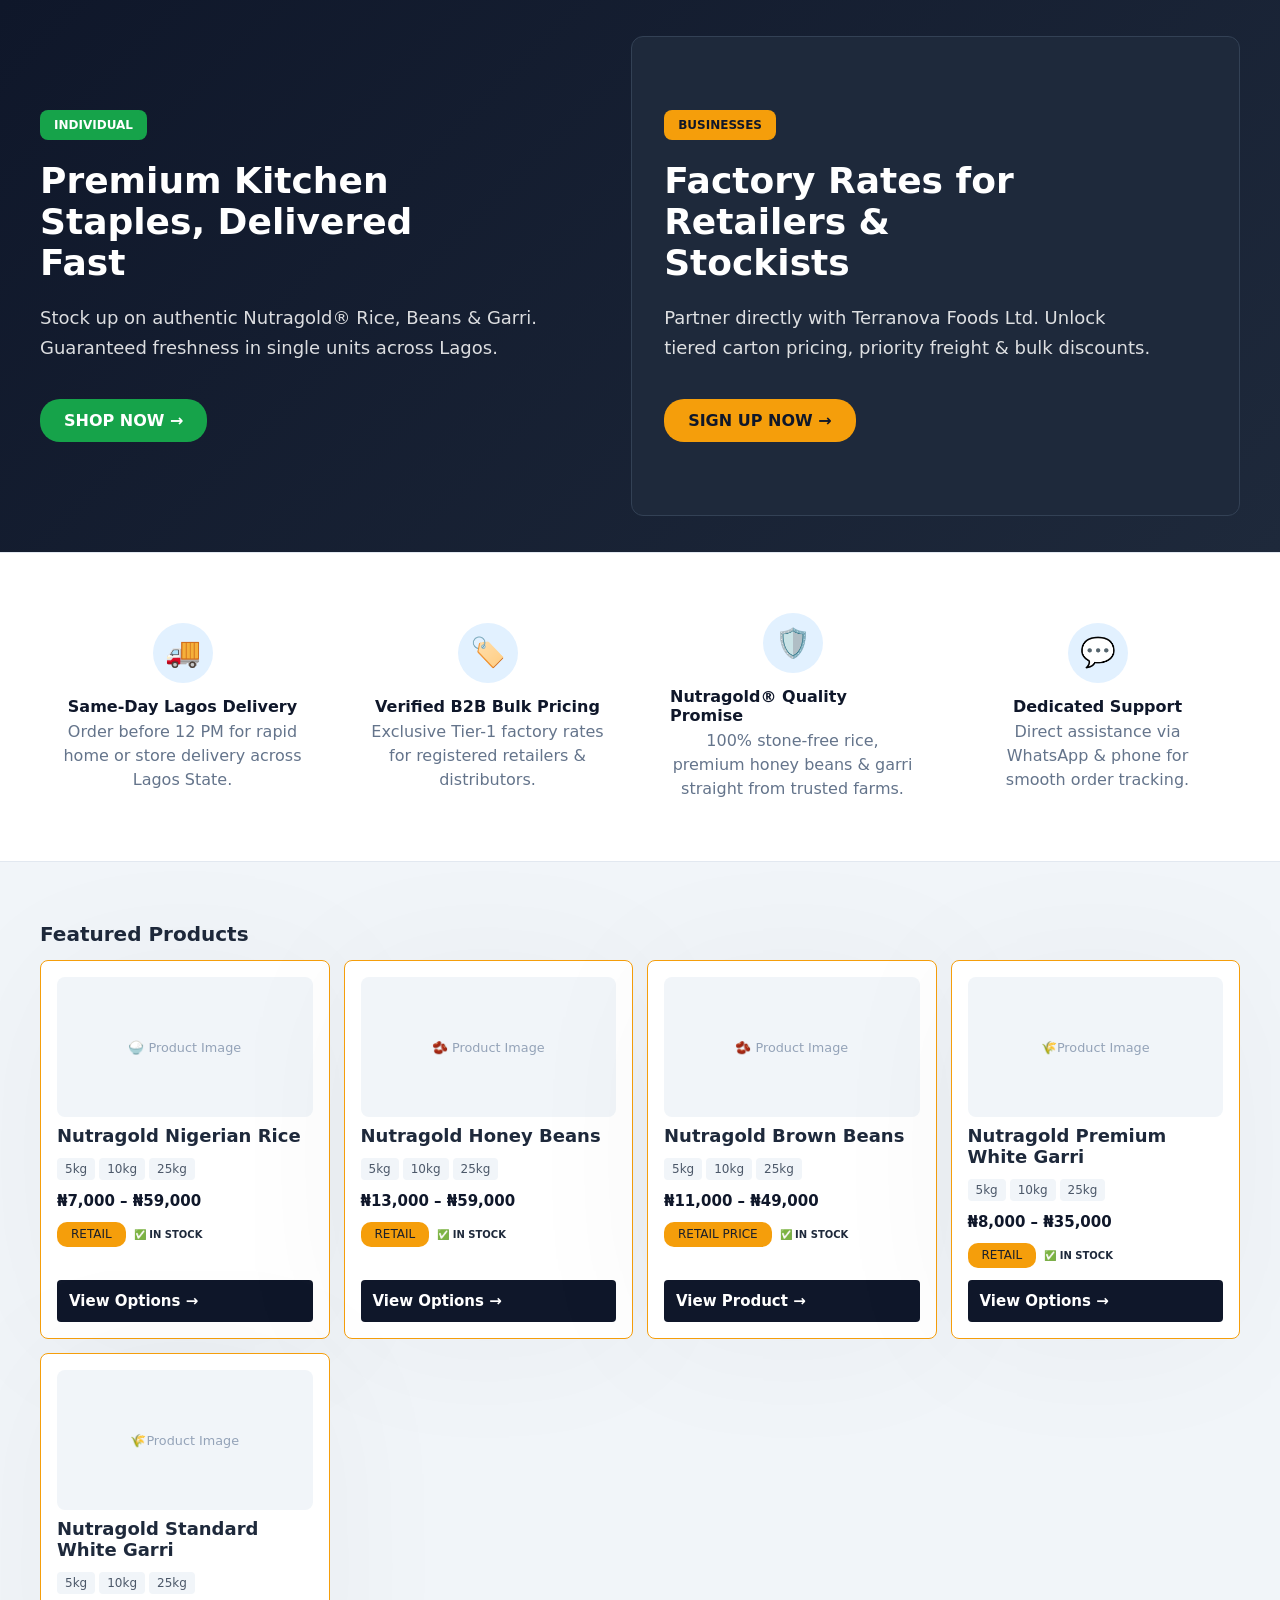
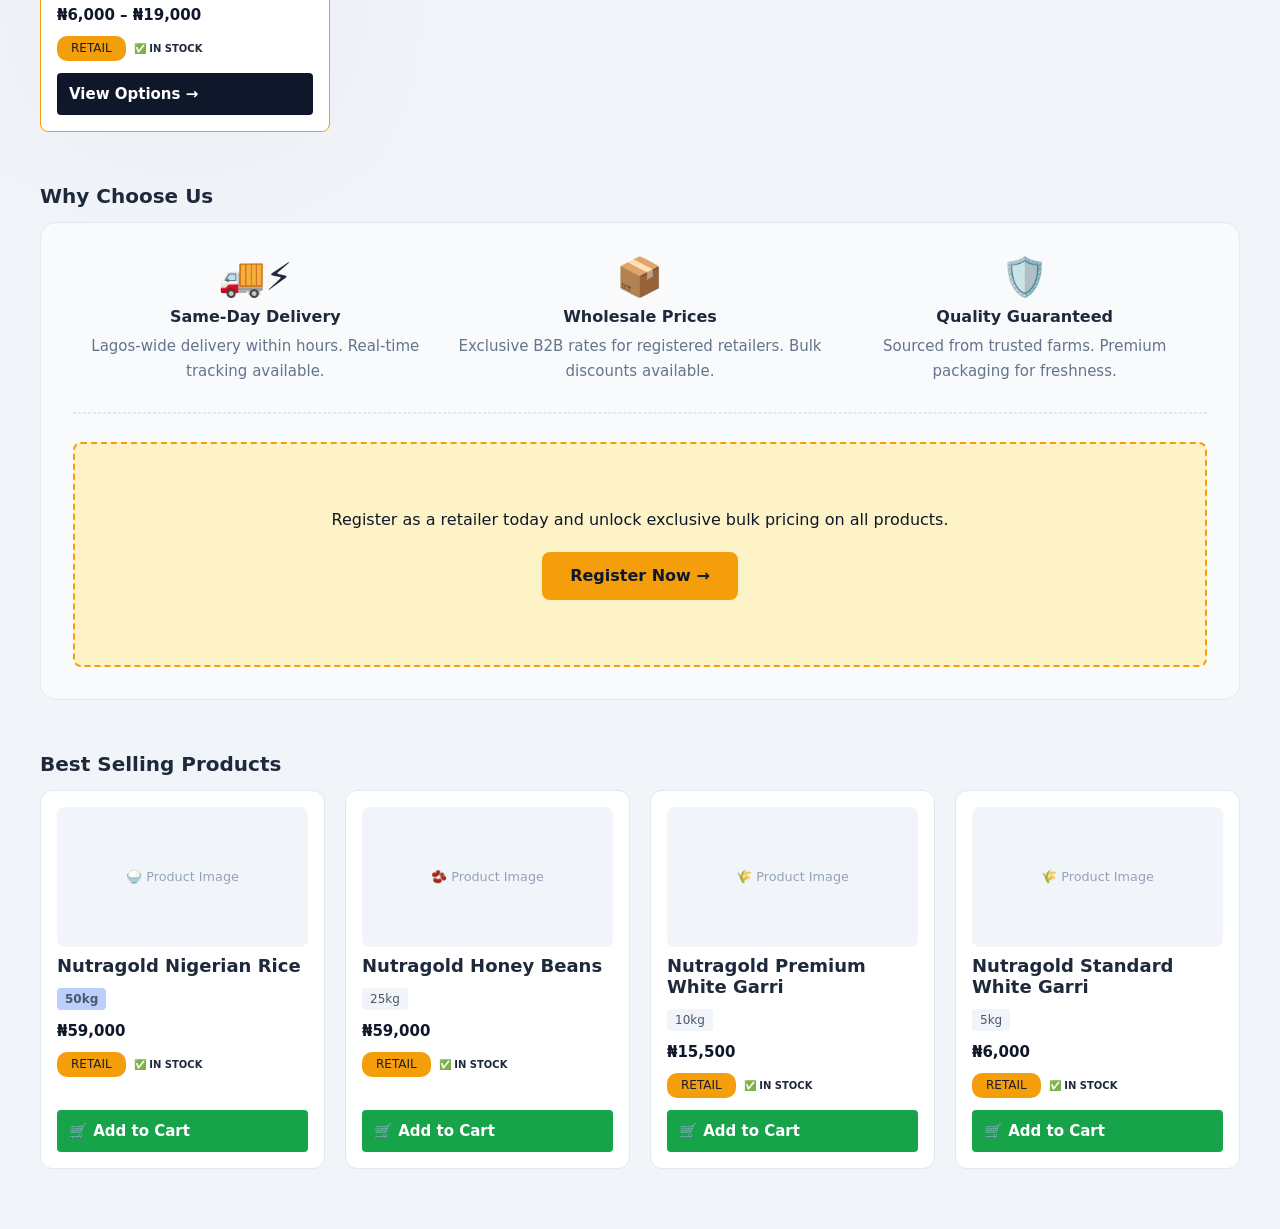
==== index.html @ 2bb27bd4 "Modifications New modification updates" ====
<!DOCTYPE html>
<html lang="en">
    <head>
        <meta charset="UTF-8">
        <meta name="viewport" content="width=device-width, initial-scale=1.0">
        <title>Foodcart Stores – Interactive Mockup</title>
        <link rel="stylesheet" href="assets/mockup.css?v=2">
        <script src="assets/mockup-4.js?v=2"></script>    
    </head>
    
    <div id="header-placeholder" class=" sticky-top"></div>

        <main class="main" >

            <!-- Hero
            <section class="hero">
                
                <-- Hero Split --
                <div class="hero-inner container">

                    <div class="hero-col retail">
                        <span class="tag" >RETAIL</span>
                        <h1>Premium Dry Foods For Your Home</h1>
                        <p>Single units, fast delivery across Lagos.</p>
                        <a href="shop.html" class="btn btn-green uppertext">Shop Now →</a>
                    </div>

                    <div class="hero-col wholesale">
                        <span class="tag" >B2B WHOLESALE</span>
                        <h1 >Bulk Prices,<br>Carton Deals</h1>
                        <p>Become a retailer for exclusive wholesale rates.</p>
                        <a id="simulateRegisterBtn" href="register.html" class="btn btn-orange uppertext" data-auth="register" title="Signup">Signup Now →</a>
                    </div>

                </div>

            </section> -->
            
            <section class="hero">
                
                <!-- 1. GUEST MODE (Visible by default) -->
                <div id="hero-guest-view" class="hero-inner container hero-view show">

                    <div class="hero-col retail">
                        <span class="tag tag-retail">INDIVIDUAL</span>
                        <h1>Premium Kitchen Staples, Delivered Fast</h1>
                        <p>Stock up on authentic Nutragold® Rice, Beans & Garri. Guaranteed freshness in single units across Lagos.</p>
                        <a href="shop.html" class="btn btn-green uppertext">Shop Now →</a>
                    </div>

                    <div class="hero-col wholesale">
                        <span class="tag tag-wholesale">BUSINESSES</span>
                        <h1>Factory Rates for Retailers & Stockists</h1>
                        <p>Partner directly with Terranova Foods Ltd. Unlock tiered carton pricing, priority freight & bulk discounts.</p>
                        <a href="register.html" class="btn btn-orange uppertext" data-auth="register" title="Apply for B2B Account">Sign up Now →</a>
                    </div>

                </div>

                <!-- 2. LOGGED-IN RETAIL MODE (Hidden by default) -->
                <div id="hero-retail-view" class="hero-inner container hero-view hide">

                    <div class="hero-col retail">

                        <span class="tag tag-retail">WELCOME BACK</span>
                        <h1>Stock Up Your Kitchen with Fresh Staples</h1>
                        <p>100% clean, stone-free Nutragold® products delivered straight to your doorstep. Free Lagos delivery on orders over ₦150,000.</p>                        
                        <a href="shop.html" class="btn btn-green uppertext">Browse Fresh Stock →</a>

                    </div>

                </div>

                <!-- 3. LOGGED-IN B2B WHOLESALE MODE (Hidden by default) -->
                <div id="hero-wholesale-view" class="hero-inner container hero-view hide">

                    <div class="hero-col wholesale">

                        <span class="tag tag-wholesale">EXCLUSIVE B2B TIER ACTIVE</span>
                        <h1>Factory Pricing & Bulk Dispatch Unlocked</h1>
                        <p>Live carton and pallet rates applied across all SKUs. Priority freight enabled for your registered business account.</p>
                        <a href="shop.html?mode=wholesale" class="btn btn-orange uppertext">Order Bulk Stock Now →</a>

                    </div>
                    
                </div>

            </section>

            <!-- The Greencart Guarantee Section (Currys-Style) -->                    
            <section class="guarantee-section">
                        
                <div class="guarantee-inner container">
                            
                    <!-- Feature 1: Fast Delivery -->                            
                    <div class="guarantee-card">
                                
                        <span class="guarantee-icon">🚚</span>
                                
                        <div class="guarantee-content">
                                    
                            <h4>Same-Day Lagos Delivery</h4>
                                    
                            <p>Order before 12 PM for rapid home or store delivery across Lagos State.</p>
                                
                        </div>
                            
                    </div>

                    <!-- Feature 2: Wholesale Pricing -->                            
                    <div class="guarantee-card">
                                
                        <div class="guarantee-icon">🏷️</div>
                                
                        <div class="guarantee-content">
                                    
                            <h4>Verified B2B Bulk Pricing</h4>
                                    
                            <p>Exclusive Tier-1 factory rates for registered retailers & distributors.</p>
                                
                        </div>
                            
                    </div>

                    <!-- Feature 3: Quality Guarantee -->
                    <div class="guarantee-card">
                                
                        <div class="guarantee-icon">🛡️</div>
                                
                        <div class="guarantee-content">
                                    
                            <h4>Nutragold® Quality Promise</h4>
                                    
                            <p>100% stone-free rice, premium honey beans & garri straight from trusted farms.</p>
                                
                        </div>
                            
                    </div>

                    <!-- Feature 4: Customer Support -->
                    <div class="guarantee-card">
                                
                        <div class="guarantee-icon">💬</div>
                                
                        <div class="guarantee-content">
                                    
                            <h4>Dedicated Support</h4>
                                    
                            <p>Direct assistance via WhatsApp & phone for smooth order tracking.</p>
                                
                        </div>
                            
                    </div>
                        
                </div>
                    
            </section>
                
            <!-- main content -->
            <section class="main-content">

                <div class="main-content-inner container">

                    <!-- NEW: CATEGORIES
                    <section class="section category"> -->

                        <!-- Categories 
                        <h2 class="section-title">Shop by Category</h2>
                        <div class="cat-grid">
                            <a href="" class="cat-card" onclick="document.getElementById('page-pdp').checked=true"><span class="icon">🍚</span> Rice</a>
                            <a href="" class="cat-card" onclick="document.getElementById('page-pdp').checked=true"><span class="icon">🫘</span> Beans</a>
                            <a href="" class="cat-card" onclick="document.getElementById('page-pdp').checked=true"><span class="icon">🌾</span> Garri</a>
                        </div>      

                    </section>-->

                    <!-- NEW: FEATURED PRODUCTS -->
                    <section class="section featured">

                        <h2 class="section-title">Featured Products</h2>

                        <div class="featured-grid">

                            <!-- Card 1: Rice -->
                            <div class="product-card featured">
                                <div class="img-placeholder">🍚 Product Image</div>
                                <div class="card-details">
                                    <div class="details">
                                        <h3 class="title">Nutragold Nigerian Rice</h3>
                                        <div class="attrs"><span>5kg</span><span>10kg</span><span>25kg</span><span class="label-jumbo d-none">Jumbo</span></div>
                                        <p class="price retail">₦7,000 – ₦59,000</p>
                                        <p class="price wholesale">₦6,800 – ₦57,500</p>
                                        <div class="prod-stat">
                                            <span class="badge badge-orange">Retail</span>
                                            <span class="stock-badge low-stock">✅ In Stock</span>
                                        </div>
                                    </div>
                                    <div class="call-to-act">
                                        <button type="submit" class="btn btn-green d-none">Add to Cart</button>
                                        <a href="rice.html" class="btn btn-primary">View Options →</a>                               
                                    </div>
                                </div>
                            </div>

                            <!-- Card 2: Honey Beans -->
                            <div class="product-card featured">
                                <div class="img-placeholder">🫘 Product Image</div>
                                <div class="card-details">
                                    <div class="details">
                                        <h3 class="title">Nutragold Honey Beans</h3>
                                        <div class="attrs"><span>5kg</span><span>10kg</span><span>25kg</span><span class="label-jumbo d-none">Jumbo</span></div>
                                        <p class="price retail">₦13,000 – ₦59,000</p>
                                        <p class="price wholesale">₦12,500 – ₦57,000</p>
                                        <div class="prod-stat">
                                            <span class="badge badge-orange">Retail</span>
                                            <span class="stock-badge in-stock">✅ In Stock</span>
                                        </div>
                                    </div>
                                    <div class="call-to-act">
                                        <button type="submit" class="btn btn-green d-none">Add to Cart</button>
                                        <a href="beans.html" class="btn btn-primary">View Options →</a>                               
                                    </div>                                
                                </div>
                            </div>

                            <!-- Card 3: Brown Beans -->
                            <div class="product-card featured">
                                <div class="img-placeholder">🫘 Product Image</div>
                                <div class="card-details">
                                    <div class="details">
                                        <h3 class="title">Nutragold Brown Beans</h3>
                                        <div class="attrs"><span>5kg</span><span>10kg</span><span>25kg</span><span class="label-jumbo d-none">Jumbo</span></div>
                                        <p class="price retail">₦11,000 – ₦49,000</p>
                                        <p class="price wholesale">₦10,500 – ₦47,500</p>
                                        <div class="prod-stat">
                                            <span class="badge badge-orange">Retail Price</span>
                                            <span class="stock-badge in-stock">✅ In Stock</span>
                                        </div>
                                    </div>
                                    <div class="call-to-act">
                                        <button type="submit" class="btn btn-green d-none">Add to Cart</button>
                                        <a href="beans.html" class="btn btn-primary">View Product →</a>                               
                                    </div>                                
                                </div>
                            </div>

                            <!-- Card 4: Premium Garri -->
                            <div class="product-card featured">
                                <div class="img-placeholder">🌾Product Image</div>
                                <div class="card-details">
                                    <div class="details">
                                        <h3 class="title">Nutragold Premium White Garri</h3>
                                        <div class="attrs"><span>5kg</span><span>10kg</span><span>25kg</span><span class="label-jumbo d-none">Jumbo</span></div>
                                        <p class="price retail">₦8,000 –  ₦35,000</p>
                                        <p class="price wholesale">₦7,500 – ₦33,500</p>
                                        <div class="prod-stat">
                                            <span class="badge badge-orange">Retail</span>
                                            <span class="stock-badge in-stock">✅ In Stock</span>
                                        </div>
                                    </div>
                                    <div class="call-to-act">
                                        <button type="submit" class="btn btn-green d-none">Add to Cart</button>
                                        <a href="garri.html" class="btn btn-primary">View Options →</a>                               
                                    </div>                                
                                </div>
                            </div>

                            <!-- Card 5: Standard Garri -->
                            <div class="product-card featured">
                                <div class="img-placeholder">🌾Product Image</div>
                                <div class="card-details">
                                    <div class="details">
                                        <h3 class="title">Nutragold Standard White Garri</h3>
                                        <div class="attrs"><span>5kg</span><span>10kg</span><span>25kg</span><span class="label-jumbo d-none">Jumbo</span></div>
                                        <p class="price retail">₦6,000 – ₦19,000</p>
                                        <p class="price wholesale">₦5,500 – ₦17,500</p>
                                        <div class="prod-stat">
                                            <span class="badge badge-orange">Retail</span>
                                            <span class="stock-badge in-stock">✅ In Stock</span>
                                        </div>
                                    </div>
                                    <div class="call-to-act">
                                        <button type="submit" class="btn btn-green d-none">Add to Cart</button>
                                        <a href="garri.html" class="btn btn-primary">View Options →</a>                               
                                    </div>                                
                                </div>
                            </div>

                            <!-- Card 6: Jumbo Honey Beans -->
                            <div class="product-card wholesale featured">
                                <div class="img-placeholder">🫘 Product Image</div>
                                <div class="card-details">
                                    <div class="details">
                                        <h3 class="title">Nutragold Honey Beans Jumbo</h3>
                                        <div class="attrs"><span class="d-none">5kg</span><span class="d-none">10kg</span><span class="d-none">25kg</span><span class="label-jumbo">Jumbo</span></div>
                                        <p class="price"><!--₦101,000 – -->₦111,000</p>
                                        <!--<p class="price wholesale">₦12,500 - ₦57,000</p>-->
                                        <div class="prod-stat">
                                            <span class="badge badge-orange">Retail</span>
                                            <span class="stock-badge in-stock">✅ In Stock</span>
                                        </div>
                                    </div>
                                    <div class="call-to-act">
                                        <button type="submit" class="btn btn-green d-none">Add to Cart</button>
                                        <a href="honey-beans-jumbo.html" class="btn btn-primary">View Options →</a>                               
                                    </div>                                
                                </div>
                            </div>

                            <!-- Card 7: Jumbo Brown Beans -->
                            <div class="product-card wholesale featured">
                                <div class="img-placeholder">🫘 Product Image</div>
                                <div class="card-details">
                                    <div class="details">
                                        <h3 class="title">Nutragold<sup>™</sup>  Brown Beans Jumbo</h3>
                                        <div class="attrs"><span class="d-none">5kg</span><span class="d-none">10kg</span><span class="d-none">25kg</span><span class="label-jumbo">Jumbo</span></div>
                                        <p class="price">₦101,000<!-- – ₦111,000--></p>
                                        <!--<p class="price wholesale">₦10,500 – ₦47,500</p>-->
                                        <div class="prod-stat">
                                            <span class="badge badge-orange">Retail</span>
                                            <span class="stock-badge in-stock">✅ In Stock</span>
                                        </div>
                                    </div>
                                    <div class="call-to-act">
                                        <button type="submit" class="btn btn-green d-none">Add to Cart</button>
                                        <a href="brown-beans-jumbo.html" class="btn btn-primary">View Options →</a>                               
                                    </div>                                
                                </div>
                            </div>

                            <!-- Card 8: Jumbo Garri -->
                            <div class="product-card wholesale featured">
                                <div class="img-placeholder">🌾Product Image</div>
                                <div class="card-details">
                                    <div class="details">
                                        <h3 class="title">Nutragold White Garri Jumbo</h3>
                                        <div class="attrs"><span class="d-none">5kg</span><span class="d-none">10kg</span><span class="d-none">25kg</span><span class="label-jumbo">Jumbo</span><span class="label-premium">Premium</span><span class="label-standard">Standard</span></div>
                                        <p class="price">₦40,000 – ₦70,000</p>
                                        <!--<p class="price wholesale">₦5,500 – ₦17,500</p>-->
                                        <div class="prod-stat">
                                            <span class="badge badge-orange">Retail</span>
                                            <span class="stock-badge in-stock">✅ In Stock</span>
                                        </div>
                                    </div>
                                    <div class="call-to-act">
                                        <button type="submit" class="btn btn-green d-none">Add to Cart</button>
                                        <a href="garri-jumbo.html" class="btn btn-primary">View Options →</a>                               
                                    </div>                                
                                </div>
                            </div>

                        </div>

                    </section>

                    <!-- NEW: WHY CHOOSE US + WHOLESALE CTA -->
                    <section class="section proposition">
                            
                        <!-- Row 1: Why Choose Us -->
                        <h2 class="section-title">Why Choose Us</h2>

                        <div class="proposition-grid">

                            <div class="proposition-values">

                                <div class="props-card">
                                    <div class="icon">🚚⚡</div>
                                    <h4 class="title">Same-Day Delivery</h4>
                                    <p class="desc">Lagos-wide delivery within hours. Real-time tracking available.</p>
                                </div>

                                <div class="props-card">
                                    <div class="icon">📦</div>
                                    <h4 class="ttile">Wholesale Prices</h4>
                                    <p class="desc">Exclusive B2B rates for registered retailers. Bulk discounts available.</p>
                                </div>

                                <div class="props-card">
                                    <div class="icon">🛡️</div>
                                    <h4 class="title">Quality Guaranteed</h4>
                                    <p class="desc">Sourced from trusted farms. Premium packaging for freshness.</p>
                                </div>

                            </div>

                            <!-- Divider -->
                            <hr class="proposition-divider">

                            <!-- Row 2: Wholesale CTA Banner -->
                            <div class="proposition-cta" style="display: flex;">

                                <!--<span style="display:inline-block; background:#f59e0b; color:#0f172a; padding:2px 14px; border-radius:30px; font-size:0.7rem; font-weight:700; text-transform:uppercase; letter-spacing:0.5px; margin-bottom:4px;">Wholesale Opportunity</span>-->
                                <p class="props-tagline">Register as a retailer today and unlock exclusive bulk pricing on all products.</p>

                                <a id="simulateRegisterBtn" href="register.html" class="btn btn-orange props-btn" data-auth="register">Register Now →</a>

                            </div>

                        </div>

                    </section>

                    <!-- NEW: BESTSELLING PRODUCTS-->
                    <section class="section bestselling">

                        <!-- Products -->
                        <h2 class="section-title">Best Selling Products</h2>

                        <div class="products-grid">

                            <!-- Card 1: Rice -->
                            <div class="product-card">
                                <div class="img-placeholder">🍚 Product Image</div>
                                <div class="card-details">
                                    <div class="details">                            
                                        <h3 class="title">Nutragold Nigerian Rice</h3>
                                        <div class="attrs"><span class="d-none">5kg</span><span class="d-none">10kg</span><span class="d-none">25kg</span><span class="label-50kg">50kg</span></div>
                                        <p class="price retail"><!--₦7,000 – -->₦59,000</p>
                                        <p class="price wholesale"><!--₦6,800 – -->₦57,500</p>
                                        <div class="prod-stat">
                                            <span class="badge badge-orange">Retail</span>
                                            <span class="stock-badge in-stock">✅ In Stock</span>
                                        </div>
                                    </div>
                                    <div class="call-to-act">
                                        <button type="submit" class="btn btn-green">Add to Cart</button>
                                        <a href="rice.html" class="btn btn-primary d-none">View Options →</a>
                                    </div>
                                </div>
                            </div>

                            <!-- Card 2: Honey Beans -->
                            <div class="product-card">
                                <div class="img-placeholder">🫘 Product Image</div>
                                <div class="card-details">
                                    <div class="details">                            
                                        <h3 class="title">Nutragold Honey Beans</h3>
                                        <div class="attrs"><span class="d-none">5kg</span><span class="d-none">10kg</span><span>25kg</span><span class="label-jumbo d-none">Jumbo</span></div>
                                        <p class="price retail"><!--₦13,000 – -->₦59,000</p>
                                        <p class="price wholesale"><!--₦12,500 – -->₦57,500</p>
                                        <div class="prod-stat">
                                            <span class="badge badge-orange">Retail</span>
                                            <span class="stock-badge in-stock">✅ In Stock</span>
                                        </div>
                                    </div>
                                    <div class="call-to-act">
                                        <button type="submit" class="btn btn-green">Add to Cart</button>
                                        <a href="beans.html" class="btn btn-primary d-none">View Options →</a>
                                    </div>
                                </div>
                            </div>
                        
                            <!-- Card 3: Brown Beans
                            <div class="product-card">
                                <div class="img-placeholder">🫘 Product Image</div>
                                <div class="card-details">
                                    <div class="details">
                                        <h3 class="title">Nutragold Brown Beans</h3>
                                        <div class="attrs"><span>5kg</span><span>10kg</span><span>25kg</span><span class="label-jumbo">Jumbo</span></div>
                                        <p class="price retail">₦11,000 – ₦49,000</p>
                                        <p class="price wholesale">₦10,500 – ₦47,500</p>
                                        <div class="prod-stat">
                                            <span class="badge badge-orange">Retail</span>
                                            <span class="stock-badge in-stock">✅ In Stock</span>
                                        </div>
                                    </div>
                                    <div class="call-to-act">
                                        <button type="submit" class="btn btn-green">Add to Cart</button>
                                        <a href="beans.html" class="btn btn-primary d-none">View Options →</a>
                                    </div>
                                </div>
                            </div> -->

                            <!-- Card 4: Premium Garri -->
                            <div class="product-card">
                                <div class="img-placeholder">🌾 Product Image</div>
                                <div class="card-details">
                                    <div class="details">                            
                                        <h3 class="title">Nutragold Premium White Garri</h3>
                                        <div class="attrs"><span class="d-none">5kg</span><span>10kg</span><span class="d-none">25kg</span><span class="label-jumbo d-none">Jumbo</span></div>
                                        <p class="price retail"><!--₦8,000 – -->₦15,500</p>
                                        <p class="price wholesale"><!--₦7,500 - -->₦14,750</p>
                                        <div class="prod-stat">
                                            <span class="badge badge-orange">Retail</span>
                                            <span class="stock-badge in-stock">✅ In Stock</span>
                                        </div>
                                    </div>
                                    <div class="call-to-act">
                                        <button type="submit" class="btn btn-green">Add to Cart</button>
                                        <a href="garri.html" class="btn btn-primary d-none">View Options →</a>                               
                                    </div>
                                </div>
                            </div>

                            <!-- Card 5: Standard Garri -->
                            <div class="product-card">
                                <div class="img-placeholder">🌾 Product Image</div>
                                <div class="card-details">
                                    <div class="details">                            
                                        <h3 class="title">Nutragold Standard White Garri</h3>
                                        <div class="attrs"><span class="">5kg</span><span class="d-none">10kg</span><span class="d-none">25kg</span><span class="label-jumbo d-none">Jumbo</span></div>
                                        <p class="price retail">₦6,000<!-- – ₦19,000---></p>
                                        <p class="price wholesale">₦5,500<!-- – ₦17,500--></p>
                                        <div class="prod-stat">
                                            <span class="badge badge-orange">Retail</span>
                                            <span class="stock-badge in-stock">✅ In Stock</span>
                                        </div>
                                    </div>
                                    <div class="call-to-act">
                                        <button type="submit" class="btn btn-green">Add to Cart</button>
                                        <a href="garri.html" class="btn btn-primary d-none">View Options →</a>                               
                                    </div>
                                </div>
                            </div>

                        </div>

                    </section>

                </div>

            </section>

        </main>
        
    <div id="footer-placeholder"></div>
    
    <!-- A single, reusable script -->
    <script src="loader.js"></script>

</html>
---- assets/mockup.css ----
/* ---------- GLOBAL RESET ---------- */
    * {
        margin: 0;
        padding: 0;
        box-sizing: border-box;
        font-family: 'Segoe UI', system-ui, -apple-system, sans-serif;
    }

    body {
        margin: 0;
        padding: 0;
        position: relative;
        background: #f1f5f9;
        color: #1e293b;
        padding: 0;
    }

    /* Prevent background scrolling when modals open */
    body.no-scroll {
        overflow: hidden;
    }

    .main {
        margin: 0 auto;
        padding: 0;
    }

    a {
        margin: 0;
        padding: 0;
        cursor: pointer;
    }

    /* Helper display toggles */
    .show {
        display: flex !important;
    }

    .hide {
        display: none !important;
    }

    .upgrade-note {
        font-size: 0.85rem;
        color: #94a3b8;
    }

    .upgrade-note a {
        color: #f59e0b;
        text-decoration: underline;
    }

    /* ============================================
    WHOLESALE VS RETAIL NAVBAR UI SWITCHING
    ============================================ */
    #user-profile,
    #logoutDisplay {
        display: inline-flex;
    }

    /* By default (Retail Mode): hide wholesale elements */
    .product-card.wholesale,
    .price.wholesale,
    select.wholesale,
    .variant-unit-price.wholesale,
    .qty-count.wholesale,
    .stock-wholesale,
    .moq,
    .delivery-note.wholesale  {
        display: none !important;
    }

    /* When Wholesale Mode is Active: hide retail elements & show wholesale elements */
    body.wholesale-mode-active .product-card.retail,
    body.wholesale-mode-active .price.retail,
    body.wholesale-mode-active .wholesale-prompt,
    body.wholesale-mode-active .proposition-cta,
    body.wholesale-mode-active .proposition-divider,
    body.wholesale-mode-active .select.retail,
    body.wholesale-mode-active .variant-unit-price.retail,
    body.wholesale-mode-active .qty-count.retail,
    body.wholesale-mode-active .stock-retail,
    body.wholesale-mode-active .delivery-note.retail,
    body.wholesale-mode-active #user-profile {
        display: none !important;
    }

    body.wholesale-mode-active .product-card.wholesale,
    body.wholesale-mode-active .price.wholesale,
    body.wholesale-mode-active select.wholesale,
    body.wholesale-mode-active .variant-unit-price.wholesale,
    body.wholesale-mode-active .qty-count.wholesale,
    body.wholesale-mode-active .stock-wholesale,
    body.wholesale-mode-active .moq,
    body.wholesale-mode-active .delivery-note.wholesale,
    body.wholesale-mode-active #logoutDisplay {
        display: flex !important; /* or flex / block depending on your layout */
    }

    /* Dynamic State Switching Example via Parent Body Class */
    body.is-retail-user .hero-guest-split { display: none !important; }
    body.is-retail-user .hero-user-retail { display: block !important; }

    body.is-wholesale-user .hero-guest-split { display: none !important; }
    body.is-wholesale-user .hero-user-wholesale { display: block !important; }

    /* Active Wholesale Mode State (Applied dynamically via JS) */
    body.wholesale-mode-active .pricing-status-pill {
        background: rgba(22, 163, 74, 0.15);
        color: #4ade80;
        border-color: #16a34a;
    }

    body.wholesale-mode-active .pricing-status-pill .status-dot {
        background-color: #22c55e; /* Green for Wholesale */
        box-shadow: 0 0 8px #22c55e;
    }

    /* ---------- HEADER ---------- */
    .site-header {
        margin: 0;
        padding: 0;
        color: white;
        box-shadow: 0 2px 10px rgba(0,0,0,0.1);
    }

    .sticky-top {
        position: sticky;
        top: 0;
        left: 0;
        right: 0;
        z-index: 1;            
    }

    .container {
        margin: 0 auto;
        padding: 0;
        max-width: 1300px;
    }
        
    /* --- TOP ANNOUNCEMENT BAR --- */
        
    /* WooCommerce-style Top Notice Bar */
    .top-bar {
        margin: 0;
        padding: .75rem 0;
        padding-right: 1.25rem;
        padding-left: 1.25rem;            
        background-color: #0f172a; /* Dark sleek background */
        background: #010611; /* Deeper dark shade to contrast header */
        color: #f8fafc;
        font-size: 0.85rem;
        transition: max-height 0.3s cubic-bezier(0, 1, 0, 1), opacity 0.3s ease, padding 0.3s ease;
        max-height: 100px; /* Large enough to accommodate content */
        overflow: hidden;
        opacity: 1;
        font-size: 0.875rem;
        text-align: center;
        border-bottom: 1px solid rgba(255, 255, 255, 0.05);
        letter-spacing: 0.2px;
    }

    .top-bar.collapsed {
        max-height: 0;
        padding: 0;
        opacity: 0;
        border: none;
    }

    .top-bar-inner {
        display: flex;
        justify-content: space-between;
        align-items: center;
        position: relative;
    }

    .top-bar strong {
        color: #ffffff;
    }

    .top-bar a {
        color: #fbbf24; /* Amber accent for B2B action link */
        text-decoration: underline;
        margin-left: 4px;
    }

    .notice-content {
        display: flex;
        align-items: center;
        gap: 12px;
        flex-wrap: wrap;
        padding-right: 20px; /* Space for close button on mobile */
    }

    .notice-divider {
        color: #475569;
    }

    .notice-link {
        color: #38bdf8;
        text-decoration: underline;
        font-weight: 600;
    }

    .notice-link:hover {
        color: #7dd3fc;
    }

    /* Close Button Styling */
    .notice-close-btn {
        background: transparent;
        border: none;
        color: #94a3b8;
        font-size: 1.25rem;
        line-height: 1;
        cursor: pointer;
        padding: 2px 6px;
        border-radius: 4px;
        transition: color 0.2s ease, background-color 0.2s ease;
        display: flex;
        align-items: center;
        justify-content: center;
    }

    .notice-close-btn:hover {
        color: #ffffff;
        background-color: rgba(255, 255, 255, 0.1);
    }

    /* Mobile Responsiveness */
    @media (max-width: 768px) {
        .notice-divider {
            display: none;
        }
        .notice-content {
            flex-direction: column;
            align-items: flex-start;
            gap: 4px;
        }
    }

    /* --- MAIN HEADER --- */
    .main-header {
        margin: 0;
        padding: 0;
        padding-right: 1.25rem;
        padding-left: 1.25rem;
        background: #030b1e;
        position: relative;
    }

    .header-inner {
        margin: 0 auto;
        padding: .5rem 0;
        display: flex;
        justify-content: space-between;
        align-items: center;
        flex-wrap: wrap;
    }

    .site-branding {
        margin: 0;
        padding: 0;
        display: flex;
        flex-direction: row;
        align-items: center;
        gap: .875rem;
    }

    .logo {
        margin: 0;
        padding: .75rem 0;
        display: flex;
        align-items: center;
        gap: 8px; /* Spaces the icon perfectly from the text */
    }

    .logo-icon {
        margin: 0;
        padding: 0;
        width: 1.5rem;
        height: 1.5rem;
        color: #85d668; /* Matches the icon stroke to your accent text */
        fill: #85d668;
        shape-rendering: geometricPrecision; 
        text-rendering: geometricPrecision;
        image-rendering: optimizeQuality; 
        fill-rule: evenodd; 
        clip-rule: evenodd
    }

    .logo-text {
        margin: 0;
        padding:0;
        display: none;
        align-items: center;
        gap: 8px; /* Spaces the icon perfectly from the text */
        font-size: 1.25rem;
        font-weight: 600;
        color: #fff;
        text-decoration: none;
    }

   /* Pricing Status Pill */
    .pricing-status-pill {
        margin: 0;
        padding: .3125rem .75rem;
        display: flex;
        flex-direction: row;
        align-items:  center;
        gap: .375rem;
        font-size: 0.75rem;
        font-weight: 700;
        text-transform: uppercase;
        letter-spacing: 0.5px;
        background: #1e293b;
        color: #f59e0b;
        border-radius: 16px;
        border: 1px solid #334155;
    }

    .pricing-status-pill .status-dot {
        width: 7px;
        height: 7px;
        border-radius: 50%;
        background-color: #f59e0b; /* Amber for Retail */
    }
    
    /* --- SEARCH BAR --- */
    .header-search {
        flex: 1;
        max-width: 480px;
        margin: 0 20px;
    }

    .search-form {
        margin: 0;
        padding: .25rem .375rem .25rem 1.125rem;
        display: flex;
        align-items: center;
        background: rgba(255, 255, 255, 0.08); /* Modern subtle glass effect */
        border: 1px solid rgba(255, 255, 255, 0.15);
        border-radius: 30px;
        transition: all 0.3s ease;
    }

    /* Search bar focus glow */
    .search-form:focus-within {
        margin: 0;
        padding: 0;
        background: #ffffff;
        border-color: #10b981;
        box-shadow: 0 0 12px rgba(16, 185, 129, 0.25);
    }

    .search-form input {
        width: 100%;
        background: transparent;
        border: none;
        outline: none;
        color: #ffffff;
        font-size: 0.875rem;
    }

    /* Placeholder color when idle vs focused */
    .search-form input::placeholder {
        color: #94a3b8;
    }

    .search-form:focus-within input {
        color: #0f172a; /* Dark text when typing on white background */
    }

    .search-form:focus-within input::placeholder {
        color: #64748b;
    }

    /* Search Submit Button */
    .search-form button {
        background: #10b981; /* Greencart signature green */
        border: none;
        outline: none;
        color: #ffffff;
        width: 34px;
        height: 34px;
        border-radius: 50%;
        display: flex;
        align-items: center;
        justify-content: center;
        cursor: pointer;
        font-size: 0.85rem;
        transition: transform 0.2s ease, background-color 0.2s ease;
        flex-shrink: 0;
    }

    .search-form button:hover {
        background: #059669;
        transform: scale(1.05);
    }

    .navbar {
        margin: 0;
        padding: 0;
        display: flex;
        flex-flow: row wrap;
        align-items: center;
        align-content: center;
        gap: 1rem;
    }

    .nav-links {
        margin: 0;
        margin-top: .125rem;
        padding: .375rem 0;
        display: none;
        width: 100%;
        flex-direction: column;
        align-items: flex-start;
        gap: .125rem;
        border-top: 1px solid #1e293b;
        position: absolute;
        top: 4.125rem;
        left: 0;
        width: 100%;
        background: #0f172a; 
        box-shadow: 0 4px 6px rgba(0,0,0,0.1);
        transition: all .5s;
    }

    .nav-links.active {
        display: flex;
    }

    .nav-link {
        margin: 0;
        padding: 0;
        display: flex;
        align-items: center;
        background: #0f172a;
        width: 100%;
    }

    .nav-link a {
        margin: 0;
        padding: 1.125rem 1.5rem;
        color: #e2e8f0;
        text-decoration: none;
        font-size: 1rem;
        transition: 0.2s;
        cursor: pointer;
        width: 100%;
        line-height: 1.25;
    }

    .nav-link a.active {
        color: #f59e0b;
        font-weight: 700;
        background: rgba(245, 158, 11, 0.1);
    }

    .nav-link a:hover {
        color: white;
        background: #1e293b;
    }

    /* Actions Wrapper (Always visible on right side) */
    .header-buttons {
        display: flex;
        align-items: center;
        gap: .875rem;
    }
        
    .mobile-toggle {
        margin: 0;
        padding: .625rem .25rem;
        display: block;
        font-size: 1.375rem;
        cursor: pointer;
        background: none;
        border: none;
        color: white;
    }

    /* Hide/Show pages via radio buttons (mock navigation) */
    .page-section { display: block; }

    #page-shop:checked ~ .page-shop,
    #page-pdp:checked ~ .page-pdp,
    #page-cart:checked ~ .page-cart,
    #page-checkout:checked ~ .page-checkout {
        display: block;
    }

    input[type="radio"] {
        display: none;
    }

    .nav-links label {
        color: #e2e8f0;
        cursor: pointer;
        font-size: 0.95rem;
        transition: 0.2s;
    }

    .nav-links label:hover {
        color: white;
    }

    .nav-links label.active-radio {
        color: #f59e0b;
        font-weight: 600;
    }

    /* ---------- PROFILE LINKS ---------- */
    .profile-link {
        margin: 0;
        padding: 0;
        position: relative;
        font-weight: 600;
        color: #d5780d;
        cursor: pointer;
        width: 100%;
        line-height: 1.675;
        width: max-content;
    }

    .profile-link:hover {
        color:#dd9417;
        background: unset;
    }

    .profile-link.active .profile-tabs {
        display: flex;
        flex-direction: column;
    }

    /* Toggle Button */
    .profile-toggle {
        margin: 0;
        padding: 0.5rem .375rem .675rem;
        display: flex;
        align-items: center;
        gap: .5rem;
        background: #f59e0b;
        border: 0 solid #e2e8f0;
        border-radius: .25rem;
        font-weight: 600;
        cursor: pointer;
        color: #0f172a;
        transition: all 0.2s ease;
        line-height: 1;
    }

    .profile-toggle:hover {
        background: #9a5505;
        color: #e3effd;
    }

    .profile-btn-text {
        font-size: .9375rem;
        text-transform: uppercase;
    }
    
    .profile-tabs {
        margin: 0;
        padding: .25rem 0;
        display: none;
        flex-direction: column;
        gap: .125rem;
        position: absolute;
        top: 2.9375rem;
        left: 0;
        z-index: 100;
        min-width: 120px;
        box-sizing: border-box;
        background: #050e19;
        box-shadow: 0 5px 15px rgba( 255, 255, 255, 0.05);
        box-shadow: 0 10px 15px -3px rgba(0, 0, 0, 0.1), 0 4px 6px -2px rgba(0, 0, 0, 0.05);
    }

    .profile-tabs a {
        margin: 0;
        padding: .875rem .9375rem;
        color: rgb(8, 2, 2);
        color: #fff;
        border: none;
        display: flex;
        align-items: center;
        font-weight: 400;
        text-align: left;
        cursor: pointer;
        font-size: 0.9375rem;
        line-height: 1;
        width: 100%;
        text-decoration: none;
        transition: background-color 0.15s ease;
        box-shadow: 0 5px 15px rgba(4, 4, 4, 0.1);
    }

    .profile-tabs a:hover {
        color: rgb(1, 5, 39);
        background: #94a3b8;
    }

    .logout-span {
        margin: 0;
        padding: 0;
        display: flex;
        flex-direction: column;
        align-items: center;
        align-content: center;
        color:#f59e0b;
        color: #15803d; /* Wholesale Theme Accent */
        font-weight: 500;
        font-size: 0.9375rem;        
        gap: 0.5rem;
        position: relative;
    }

    .logout-span span {
        margin: 0;
        padding: 0;
        align-items: center;
        color:#f59e0b;
        font-weight: 500;
    }

    .logout-span:hover .logout-tooltip {
        display: flex;
    }

    .user-greeting {
        margin: 0;
        padding: .375rem .375rem .4375rem;
        display: flex;
        gap: .25rem;
        background: #94a3b8;
        border-radius: .25rem;
        cursor: pointer;
    }

    .user-greeting .user-badge {
        margin: 0;
        padding: 0;
        display: flex;
        align-items: center;
        gap: .6875rem;
        border-radius: .25rem;
    }

    .profile-btn-text,
    .greeting-prefix,
    .user-badge .user-name {
        display: none;
        font-size: .9375rem;
        line-height: 1;
    }

    .logout-tooltip {
        margin: 0;
        padding: .875rem;
        display: none;
        flex-direction: row;
        gap: .9375rem;
        width: max-content;
        background: #050e19;
        cursor: pointer;
        position: absolute;
        top: 2.25rem;
        left: 0;
        z-index: 100;
    }

    .user-id {
        margin: 0;
        padding: 0;
        display: flex;
        flex-direction: column;
        justify-content: center;
        gap: .5rem;
    }

    .user-id .user-name {
        margin: 0;
        padding: 0;
        display: flex;
        font-size: 1.125rem;
        line-height: 1;
        flex-direction: column;
    }

    a.logout-button {
        margin: 0;
        padding: 0;
        display: flex;
        align-items: center;
        color:#94a3b8;
        font-weight: 500; 
        font-size: 0.875rem;
        line-height: 1;
        text-decoration: none; 
    }

    a.logout-button:hover {
        text-decoration: underline;
    }

    .user-avatar-small {
        margin: 0;
        padding: 0;
        display: flex;
        align-items: center;
        justify-content: center;
        font-size: .9375rem;
    }

    .user-avatar {
        margin: 0;
        padding: .25rem;
        display: none;
        aspect-ratio: 1;
        font-size: 2rem;
        background: #94a3b8;
    }

    .cart-btn {
        position: relative;
        font-size: 1.375rem;
        cursor: pointer;
    }

    .cart-badge {
        color: #0f172a;
        font-size: 0.75rem;
        font-weight: 700;
        padding: .125rem .375rem;
        border-radius: 30px;
        position: absolute;
        top: 2px;
        right: -8px;
    }

    /* ---------- BUTTONS & BADGES ---------- */        
    .btn {
        margin: 0;
        padding: .75rem 1.5rem;
        display: inline-block;
        display: flex;
        align-items: center;
        align-content: center;
        font-weight: 600;
        text-decoration: none;
        border: none;
        border-radius: 1.25rem;
        cursor: pointer;
        transition: 0.2s;
    }

    .btn-primary {
        background: #0f172a;
        color: white;
    }

    .btn-primary:hover {
        background: #1e293b;
    }

    .btn-green {
        background: #16a34a;
        color: white;
    }

    .btn-green:hover {
        background: #15803d;
    }

    .btn-orange {
        background: #f59e0b;
        color: #0f172a;
    }

    .btn-orange:hover {
        background: #d97706;
    }

    .btn-outline {
        background: transparent;
        border: 2px solid #0f172a !important;
        color: #0f172a !important;
    }

    .signup-btn { 
        background: #f59e0b; 
        color: #0f172a;
        padding: .75rem 1.25rem; 
        border-radius: .5rem;
        font-size: 0.875rem;
        font-weight: 500; 
    }

    .badge {
        margin: 0;
        padding: .3125rem .875rem;
        display: flex;
        align-items: center;
        width: max-content;
        font-size: 0.75rem;    
        text-transform: uppercase;        
        font-weight: 500;
        line-height: 1.25;
        border-radius: .625rem;
    }

    .badge-green {
        color: white;
        background: #16a34a;
    }

    .badge-orange {
        background: #f59e0b;
        color: #1b1f2a;
    }

    .tabbed-btn {
        margin: 0;
        padding: .625rem;
        display: flex;
        flex: 1;
        cursor: pointer;
        border: none;
        border-radius: .3125rem;
    }

    .tabbed-btn.active {
        font-weight: 600;
        background: #ffffff;
        color: #16a34a;
        box-shadow: 0 1px 3px rgba(0,0,0,0.1);
    }
    
    .tabbed-btn.inactive {
        font-weight: 500;
        background: transparent;
        color: #64748b;
    }

    /* ---------- HERO (SPLIT) ---------- */
    .hero {
        margin: 0;
        padding: 2.25rem 0;
        padding-right: 1.25rem;
        padding-left: 1.25rem;            
        display: block;
        background: linear-gradient(135deg, #0f172a 0%, #1e293b 100%);
    }        
        
    .hero-inner {
        margin: 0 auto;
        padding: 0;
        display: grid;
        grid-template-columns: 1fr;
        gap: 3.25rem;
        color: white;
    }

    .hero-col {
        margin: 0;
        padding: 0;
        width: max-content;
        height: max-content;
        display: flex;
        flex-direction: column;
        gap: 1.25rem;
        align-items: flex-start;
        justify-content: center;
    }

    .hero-col.retail {

        .tag {
            background:#16a34a;
        }

    }

    .hero-col.wholesale {
        padding: 1.5rem;
        padding-left: 2rem;
        background:#1e293b;
        border-radius: .75rem;
        border: .0625rem solid #334155;

        .tag {
            background:#f59e0b;
            color:#0f172a;
        }

    }

    #hero-wholesale-view {

        .hero-col.wholesale {
            padding: 0;
            background:unset;
            border-radius: 0;
            border: 0;
        }

    }

    .hero-col .tag {
        margin: 0;
        padding: .5rem .875rem;
        display: inline-block;
        border-radius: .5rem;
        font-size: 0.75rem;
        font-weight: 600;
    }

    .hero-col h1 {
        margin: 0;
        padding: 0;
        font-size: 2.25rem;
    }

    .hero-col p {
        margin: 0;
        margin-bottom: 16px;
        padding: 0;
        font-size: 1.125rem;
        line-height: 1.65;
        opacity: 0.85;
    }

    .hero-col .btn {
        margin-right: 8px;
    }

        /* Utility Visibility Classes */
    .hero-view {
        display: none;
    }

    /* Optional styling for the full-width banners when logged in */
    .hero-col.full-width-banner {
        width: 100%;
        max-width: 100%;
        padding: 36px 32px;
    }

    /* Hero Tags */
    .tag-retail {
        background-color: #10b981;
        color: #ffffff;
    }

    .tag-wholesale {
        background-color: #f59e0b;
        color: #0f172a;
    }

    /* Full Width Hero Styling for Logged-In Users */
    .full-width-banner {
        width: 100%;
        max-width: 100%;
        padding: 40px;
        border-radius: 12px;
    }

    /* Guarantee Bar Container */
    .guarantee-section {
        margin: 0;
        padding: 2.5rem 0;
        padding-right: 1.25rem;
        padding-left: 1.25rem;
        background-color: #ffffff;
        border-top: 1px solid #e2e8f0;
        border-bottom: 1px solid #e2e8f0;
    }

    .guarantee-inner {
        margin: 0 auto;
        padding: 0;
        display: grid;
        grid-template-columns: repeat(auto-fit, minmax(240px, 1fr));
        gap: 1.25rem;
    }

        /* Individual Guarantee Cards */
    .guarantee-card {
        margin: 0;
        padding: 1.25rem;
        display: flex;
        flex-direction: column;
        align-items: center;
        justify-content: center;
        gap: .875rem;
        border-radius: .5rem;
        transition: background-color 0.2s ease;
    }

    .guarantee-card:hover {
        background-color: #f5f5f5;
        box-shadow: 0 5px 15px rgba(0, 0, 0, 0.05);
    }

    .guarantee-icon {
        margin: 0;
        padding: 15px 10px;
        display: flex;
        flex-direction: column;
        align-items: center;
        justify-content: center;
        width: 60px;
        height: 60px;
        font-size: 1.8rem;
        line-height: 1;
        background: #e2f1ff;
        border-radius: 50%;
    }

    .guarantee-content {
        margin: 0;
        padding: 0;
        display: flex;
        flex-flow: column;
        align-items: center;
    }

    .guarantee-content h4 {
        margin: 0 0 4px 0;
        font-size: 1rem;
        font-weight: 700;
        color: #0f172a;
    }

    .guarantee-content p {
        margin: 0;
        color: #64748b;
        line-height: 1.5;
        text-align: center;
    }

    /* Responsive tweak for mobile screens */
    @media (max-width: 640px) {

        .guarantee-container {
            grid-template-columns: 1fr;
            gap: 12px;
        }

    }

    .required {
        color: #dc2626;
    }

    /* ---------- MAIN SECTION ---------- */
    .main-content,
    .page-content {
        margin: 0;
        padding: 3.75rem 0;
        padding-right: 1.25rem;
        padding-left: 1.25rem;
    }

        .main-content-inner {
            margin: 0 auto;
            padding: 0;
            display: flex;      
            flex-direction: column;
            gap: 3.25rem;
        }

        .page-content-inner {
            margin: 0 auto;
            padding: 0;
            display: flex;      
            flex-direction: column;
            gap: 1.5rem;
        }

        .section {
            margin: 0;
            padding: 0;
            display: flex;
            flex-direction: column;
            gap: .875rem;
        }

        .section-title {
            margin: 0;
            padding: 0;
            font-size: 1.25rem;
            font-weight: 600;
            text-transform: capitalize;
        }

        h2.page-title {
            margin: 0;
            padding: 0;
            font-size: 2.25rem;
        }        

        /* ---------- CATEGORY GRID ---------- */
        .cat-grid {
            margin: 0;
            padding: 0;
            display: grid;
            grid-template-columns: repeat(3, 1fr);
            gap: 16px; 
        }

        .cat-card {
            background: white;
            border: 1px solid #e2e8f0;
            border-radius: 12px;
            padding: 24px 12px;
            text-align: center;
            text-decoration: none;
            color: #0f172a;
            transition: 0.2s;
            font-weight: 600;
        }

        .cat-card:hover {
            border-color: #16a34a;
            box-shadow: 0 4px 12px rgba(0,0,0,0.05);
        }

        .cat-card .icon {
            font-size: 2.5rem;
            display: block;
            margin-bottom: 4px;
        }

        /* ---------- FEATURED PRODUCT GRID ---------- */
        .featured-grid {
            margin: 0;
            padding: 0;
            display:grid;
            grid-template-columns:repeat( auto-fill, minmax(100%, 1fr) );
            gap: .875rem;
        }

        .product-card.featured {
            margin: 0;
            background:white;
            border: 1px solid #f59e0b;
            border-radius: .5rem;
            overflow: hidden;
            box-shadow: 0 5px 152px rgba(0,0,0,0.04);

            .title {
                font-size:1.125rem;
            }

        }

        /* ---------- PROPOSITION GRID ---------- */
        .proposition-grid {
            margin: 0;
            padding: 2rem;
            display: flex;
            flex-direction: column;
            gap: .75rem;
            background:#f8fafc;
            border-radius:16px;
            border:1px solid #e2e8f0;
        }

        .proposition-values {
            margin: 0;
            padding: 0;
            display:grid; 
            grid-template-columns: 1fr;
            gap: 1.75rem;
        }

        .proposition-values .props-card {
            margin: 0;
            padding: 0;
            display: flex;
            flex-direction: column;
            align-items: center;
            justify-content: center;
            gap: .5rem;
            text-align: center;
        }

        .proposition-values .props-card .icon {
            margin: 0;
            padding: 0;
            font-size: 2.375rem;
            text-align: center;
        }

        .proposition-values .props-card .title {
            margin: 0;
            padding: 0;
            font-size: 1rem;
            font-weight: 700;
        }

        .proposition-values .props-card .desc {
            margin: 0;
            padding: 0;
            font-size: 0.9375rem;
            line-height: 1.65;
            color:#64748b;
        }

        .proposition-divider {
            margin: 1rem 0;
            border: 1px dashed #e2e8f0;
        }

        .proposition-cta {
            margin: 0;
            padding: 1.375rem;
            display: flex;
            align-items: center;
            flex-direction: column;
            justify-content: center;
            min-height: 225px;
            gap: 1.25rem;
            background: #fef3c7;
            border: .125rem dashed #f59e0b;
            border-radius: .5rem;
            text-align: center;
        }

        .proposition-cta .props-tagline {
            margin: 0;
            padding: 0;
            font-size: 1rem;
            font-weight: 500;
            color: #0f172a;
            line-height: 1.5;
        }

        .proposition-cta .props-btn {
            margin: 0;
            padding: 1rem 1.75rem;
            display: flex;
            align-items: center;
            width: max-content;
            border-radius: .5rem;
            font-size: 1rem;
            font-weight: 600;
            line-height: 1;
        }

        /* ---------- BESTSELLING PRODUCT GRID ---------- */
        .products-grid { 
            margin: 0;
            padding: 0;
            display: grid;
            grid-template-columns: 1fr;
            gap: 20px;
        }

        .product-card {
            margin: 0;
            padding: 1rem;
            display: flex;
            flex-direction: column;
            background: white;
            border: 1px solid #e2e8f0;
            border-radius: .75rem;
            transition: 0.2s;
            gap: .5rem;
        }

        .product-card:hover {
            box-shadow: 0 8px 24px rgba(0,0,0,0.06);
            transform: translateY(-2px);
        }

        .product-card .img-placeholder {
            height: 140px;
            background: #f1f5f9;
            border-radius: 8px;
            display: flex;
            align-items: center;
            justify-content: center;
            color: #94a3b8;
            font-size: 0.8rem;
        }

        .product-card .card-details {
            margin: 0;
            padding: 0;
            display: flex;
            flex: 1;
            flex-direction: column;
            justify-content: space-between;
            gap: .75rem;
        }

        .product-card .details {
            margin: 0;
            padding: 0;
            display: flex;
            flex-direction: column;
            gap: .75rem;
        }

        .product-card .title {
            flex: 1;
            margin: 0;
            padding: 0;
            font-size: 1.125rem;
        }

        .product-card .attrs {
            margin: 0;
            padding: 0;
            display: flex;
            align-items: center;
            gap: .25rem;
            font-size: 0.75rem;
            color: #4c5869;
        }

        .product-card .attrs span {
            margin:0;
            padding: .25rem .5rem;
            display: flex;
            align-items: center;
            background: #f1f5f9;
            border-radius: .25rem;
        }

        .product-card .price {
            margin: 0;
            padding: 0;
            font-weight: 600;
            font-size: .9375rem;
            color: #0f172a;
        }

        .product-card .prod-stat {
            margin: 0;
            padding: 0;
            display: flex;
            flex-direction: row wrap;
            gap: .5rem;

        }

        .product-card .stock-badge {
            margin: 0;
            padding: 0;
            display: flex;
            width: max-content;
            align-items: center;
            align-content: center;
            font-size: .625rem;
            font-weight: 700;
            text-transform: uppercase;
            border-radius: .25rem;
        }

        .product-card .stock-badge.in-stock {
            background: none;
            color: #0ca83a;
        }
        
        .product-card .stock-badge.out-stock {
            background: none;
            color: #d1021a;
        }         

        .product-card .stock-badge.low-stock {
            background: none;
            color: #d88c09;
        }  

        .product-card .call-to-act {
            margin: 0;
            padding: 0;
            display: flex;
            flex-direction: row wrap;
            gap: .625rem;
        }

        .product-card .btn {
            margin: 0;
            padding: .75rem;
            width: 100%;
            text-align: center;
            border-radius: .25rem;
            font-size: 0.9375rem;
        }

        /* ---------- PDP (Product Detail) ---------- */
        .pdp-grid {
            margin: 0;
            padding: 0;
            display: grid;
            grid-template-columns: 1fr;
            gap: 1.875rem;
        }

        .pdp-gallery {
            margin: 0;
            padding: 0;
            border-radius: 12px;
            display: flex;
            align-items: center;
            justify-content: center;
            flex-direction:column;
            color: #94a3b8;
            border-radius: 0;
            height: max-content;
            min-height: 500px;
        }

        .pdp-gallery .gallery-inner {
            margin: 0;
            padding: 0;
            display: flex;
            flex-direction: column;
            align-items: center;
            align-content: center;
            justify-content: flex-start;
            width: 100%;
            height: max-content;
            gap: .75rem;
        }

        .pdp-gallery .picture {
            margin: 0;
            padding: 0;
            display: flex;
            align-items: center;
            align-content: center;
            justify-content: center;
            flex-direction: column;
            aspect-ratio: 1;
            background: #dee9f4;
            width: 100%;
        }

        .pdp-gallery .picture .icon {
            margin: 0;
            padding: 0;
            font-size: 5rem;
        }

        .pdp-gallery .label {
            margin: 0;
            padding: 0;
            font-size: .75rem;
            font-weight: 600;
            text-transform: uppercase;
            color:#64748b;
        }

        .pdp-gallery .gallery-carousel {
            margin: 0;
            display:flex;
            align-items: center;
            gap: .75rem;
            width: 100%;
            overflow: hidden;
        }

        .pdp-gallery .gallery-carousel .thumbnail {
            margin: 0;
            padding: 0;
            width: 35px;
            height: 35px;
            background:#e6edf7;
            border-radius: .25rem;

        }

        .pdp-summary {
            margin: 0;
            padding: 0;
            display: flex;
            flex-direction: column;
            gap: .9375rem;
        }

        .pdp-summary h2,
        .pdp-summary title {
            margin: 0;
            padding: 0;
            font-size: 2.25rem;
        }

        .pdp-price-meta {
            margin: 0;
            padding: 0;
            padding-bottom: .875rem;
            display: flex;
            flex-direction: column;
            justify-content: space-between;
            border-bottom: 1px dotted #40597c75;
            gap: .75rem;
        }

        .pdp-price-meta .meta-inner {
            margin: 0;
            padding: 0;
            display: flex;
            align-items: last baseline;
            align-content: center;
            justify-content: space-between;
            flex-flow: row wrap;
            gap: .5rem;
        }

        .pdp-summary .price {
            margin: 0;
            padding: 0;
            display: flex;
            flex-flow: row wrap;
            align-items: last baseline;
            font-size: 1.75rem;
            font-weight: 700;
            color: #980202;
            gap: .625rem;
        }

        .pdp-summary .price .label {
            margin: 0;
            padding: 0;
            font-size: .875rem;
            font-weight: 600;
            color:#40597c;
            text-transform: uppercase;
        }

        .pdp-summary .stock-status {
            margin: 0;
            padding: 0;
            display: flex;
            width: max-content;
            align-items: center;
            align-content: center;
            font-size: .75rem;
            font-weight: 700;
            text-transform: uppercase;
            border-radius: .25rem;
        }

        .pdp-summary .stock-status.in-stock {
            background: none;
            color: #026e50;
        }
        
        .pdp-summary .stock-status.out-stock {
            background: none;
            color: #d1021a;
        }         

        .pdp-summary .stock-status.low-stock {
            background: none;
            color: #d88c09;
        }  

        .pdp-summary .wholesale-prompt {
            margin: 0;
            padding: .5rem .875rem;
            display: flex;
            flex-flow: row wrap;
            align-items: center;
            align-content: center;
            gap: .125rem;
            font-size: .9375rem;
            background: #fff0b5;
            border-radius: .5rem;
            width: 100%;
            max-width: max-content;
        }

        .pdp-summary .wholesale-prompt a {
            color: #b9680b;
            font-weight: 600;
            text-decoration: none;
        }
        
        .pdp-summary .wholesale-prompt a:hover {
            color: #9a5505;
        }

        .pdp-summary .overview {
            margin: 0;
            padding: 0;            
            display: flex;
            flex-direction: column;
            gap: .5rem;
        }

        .pdp-summary .overview h4,
        .pdp-summary .overview .title {
            margin: 0;
            padding: 0;            
            font-size: .9375rem; 
            text-transform: uppercase;
        }

        .pdp-summary .overview .short-desc {
            margin: 0;
            padding: 0;            
            padding-bottom: 0;
            font-size: 1.125rem; 
            color:#1a2028;
            line-height: 1.75;         
        }

        .pdp-summary .variant-selection {
            margin: 0;
            padding: 0;
            padding-top: 1.25rem;
            padding-bottom: 1.25rem;
            display: flex;
            align-items: flex-start;
            align-content: center;
            flex-direction: column;
            gap: .75rem;
            border-top: 1px dotted #40597c75;
            border-bottom: 1px dotted #40597c75;
        }

        .pdp-summary .variation-selector {
            margin: 0;
            padding: 0;
            display: flex;
            flex-flow: row wrap;
            align-items: center;
            align-content: center;
            gap: .75rem;
        }

        .pdp-summary .variation-selector label ,
        .pdp-summary .variation-selector .label {
            margin: 0;
            padding: 0;
            font-weight: 600;
            display: flex;
            align-items: center;
        }

        .pdp-summary .variation-selector .selector-wrap {
            margin: 0;
            padding: .625rem .5rem;
            border: 1px solid #e2e8f0;
            border-radius: .25rem;
            font-size: 1rem;
            flex: none;
            background: white;
            overflow: hidden;
            width: max-content;
        }

        .pdp-summary .variation-selector select {
            margin: 0;
            padding: 0;
            display: inline-block;
            border: 0 solid #e2e8f0;
            font-size: 1rem;
            background: transparent;
            outline: none;
        }

        .pdp-summary .variation-selector select:focus {
            border: 0 solid #e2e8f0;
            font-size: 1rem;
            outline: none;
        }

        .pdp-summary .variant-unit-price {
            margin: 0;
            padding: 0;
            font-size: 1.25rem;
            font-weight: 600;
            color: #980202;
        }

        .pdp-summary .variant-unit-count {
            margin: 0;
            padding: 0;
            font-size: 1rem;
            font-weight: 600;
            color: #026e50;
        }

        .pdp-summary .sku {
            margin: 0;
            margin-bottom: .75rem;
            padding: 0;
            color: #64748b;
            font-size: 0.875rem;
            font-weight: 600;
        }

        .pdp-summary .qty-add {
            margin: 0;
            padding: 0;
            display: flex;
            flex-direction: column;
            align-items: flex-start;
            gap: 12px;
        }

        .pdp-summary .qty-input {
            display: flex;
            gap: .5rem;
            align-items: center;
            flex-wrap: wrap;
        }

        .pdp-summary .qty-input label,
        .pdp-summary .qty-input .label {
            margin: 0;
            padding: 0;
            display: flex;
            align-items: center;
            font-weight:600;            
        }

        .pdp-summary .qty-input input {
            margin: 0;
            padding: .75rem .625rem;
            display: flex;
            align-items: center;
            align-content: center;
            border: 0 solid #e2e8f0;
            border-radius: .25rem;
            text-align:center;            
            width: 70px;
        }
        
        .pdp-summary .qty-add .btn {
            margin: 0;
            padding: .75rem 1.5rem;
            display: flex;
            align-items: center;
            align-content: center;
            border-radius: .25rem;
        }

        .pdp-summary .qty-add .moq {
            margin: 0;            
            padding: 0;
            font-size: .9375rem;
            font-weight: 600;
        }

        .pdp-summary-notes {
            margin: 0;
            padding: 0;
            display: flex;
            align-items: center;
            align-content: center;
            flex-flow: row wrap;
            gap: .5rem;
        }

        .delivery-note {
            margin: 0; 
            padding: 0;
            background: #f1f5f9; 
            border-radius: .25rem;
            font-size: 0.9375rem;
            color:#0f172a;
        }

        .product-collateral {
            margin: 0;
            padding: 0;
            display: inline-block;
        }

        .product-collateral .collateral-tabs {
            margin: 0;
            padding: 0;
            display: flex;
            flex-direction: column;
            gap: .25rem;
        }

        .product-collateral .collateral-pane {
            margin: 0;
            padding: 0;
            display: flex;
            flex-direction: column;
            gap: .25rem;
        }

        /* ---------- SHOP ---------- */
        .shop-grid {
            margin: 0;
            padding: 0;
            display:grid;
            grid-template-columns: 1fr;
            gap: 2.75rem;
        }

        .shop-pane {
            margin: 0;
            padding: 0;
            display: flex;
            flex-direction: column;
            gap: 1.25rem;
        }

        .shop-pane .filter-pane {
            margin: 0;
            padding: 0;
            display: flex;
            justify-content: space-between;
            align-items: center;
            flex-wrap: wrap;
        }

        .shop-pane .sort-count {
            margin: 0;
            padding: 0;
            display: flex;
            align-items: center;
            align-content: center;
            color:#64748b;
        }

        .shop-pane .filter-pane select {
            margin: 0;
            padding:8px 12px; 
            display: flex;
            align-items: center;
            align-content: center;
            color:#64748b;
            border: 1px solid rgb(107, 114, 124); 
            border-radius: .25rem;
            outline: none;
        }

        .description-content,
        .additionals-content,
         .reviews-content {
            margin: 0;
            font-size:0.95rem;
            color:#475569;
        }

        /* ---------- LOGIN/REGISTER ---------- */
        .account-grid {
            margin: 0;
            display:grid;
            grid-template-columns: 1fr;
            gap: 2.5rem;
            align-items:start;
        }

        .reg-form {
            margin: 0;
            padding: 1.5rem;
            background:white;
            border-radius: .5rem;
            border: 1px solid #e2e8f0;
            box-shadow: 0 4px 12px rgba(0,0,0,0.03);
        }

        .reg-notice {
            margin: 0;            
            padding: 1.5rem;
            background:#f8fafc;
            border-radius: .5rem;
            border: 1px solid #e2e8f0;
            position: sticky;
            top: 6rem;
        }

        /* ---------- CART ---------- */
        .cart-grid {
            margin: 0;
            padding: 0;
            display: grid;
            grid-template-columns: 1fr;
            gap: 1.75rem;
        }

        .cart-table {
            width: 100%;
            border-collapse: collapse;
            background: white;
            border-radius: 12px;
            overflow: hidden;
            border: 1px solid #e2e8f0;
        }

        .cart-table th {
            margin: 0;
            padding: 12px 16px;
            background: #f8fafc;
            text-align: left;
            font-weight: 600;
        }

        .cart-table td {
            padding: 12px 16px;
            border-top: 1px solid #e2e8f0;
        }

        /* Cart badge background switches */
        .cart-badge.bg-amber {
            background-color: #f59e0b;
        }

        .cart-badge.bg-green {
            background-color: #16a34a;
        }
        
        .cart-total {
            margin: 0;
            padding: 20px;
            background: #f8fafc;
            border-radius: 12px;
            text-align: right;
            border: 1px solid #e2e8f0;
        }

        .cart-total .total { font-size: 1.8rem; font-weight: 700; }

        /* ---------- CHECKOUT ---------- */
        .checkout-grid {
            margin: 0;
            padding: 0;
            display: grid;
            grid-template-columns: 1fr 1fr;
            gap: 1.875rem;
        }

        .checkout-form label {
            display: block;
            font-weight: 600;
            margin-bottom: 4px;
            font-size: 0.9rem;
        }

        .checkout-form input, 
        .checkout-form select, 
        .checkout-form textarea {
            width: 100%;
            padding: 10px 12px;
            border: 1px solid #e2e8f0;
            border-radius: 8px;
            margin-bottom: 16px;
            font-size: 1rem;
        }

        .order-summary {
            margin: 0;
            padding: 1.5rem;
            background: #f8fafc;
            border-radius: 12px;
            border: 1px solid #e2e8f0;
            position: sticky;
            top: 100px;
        }

        .order-summary .row {
            display: flex; justify-content: space-between; padding: 8px 0; border-bottom: 1px solid #e2e8f0; }

        .order-summary .row.total { font-weight: 700; font-size: 1.4rem; border-bottom: none; padding-top: 16px; }

        .order-summary .footnote {
            margin: 0;
            padding: 0;
            margin-top:8px;            
            font-size:0.75rem;
            color:#64748b;
            text-align:center;
        }

        @media (max-width: 768px) { .checkout-grid { grid-template-columns: 1fr; } }

    /* ---------- FOOTER ---------- */
    .site-footer {
        margin: 0;
        padding: 0;
        font-size: 1rem;
        background: #0f172a;
        color: #94a3b8;
        line-height: 1.6;
        border-top: 1px solid #1e293b;
    }

    .site-footer-top {
        margin: 0;
        padding: 3.5rem 0;
        padding-right: 1.25rem;
        padding-left: 1.25rem;
        display: flex;
        flex-direction: column;
        gap: 2.75rem;
        color: #94a3b8;
        text-decoration: none;
        transition: color 0.2s ease;
    }
            
    .footer-grid {
        margin: 0 auto;
        padding: 0;
        display: grid;
        grid-template-columns: 1fr;
        gap: 2.25rem;
    }

    .footer-col {
        margin: 0;
        padding: 0;
        display: flex;
        flex-direction: column;
        font-size: 1rem;
        gap: .625rem;
    }

    .footer-title {
        margin: 0;
        padding: 0;
        color: #ffffff;
        font-size: 1rem;
        text-transform: uppercase;
        font-weight: 600;
    }

    .col-5 {
        margin: 0;
        padding: 0;
        align-items: center;
        justify-content: center;
        gap: .5rem;
    }

    .footer-desc {
        color: #94a3b8;
    }

    .footer-legal-note {
        color: #64748b;
    }

    /* Contact Details Section inside Footer */
    .footer-contact-info {
        margin: 0;
        margin-top: .5rem;
        padding: 0;
        font-size: 0.9375rem;
        color: #cbd5e1;
        display: flex;
        flex-direction: column;
        gap: .375rem;
    }

    .footer-contact-info p {
        margin: 0;
        padding: 0;
        display: flex;
        align-items: center;
        gap: .5rem;
    }

    .footer-contact-info a {
        color: #38bdf8;
        text-decoration: none;
        font-weight: 500;
        transition: color 0.2s ease;
    }

    .footer-contact-info a:hover {
        color: #7dd3fc;
        text-decoration: underline;
    }

    /* Social Links */
    .footer-socials {
        margin: 0;
        display: flex;
        gap: .875rem;
    }

    .footer-socials a {
        display: inline-flex;
        align-items: center;
        justify-content: center;
        width: 32px;
        height: 32px;
        background-color: #1e293b;
        border-radius: 50%;
        color: #ffffff;
        text-decoration: none;
        font-size: 1.25rem;
        transition: background-color 0.2s ease;
    }

    .footer-socials a:hover {
        background-color: #334155;
    }

    .footer-links {
        margin: 0;
        padding: 0;
        display: flex;
        flex-direction: column;
        gap: .5rem;
        list-style: none;
    }

    .footer-links li {
        margin: 0;
        padding: 0;
    }

    .footer-links a {
        color: #94a3b8;
        text-decoration: none;
        transition: color 0.2s ease;
    }

    .footer-links a:hover {
        color: #38bdf8;
    }

    /* Newsletter Form */
    .footer-newsletter {
        margin: 0;
        margin-bottom: 1rem;
        padding: 0;
        display: flex;
        flex-direction: column;
        gap: .625rem;
    }

    .footer-newsletter-form {
        margin: 0;
        padding: 0;
        display: flex;
        flex-flow: column;
        gap: .375rem;
    }

    .newsletter-input {
        flex: 1;
        padding: 8px 12px;
        border-radius: 6px;
        border: 1px solid #334155;
        background-color: #1e293b;
        color: #ffffff;
        font-size: 0.875rem;
        line-height: 1.65;
        outline: none;
    }

    .newsletter-input:focus {
        border-color: #38bdf8;
    }

    .newsletter-btn {
        padding: 8px 14px;
        background-color: #16a34a;
        color: #ffffff;
        border: none;
        border-radius: 6px;
        font-weight: 600;
        cursor: pointer;
        font-size: 0.875rem;
        line-height: 1.65;
        transition: background-color 0.2s ease;
    }

    .newsletter-btn:hover {
        background-color: #15803d;
    }

    .footer-mid {
        margin: 0;
        padding: 0;
        display: flex;
        flex-direction: column;
        gap: 2.5rem;
    }

    /* Partner Badges */
    .trust-badges {
        display: flex;
        flex-direction: row;
        gap: 16px;
        font-size: 0.875rem;
    }

    .trust-badge {
        margin: 0;
        padding: .375rem .75rem;
        padding: 0;
        display: inline-block;
        background-color: transparent; 
        border: 0 solid #334155;
        border-radius: 6px;
        color: #f8fafc;
        font-size: 1.5rem;
        font-weight: 600;
        line-height: 1; 1e293b
    }

    .footer-trademarks {
        margin: 0;
        padding: 2.25rem;
        color: #aeb7c5;
        text-align: center;
    }

    /* Footer Bottom Legal Bar */
    .site-footer-bottom {
        margin: 0;
        padding: 1.5rem 0;
        padding-right: 1.25rem;
        padding-left: 1.25rem;
        border-top: 1px solid #1e293b;
        color: #64748b;
    }
    
    .footer-bottom {
        margin: 0 auto;
        padding: 0;
        font-size: 0.875rem;
        display: flex;
        flex-flow: column;
        align-items: center;
        justify-content: center;
        gap: 1rem;
        color: #64748b;
        text-align: center;
    }

    .copyright {
        margin: 0;
        padding: 0;
        flex: 1;
        text-align: left;
    }

    .copyright span {
        margin: 0;
        padding: 0;
        color: #94a3b8;
        font-weight: 500;
        transition: color 0.2s ease;
    }

    .credits {
        margin: 0;
        padding: 0;
        flex: 1;
        text-align: right;
        width: max-content;
    }

    .credit-links {
        margin: 0;
        padding: 0;
        display: flex;
        flex-direction: row;
        gap: .75rem;
        list-style: none;
        width: max-content;
    }

    .credit-links li {
        margin: 0;
        padding: 0;
    }

    .credit-links a {
        margin: 0;
        padding: 0;
        color: #64748b;
        text-decoration: none;
        transition: color 0.2s ease;
    }

    .credit-links a:hover {
        color: #94a3b8;
    }

    /* Floating Back to Top Button */
    #backToTopBtn.back-to-top-btn {
        position: fixed !important;
        bottom: 30px !important;
        right: 30px !important;
        width: 48px !important;
        height: 48px !important;
        border-radius: 50% !important;
        background-color: #0284c7 !important;
        color: #ffffff !important;
        border: none !important;
        cursor: pointer !important;
        display: flex !important;
        align-items: center !important;
        justify-content: center !important;
        font-size: 1.4rem !important;
        font-weight: bold !important;
        box-shadow: 0 4px 16px rgba(0, 0, 0, 0.4) !important;
        z-index: 999999 !important;
        
        /* Default Hidden State */
        opacity: 0 ;
        visibility: visible ;
        transform: translateY(20px) !important;
        transition: opacity 0.3s ease, transform 0.3s ease, visibility 0.3s, background-color 0.2s !important;
    }

    /* Hover & Active States */
    .back-to-top-btn:hover {
        background-color: #0369a1;
        transform: translateY(-2px);
    }

    .back-to-top-btn:active {
        transform: translateY(0);
    }

    /* Active Class when Scrolled Down */
    .back-to-top-btn.show {
        opacity: 1;
        visibility: visible;
        transform: translateY(0);
    }

    /* Mobile Adjustment */
    @media (max-width: 640px) {
        .back-to-top-btn {
            bottom: 16px;
            right: 16px;
            width: 40px;
            height: 40px;
            font-size: 1.1rem;
        }
    }

    /* Must be in your CSS file for the transition to work */
    .back-to-top-btn.show {
        opacity: 1 !important;
        visibility: visible !important;
        transform: translateY(0) !important;
    }

    /* ---------- UTILITY ---------- */
    .d-none {
        display: none !important;
    }

    .uppertext {
        text-transform: uppercase;
    }

    .mt-20 { margin-top: 20px; }
    .mb-20 { margin-bottom: 20px; }
    .text-center { text-align: center; }

    .mockup-label {
        background: #f59e0b;
        color: #0f172a;
        padding: 4px 16px;
        border-radius: 30px;
        font-size: 0.7rem;
        font-weight: 700;
        display: inline-block;
        margin-bottom: 10px;
    }

    /* JUMBO vs 50kg BAG STYLING */
    .label-jumbo {
        background: #e9dcff !important;
        font-weight: 600;
    }

        .label-50kg {
            background: #bbcefc !important;
            font-weight: 600;
        }

        .label-premium {
            background: #cecfd1 !important;
            font-weight: 600;
        }

        .label-standard {
            background: #bbcefc !important;
            font-weight: 600;
        }

        /* ---------- REGISTRATION OVERLAY ---------- */
        .auth-backdrop {
            margin: 0;
            padding: 0;
            display: none; /* Hidden by default */
            position: fixed;
            top: 0;
            left: 0;
            width: 100vw;
            height: 100vh;
            background: rgba(0, 0, 0, 0.6);
            z-index: 1040;
            align-items: center;
            justify-content: center;
            -webkit-backdrop-filter: blur(2px);
            backdrop-filter: blur(2px);
            overflow: hidden;
        }

        .auth-backdrop.fade {
            transition: opacity 0.15s linear;
        }

        .auth-backdrop.show {
            display: flex; /* Shown when 'show' class is added */
        }

        .auth-content {
            margin: 0;
            padding: 0;
            background: white;
            display: flex;
            flex-direction: column;
            position: relative;
            z-index: 1080;
            width: 90%;
            height: max-content;
            max-height: 90vh;
            border-radius: 0.5rem;
            box-shadow: 0 20px 60px rgba(0,0,0,0.3);
            animation: fadeInUp 0.4s ease;
            overflow: hidden;
        }

        .auth-close-btn {
            position: absolute;
            top: 12px;
            right: 16px;
            background: none;
            border: none;
            font-size: 1.6rem;
            color: #94a3b8;
            cursor: pointer;
            transition: 0.2s;
            line-height: 1;
        }

        .auth-close-btn:hover {
            color: #0f172a;
            transform: rotate(90deg);
        }

        .auth-view {
            margin: 0;
            padding: 0;
            background: white;
            display: flex;
            flex-direction: column;
            overflow: hidden;
        }

        .auth-view .auth-header {
            margin: 0;
            padding: 1.25rem 1.75rem;
            border-bottom: 1px solid #475569;
        }

        .auth-view .auth-header h2 {
            margin: 0;
            padding: 0;
            font-weight: 500;
            font-size: 1.25rem;
        }

    .auth-view .auth-grid {
        margin: 0;
        padding: 1.75rem 2rem;
        display: flex;
        flex-flow: column wrap;
        gap: 2rem;
        overflow-y: scroll;
        scrollbar-width: thin;
        -ms-text-overflow-style: auto;
    }

        .auth-view .auth-form {
            margin: 0;
            padding: 0;
            display: flex;
            flex-direction: column;
            flex: 1;
            gap: 1.125rem;
        }

        .auth-view .auth-form p {
            margin: 0;
            padding: 0;
            font-size: 1.125rem;
        }

        .auth-view .login-form {
            margin: 0;
            padding: 0;
            display:flex;
            flex-direction:column;
            gap: 1.25rem;            
        }

        .auth-view .form-header {
            margin: 0;
            padding: 0;
            display: flex;
            flex-direction: column;
            gap: .25rem;
        }

        .auth-form .auth-label {
            margin: 0;
            margin-bottom: .25rem;
            padding: 0;
            display: flex;
            flex-direction: row;
            gap: .125rem;
            font-weight: 500;
            font-size: 0.9125rem;
            line-height: 1;
        }

        .auth-view .cust-type {
            margin: 0;
            padding: 0;
            display: flex;
            gap: 1rem;
            align-items: center;
        }

        .auth-view .register-type {
            margin: 0;
            padding: .25rem;
            display: flex;
            gap: 1rem;
            align-items: center;
            background: #f1f5f9;
            border-radius: .5rem;
        }
        
        .auth-view .cust-type .cust-type-selector {
            margin: 0;
            padding: 0;
            cursor: pointer;
            font-size: 0.875rem;
            font-weight: 500;
            color: #0f172a;
            display: flex;
            align-items: center;
            gap: .3125rem;
            user-select: none;
        }

        .auth-view .cust-type .radio-selector {
            margin: 0;
            padding: 0;
            display: block;
            accent-color: #475569;
            width: 16px;
            height: 16px;
            cursor: pointer;
        }

        .auth-view .auth-biz-data {
            margin: 0;
            padding: 0;
            grid-column: span 2;
            display: none;
            flex-direction: column;
            gap: .75rem;
        }

        .auth-view .input-wrap .input-note {
            margin: 0;
            margin-top: .125rem;
            padding: 0;
            font-size: 0.75rem;
            color: #64748b;
        }

        .auth-view .input-selector {
            margin: 0;
            padding: 0;
            display: flex;
            border: 1px solid #e2e8f0;
            border-radius: .25rem;
            overflow: hidden;
        }

        .auth-view .input-selector .selector {
            margin: 0;
            padding: .7rem;
            display: inline-flex;
            width: 100%;
            background:white;
            font-size: .9375rem;
            outline: none;
            border: none;
        }

        .auth-view .auth-success-wrap {
            margin: 0;
            padding: 1.25rem 1.75rem;
            display: flex;
            flex-direction: column;
            gap: 1.25rem;
            text-align: center;
        }

        .auth-view .auth-success-header {
            margin: 0;
            padding: 0;
            display: flex;
            flex-direction: column;
            align-items: center;
            justify-content: center;
            gap: .5rem;
        }

        .auth-view .auth-success-header .icon {
            margin: 0;
            padding: 0;
            display: flex;
            font-size: 4rem;
        }

        .auth-view .auth-success-header .title {
            margin: 0;
            padding: 0;
            display: flex;
            font-size:1.75rem;
            color:#0f172a;
        }

        .auth-view .auth-success-header .desc {
            margin: 0;
            padding: 0;
            display: flex;
            font-size:1rem;
            color:#475569;         
        }

        .auth-view .auth-success-grid {
            margin: 0;
            padding: 0;
            display:flex;
            flex-direction: column;
            gap: .75rem;
        }

        .auth-view .auth-success-footer {
            margin: 0;
            padding: 0;
            display: flex;
            flex-direction: column;
            align-items: center;
            justify-content: center;
            gap: .5rem;
        }

        .auth-view .auth-success-footer .footnote {
            margin: 0;
            padding: 0;
            display: flex;
            align-items: center;
            font-size: 0.875rem;
            color:#94a3b8;
            width: max-content;
        }

        .auth-view .auth-success-footer .logout {
            margin: 0;
            padding: 0;
            display: flex;
            align-items: center;
            font-size: 0.875rem;
            font-weight: 600;;
            color:#64748b;
            text-transform: uppercase;
            text-decoration: none;
            width: max-content;
        }
        .auth-view .auth-success-footer .logout:hover {
            color:#47486b;
            text-decoration: underline;
        }

        .auth-form .input-wrap {
            margin: 0;
            padding: 0;
            display:flex;
            flex-direction: column;
            gap: .25rem;
        }

        .auth-form .check-wrap {
            margin: 0;
            padding: 0;
            display:flex;
            flex-direction:row;
            gap: .25rem;
        }

        .auth-form .check-wrap input {
            margin: 0;
            padding: 0;
            accent-color: #475569;
        }

        .auth-form .check-wrap label {
            margin: 0;
            padding: 0;
            font-size: 0.75rem;
            color: #475569;
        }

    .auth-form .auth-input {
        margin: 0;
        padding: .625rem;
        display:flex;
        flex-direction:column;
        width:100%;
        border:1px solid #e2e8f0;
        border-radius: .25rem;
        font-size: .9375rem; 
        line-height: 1.5;           
    }

    .auth-form .auth-textarea {
        margin: 0;
        padding: .625rem;
        width: 100%;
        border: 1px solid #e2e8f0;
        border-radius: .25rem;
        resize: vertical;
        height: 2.5rem;
    }

    .auth-view .btn-submit {
        margin: 0;
        padding: .9375rem 1.3125rem;
        display: flex;
        align-items: center;
        flex: 1;
        width:100%;
        border-radius: .5rem;
        font-size: .9375rem;
        font-weight: 600;
        text-transform: capitalize;
        line-height: 1;
        border: none;
        cursor: pointer;
        color:white;
    }

    .register-account {
        margin: 0;
        padding: 0;
        padding-top: 1.125rem;
        padding-bottom: .5625rem;
        display: flex;
        gap: .25rem;
        font-size: 0.9375rem;
        color:#566376;
        border-top:1px solid #e2e8f0;
    }

    .pass-forgot {
        margin: 0;
        padding: 0;
        font-size: 0.875rem;
        color:#6d4b10;
        font-weight: 600;
        text-align: right;
        text-decoration: none;
    }

    .switch-view {
        margin: 0;
        padding: 0;
        color:#6d4b10;
        font-weight: 600;
        text-decoration: none;
    }

   .auth-notice {
        margin: 0;
        padding: 0;
        padding-left: 1.5rem;
        padding-bottom: 1.5rem;
        display: none;
        flex-direction: column;
        flex: 1;
        gap: .875rem;
        width: 100%;
        height: max-content;
        border-left:1px solid #e2e8f0;
        font-size: .9375rem;
        position: sticky;
        top: 0;
    }

    .auth-notice .notice-title {
        margin: 0;
        padding: 0;        
        font-size: 1.125rem;
        color: #0f172a;
    }

    .auth-notice .notice-items {
        margin: 0;
        padding: 0;
        display: flex;
        flex-direction: column;
        gap: 1.25rem;
    }

    .auth-notice .notice-item {
        margin: 0;
        padding: 0;
        display: flex;
        flex-direction: row;
        align-items:flex-start;
        gap: .875rem;
    }

    .auth-notice .notice-item .icon {
        margin: 0;
        padding: 0;
        display: flex;
        flex-direction: column;
        align-items: center;
        font-size:1.75rem;
    }

    .auth-notice .notice-item .desc {
        margin: 0;
        padding: 0;
        display: flex;
        flex-direction: column;
        align-items: flex-start;
        gap: .125rem;
    }

    .auth-notice .notice-item .desc h4 {
        margin: 0;
        padding: 0;
        display: block;
        font-weight: 700;
        color: #0f172a;
    }

    .auth-notice .notice-item .desc p {
        margin: 0;
        padding: 0;
        display: block;
        font-size: 0.875rem;
        color: #475569;
    }

    .auth-form .regsiter-type {
        display: flex;
        background: #f1f5f9;
        padding: 4px;
        border-radius: 8px;
        margin-bottom: 16px;
    }

    /* ---------- ANIMATIONS ---------- */        
    @keyframes fadeInUp {

        from {
            opacity:0;
            transform: translateY(30px);
        }

        to {
            opacity: 1;
            transform: translateY(0);
        }
        
    }

    /* ---------- RESPONSIVE ---------- */
    @media screen and (min-width: 360px) {

        .logo-text {
            display: flex;
        }
            
    }

    @media screen and ( min-width: 426px ) {
            
        .top-bar,
        .main-header, 
        .hero,
        .guarantee-section,
        .main-content,
        .page-content,
        .site-footer-top,
        .site-footer-bottom {
            padding-right: 2rem;
            padding-left: 2rem;    
        }

        .logo-icon {
            width: 1.5625rem;
            height: 1.5625rem;
        }

        .header-buttons {
            gap: 1rem;
        }
            
        .mobile-toggle {
            padding: .625rem .5rem;
            font-size: 1.5rem;
        }
            
        .user-avatar-small {
            font-size: 1rem;
        }

        .cart-btn {
            font-size: 1.5rem;
            cursor: pointer;
        }

        .pdp-gallery .gallery-carousel .thumbnail {
            width: 65px;
            height: 65px;
        }

        .featured-grid,  
        .products-grid {
            grid-template-columns: repeat( auto-fill, minmax(220px, 1fr) );
        }

    }
        
    @media screen and ( min-width: 640px ) {

        .top-bar,
        .main-header, 
        .hero,
        .guarantee-section,
        .main-content,
        .page-content,
        .site-footer-top,
        .site-footer-bottom {
            padding-right: 2.5rem;
            padding-left: 2.5rem;    
        }

        .footer-grid {
            grid-template-columns: 1fr 1fr;
            gap: 2rem;
        }

        .footer-newsletter-form {
            flex-flow: row wrap;
        }

    }

    @media screen and ( min-width: 768px ) {

        .mobile-toggle {
            display: none;
        }

        .nav-links {
            margin: 0;
            padding: 0;
            display: flex;
            flex-direction: row;
            align-items: center;
            width: max-content;
            gap: .75rem;
            border-top: 0;
            position: unset;
            background: unset;
        }

        .nav-link {
            width: max-content;
            background: unset;
        }

        .nav-link a {
            padding: .875rem .25rem;
            font-size: 0.9375rem;
            line-height: 1.75;
        }

        .nav-link a.active {
            color: #f59e0b;
            font-weight: 600;
            background: unset;
        }

        .nav-link a:hover,
        .profile-link:hover {
            background: unset;
        }
            
        /* Toggle Button */
        .profile-toggle {
            padding: 0.75rem 1rem;
        }
                
        .profile-tabs {
            width: 100%;
            right: 0;
            left: unset;
        }

        .profile-toggle .user-avatar-small {
            display: none;
        }
                    
        .profile-btn-text,
        .greeting-prefix,
        .user-badge .user-name {
            display: flex;
        }

        .logout-tooltip {
            width: 227px;
            gap: .875rem;
            top: 2.9375rem;
            right: 0;
            left: unset;
        }
        
        .user-id .user-name {
            font-size: 1rem;
        }

        .user-greeting {
            padding: 0;
            background: transparent;
        }

        .logout-span {
            padding: .75rem .25rem;
        }

        .user-badge .user-avatar-small {
            padding: .375rem .375rem .4375rem;
            font-size: .9375rem;
            background: #94a3b8;
            border-radius: .25rem;
        }

        .user-avatar {
            display: flex;
        }

        .auth-view .auth-content {
            max-width: 500px;
        }

        .auth-view .auth-notice {
            display: flex;
        }

        .auth-view .auth-grid {
            flex-flow: row wrap;
        }

        .hero-inner { 
            grid-template-columns: repeat(2, 1fr);            
            gap: 1.5rem;
        } 

        .hero-col { 
            min-height: 480px;
        }

        .hero-col h1 { 
            max-width: 390px;
        }

        .hero-col p { 
            max-width: 90%;
        }

        .featured-grid,
        .products-grid {
            grid-template-columns: repeat( auto-fill, minmax(250px, 1fr) );
        }

        .proposition-values {
            grid-template-columns: repeat(3,1fr);
            gap: 1.25rem;
        }

        .footer-bottom {
            flex-flow: row wrap;
            justify-content: space-between;
        }

        .copyright,
        .credits {
            flex: none;
        }

    }

    @media screen and ( min-width: 826px ) {

        .pdp-grid {
            grid-template-columns: 1fr 1.5fr;
            gap: 2.25rem;
        }

        .pdp-grid .pdp-gallery {
            position: sticky;
            top: 70px;
        }

        .pdp-gallery .picture {
            aspect-ratio: 1;                    
        }

        .account-grid {
            grid-template-columns: repeat(2, 1fr);
            gap: 2.5rem;
        }

        .cart-grid {
            grid-template-columns: repeat(2, 1fr);
            gap: 2.5rem;
        }

    }

    @media screen and ( min-width: 992px ) {

        .hero-col { 
            max-width: 70%;
        }

        .products-grid {
            grid-template-columns: repeat(4, 1fr);
        }

        .account-grid {
            grid-template-columns: 1.5fr 1fr;
        }

        .auth-content {
            max-width: 850px;
        }

        .cart-grid {
            grid-template-columns: 1.5fr 1fr;
        }

        .footer-grid {
            grid-template-columns: 2.25fr 1fr 1fr 2fr;
        }

    }
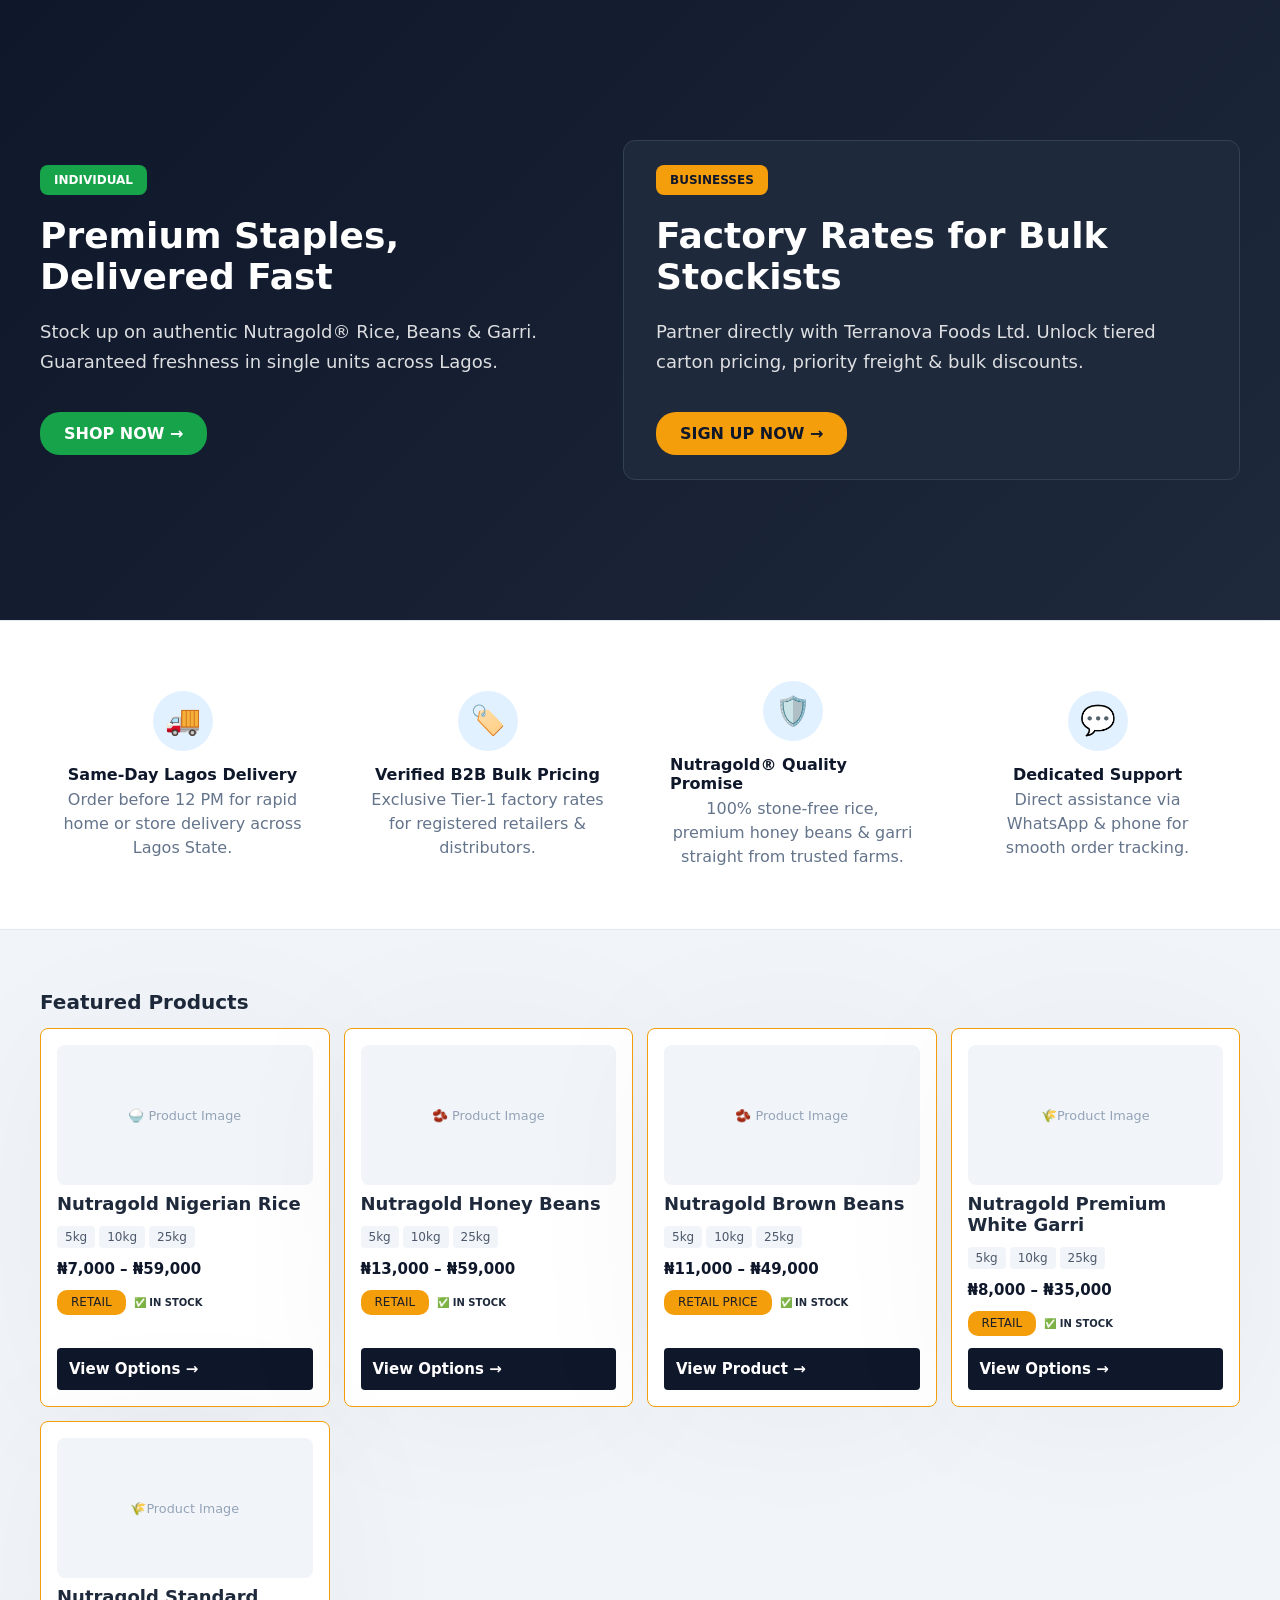
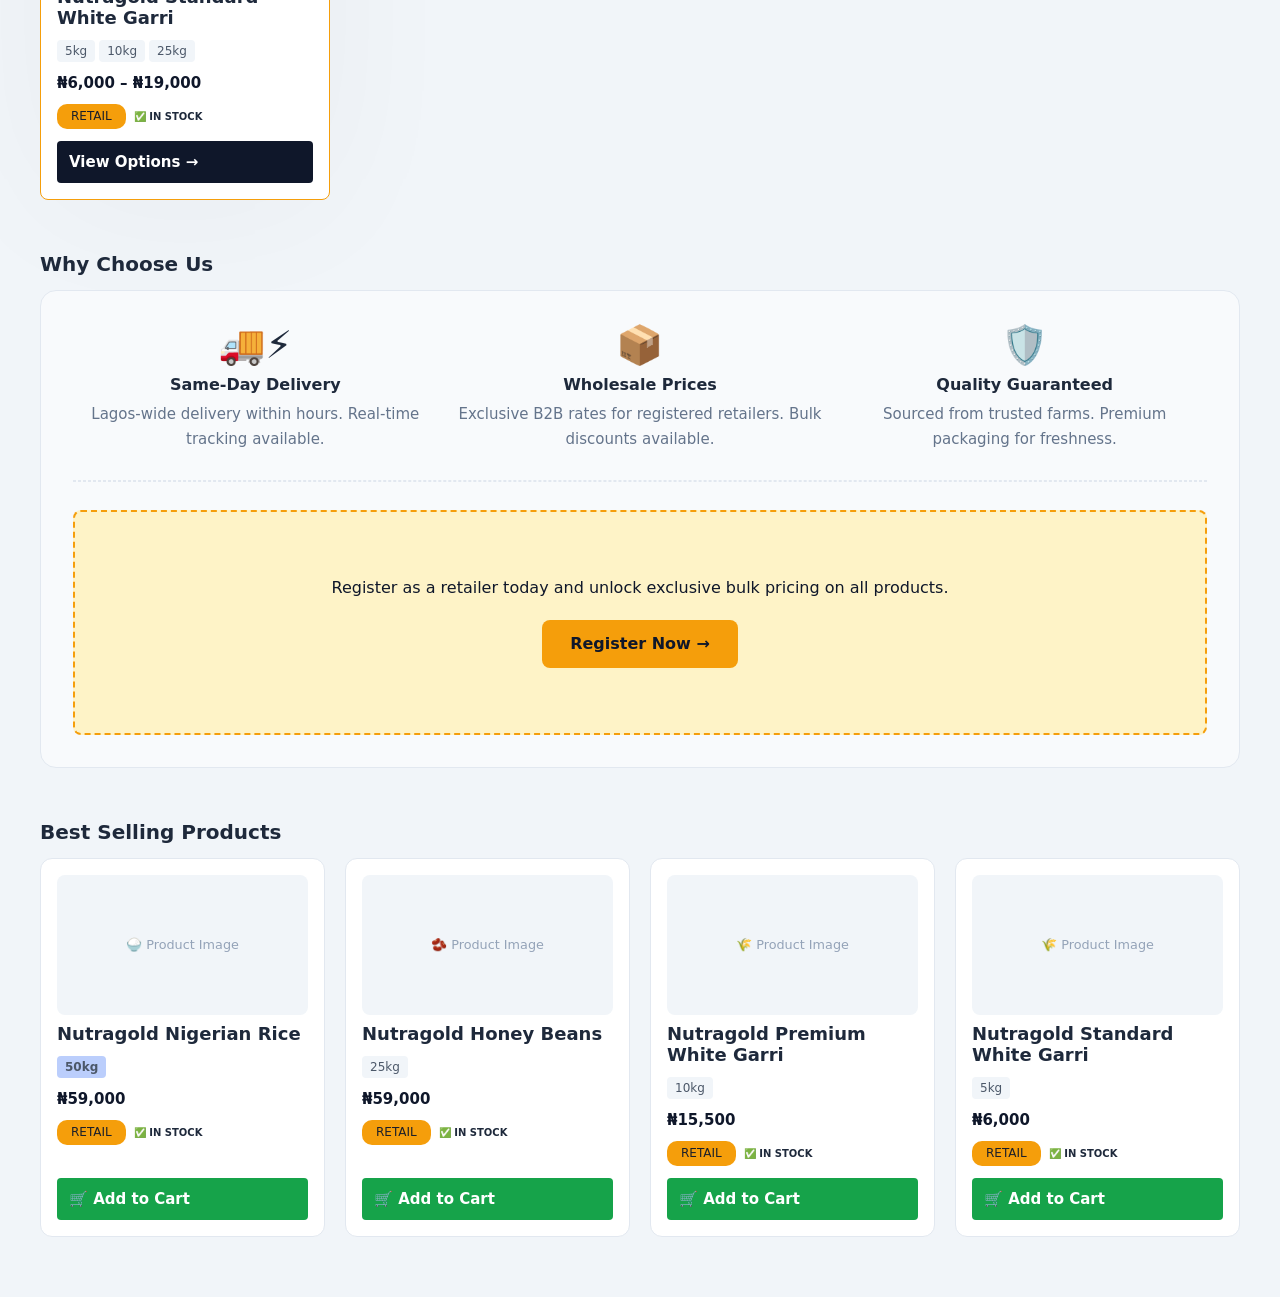
==== commit 67ea5bfa: "New Improvement Update New Features Improvement updated" ====
--- a/index.html
+++ b/index.html
@@ -12,30 +12,6 @@
 
         <main class="main" >
 
-            <!-- Hero
-            <section class="hero">
-                
-                <-- Hero Split --
-                <div class="hero-inner container">
-
-                    <div class="hero-col retail">
-                        <span class="tag" >RETAIL</span>
-                        <h1>Premium Dry Foods For Your Home</h1>
-                        <p>Single units, fast delivery across Lagos.</p>
-                        <a href="shop.html" class="btn btn-green uppertext">Shop Now →</a>
-                    </div>
-
-                    <div class="hero-col wholesale">
-                        <span class="tag" >B2B WHOLESALE</span>
-                        <h1 >Bulk Prices,<br>Carton Deals</h1>
-                        <p>Become a retailer for exclusive wholesale rates.</p>
-                        <a id="simulateRegisterBtn" href="register.html" class="btn btn-orange uppertext" data-auth="register" title="Signup">Signup Now →</a>
-                    </div>
-
-                </div>
-
-            </section> -->
-            
             <section class="hero">
                 
                 <!-- 1. GUEST MODE (Visible by default) -->
@@ -43,14 +19,14 @@
 
                     <div class="hero-col retail">
                         <span class="tag tag-retail">INDIVIDUAL</span>
-                        <h1>Premium Kitchen Staples, Delivered Fast</h1>
+                        <h1>Premium Staples, Delivered Fast</h1>
                         <p>Stock up on authentic Nutragold® Rice, Beans & Garri. Guaranteed freshness in single units across Lagos.</p>
                         <a href="shop.html" class="btn btn-green uppertext">Shop Now →</a>
                     </div>
 
                     <div class="hero-col wholesale">
                         <span class="tag tag-wholesale">BUSINESSES</span>
-                        <h1>Factory Rates for Retailers & Stockists</h1>
+                        <h1>Factory Rates for Bulk Stockists</h1>
                         <p>Partner directly with Terranova Foods Ltd. Unlock tiered carton pricing, priority freight & bulk discounts.</p>
                         <a href="register.html" class="btn btn-orange uppertext" data-auth="register" title="Apply for B2B Account">Sign up Now →</a>
                     </div>
--- a/assets/mockup.css
+++ b/assets/mockup.css
@@ -185,14 +185,18 @@
     }
 
     .notice-content {
-        display: flex;
-        align-items: center;
-        gap: 12px;
-        flex-wrap: wrap;
+        margin: 0;
+        padding: 0;
         padding-right: 20px; /* Space for close button on mobile */
+        display: flex;
+        flex-direction: column;
+        align-items: center;
+        gap: 4px;
+        flex: 1;
     }
 
     .notice-divider {
+        display: none;
         color: #475569;
     }
 
@@ -227,18 +231,6 @@
         background-color: rgba(255, 255, 255, 0.1);
     }
 
-    /* Mobile Responsiveness */
-    @media (max-width: 768px) {
-        .notice-divider {
-            display: none;
-        }
-        .notice-content {
-            flex-direction: column;
-            align-items: flex-start;
-            gap: 4px;
-        }
-    }
-
     /* --- MAIN HEADER --- */
     .main-header {
         margin: 0;
@@ -251,37 +243,44 @@
 
     .header-inner {
         margin: 0 auto;
-        padding: .5rem 0;
+        padding: .875rem 0;
         display: flex;
         justify-content: space-between;
         align-items: center;
         flex-wrap: wrap;
+        gap: .75rem;
     }
 
     .site-branding {
         margin: 0;
         padding: 0;
         display: flex;
-        flex-direction: row;
-        align-items: center;
-        gap: .875rem;
+        align-items: center;
+        gap: .75rem;
+        order: 1;
+        flex: 0 1 auto;
+        min-width: 0;
     }
 
     .logo {
         margin: 0;
-        padding: .75rem 0;
-        display: flex;
-        align-items: center;
-        gap: 8px; /* Spaces the icon perfectly from the text */
-    }
-
-    .logo-icon {
-        margin: 0;
-        padding: 0;
-        width: 1.5rem;
-        height: 1.5rem;
-        color: #85d668; /* Matches the icon stroke to your accent text */
-        fill: #85d668;
+        padding: 0;
+        display: flex;
+        align-items: center;
+        --logo-primary: #85d668;
+        --logo-secondary: #f6f6f6;
+    }
+
+    .logo .logo-mark {
+        margin: 0;
+        padding: 0;
+        display: block;
+        width: 2rem;
+        height: auto;
+        /* Aspect ratio for compact logo: 28383.98 / 6272.12 */
+        aspect-ratio: 622.54 / 737.56; 
+
+        /*-- svg sharpening properties--*/
         shape-rendering: geometricPrecision; 
         text-rendering: geometricPrecision;
         image-rendering: optimizeQuality; 
@@ -289,16 +288,22 @@
         clip-rule: evenodd
     }
 
-    .logo-text {
-        margin: 0;
-        padding:0;
+    .logo .logo-mark .use-full {
         display: none;
-        align-items: center;
-        gap: 8px; /* Spaces the icon perfectly from the text */
-        font-size: 1.25rem;
-        font-weight: 600;
-        color: #fff;
-        text-decoration: none;
+        width: 0;
+        height: 0;
+    }
+
+    .logo .logo-mark .use-compact {
+        display: none;
+        width: 0;
+        height: 0;
+    }
+
+    .logo .logo-mark .use-lone {
+        display: block;
+        width: 100%;
+        height: 100%;
     }
 
    /* Pricing Status Pill */
@@ -326,11 +331,80 @@
         background-color: #f59e0b; /* Amber for Retail */
     }
     
+    /* --- NAVBAR --- */
+    .nav-bar {
+        margin: 0;
+        padding: 0;
+        display: none;
+        width: 100%;
+        flex-flow: row wrap;
+        align-items: center;
+        align-content: center;
+        gap: 1rem;
+        order: 4;
+    }
+
+    .nav-bar.active {
+        display: flex;
+    }
+
+    .nav-links {
+        margin: 0;
+        margin-top: .125rem;
+        padding: .375rem 0;
+        display: flex;
+        width: 100%;
+        flex-direction: column;
+        align-items: flex-start;
+        gap: .125rem;
+        border-top: 0 solid #1e293b;
+        width: 100%;
+        background: #0f172a; 
+        box-shadow: 0 4px 6px rgba(0,0,0,0.1);
+        transition: all .5s;
+    }
+
+    .nav-link {
+        margin: 0;
+        padding: 0;
+        display: flex;
+        align-items: center;
+        background: #0f172a;
+        width: 100%;
+    }
+
+    .nav-link a {
+        margin: 0;
+        padding: 1.125rem 1.5rem;
+        color: #e2e8f0;
+        text-decoration: none;
+        font-size: 1rem;
+        transition: 0.2s;
+        cursor: pointer;
+        width: 100%;
+        line-height: 1.25;
+    }
+
+    .nav-link a.active {
+        color: #f59e0b;
+        font-weight: 700;
+        background: rgba(245, 158, 11, 0.1);
+    }
+
+    .nav-link a:hover {
+        color: white;
+        background: #1e293b;
+    }
+
     /* --- SEARCH BAR --- */
-    .header-search {
+    .search-bar {
+        margin: 0;
+        padding: 0;
+        display: flex;
         flex: 1;
-        max-width: 480px;
-        margin: 0 20px;
+        width: 100%;
+        order: 3;
+        min-width: 215px;
     }
 
     .search-form {
@@ -340,14 +414,15 @@
         align-items: center;
         background: rgba(255, 255, 255, 0.08); /* Modern subtle glass effect */
         border: 1px solid rgba(255, 255, 255, 0.15);
-        border-radius: 30px;
+        border-radius: 1.25rem;
         transition: all 0.3s ease;
+        width: 100%;
     }
 
     /* Search bar focus glow */
     .search-form:focus-within {
         margin: 0;
-        padding: 0;
+        padding-left: .9375rem;
         background: #ffffff;
         border-color: #10b981;
         box-shadow: 0 0 12px rgba(16, 185, 129, 0.25);
@@ -388,7 +463,7 @@
         align-items: center;
         justify-content: center;
         cursor: pointer;
-        font-size: 0.85rem;
+        font-size: 0.9375rem;
         transition: transform 0.2s ease, background-color 0.2s ease;
         flex-shrink: 0;
     }
@@ -398,76 +473,14 @@
         transform: scale(1.05);
     }
 
-    .navbar {
-        margin: 0;
-        padding: 0;
-        display: flex;
-        flex-flow: row wrap;
-        align-items: center;
-        align-content: center;
-        gap: 1rem;
-    }
-
-    .nav-links {
-        margin: 0;
-        margin-top: .125rem;
-        padding: .375rem 0;
-        display: none;
-        width: 100%;
-        flex-direction: column;
-        align-items: flex-start;
-        gap: .125rem;
-        border-top: 1px solid #1e293b;
-        position: absolute;
-        top: 4.125rem;
-        left: 0;
-        width: 100%;
-        background: #0f172a; 
-        box-shadow: 0 4px 6px rgba(0,0,0,0.1);
-        transition: all .5s;
-    }
-
-    .nav-links.active {
-        display: flex;
-    }
-
-    .nav-link {
-        margin: 0;
-        padding: 0;
-        display: flex;
-        align-items: center;
-        background: #0f172a;
-        width: 100%;
-    }
-
-    .nav-link a {
-        margin: 0;
-        padding: 1.125rem 1.5rem;
-        color: #e2e8f0;
-        text-decoration: none;
-        font-size: 1rem;
-        transition: 0.2s;
-        cursor: pointer;
-        width: 100%;
-        line-height: 1.25;
-    }
-
-    .nav-link a.active {
-        color: #f59e0b;
-        font-weight: 700;
-        background: rgba(245, 158, 11, 0.1);
-    }
-
-    .nav-link a:hover {
-        color: white;
-        background: #1e293b;
-    }
-
     /* Actions Wrapper (Always visible on right side) */
     .header-buttons {
+        margin: 0;
+        padding: 0;
         display: flex;
         align-items: center;
         gap: .875rem;
+        order: 2;
     }
         
     .mobile-toggle {
@@ -847,7 +860,7 @@
     /* ---------- HERO (SPLIT) ---------- */
     .hero {
         margin: 0;
-        padding: 2.25rem 0;
+        padding: 0;
         padding-right: 1.25rem;
         padding-left: 1.25rem;            
         display: block;
@@ -857,11 +870,13 @@
     .hero-inner {
         margin: 0 auto;
         padding: 0;
-        display: grid;
-        grid-template-columns: 1fr;
+        display: flex;
+        flex-flow: row wrap;
+        align-items: center;
         gap: 3.25rem;
         color: white;
-    }
+        height: 80vh;
+   }
 
     .hero-col {
         margin: 0;
@@ -869,6 +884,7 @@
         width: max-content;
         height: max-content;
         display: flex;
+        flex: 1;
         flex-direction: column;
         gap: 1.25rem;
         align-items: flex-start;
@@ -927,6 +943,7 @@
         margin: 0;
         margin-bottom: 16px;
         padding: 0;
+        display: none;
         font-size: 1.125rem;
         line-height: 1.65;
         opacity: 0.85;
@@ -1986,27 +2003,80 @@
         padding: 0;
         font-size: 1rem;
         background: #0f172a;
-        color: #94a3b8;
+        color: #cbd5e1;
         line-height: 1.6;
         border-top: 1px solid #1e293b;
     }
 
+    .site-trademark {
+        margin: 0;
+        padding: 1.5rem 0;
+        padding-right: 1.25rem;
+        padding-left: 1.25rem;            
+        display: flex;
+        flex-direction: column;
+        align-items: center;
+        justify-content: center;
+        gap: .5rem;
+        border-top: .25rem solid #1e293b;
+        border-bottom: 1px solid #1e293b;
+        font-size: 1.125rem;
+        font-weight: 400;
+        color: #ffffff;
+        background: #1e293b;
+    }
+
+    /* Minimalist Trademark Strip */
+    .trademark-strip {
+        margin: 0 auto;
+        text-align: center;
+    }
+
+    .trademark-logos {
+        margin: 0;
+        padding: 0;
+        display: flex;
+        flex-direction: row;
+        gap: .5rem;
+        align-items: center;
+    }
+
+    .trademark-strip-text {
+        font-size: 0.9375rem;
+        line-height: 1.6;
+        color: #cbd5e1;
+        letter-spacing: 0.02em;
+        margin: 0;
+    }
+
+    .trademark-strip-text span.brand {
+        color: #94a3b8;
+        font-weight: 600;
+    }
+
+    .trademark-strip-text span.company {
+        color: #38bdf8;
+        font-weight: 600;
+    }
+
     .site-footer-top {
         margin: 0;
-        padding: 3.5rem 0;
+        padding: 0;
         padding-right: 1.25rem;
         padding-left: 1.25rem;
         display: flex;
         flex-direction: column;
-        gap: 2.75rem;
+        gap: 5rem;
         color: #94a3b8;
         text-decoration: none;
         transition: color 0.2s ease;
+        text-align: center;
     }
             
     .footer-grid {
         margin: 0 auto;
         padding: 0;
+        padding-top: 3.5rem;
         display: grid;
         grid-template-columns: 1fr;
         gap: 2.25rem;
@@ -2056,6 +2126,7 @@
         display: flex;
         flex-direction: column;
         gap: .375rem;
+        align-items: center;
     }
 
     .footer-contact-info p {
@@ -2064,6 +2135,7 @@
         display: flex;
         align-items: center;
         gap: .5rem;
+        width: max-content;
     }
 
     .footer-contact-info a {
@@ -2178,41 +2250,52 @@
         background-color: #15803d;
     }
 
-    .footer-mid {
-        margin: 0;
-        padding: 0;
+    .footer-trustbar {
+        margin: 0;
+        padding: 0;
+        padding-bottom: 3.5rem;
         display: flex;
         flex-direction: column;
-        gap: 2.5rem;
+        align-items: center;
+        justify-content: space-between;
+        gap: .625rem;
     }
 
     /* Partner Badges */
     .trust-badges {
         display: flex;
         flex-direction: row;
-        gap: 16px;
+        gap: 1.25rem;
         font-size: 0.875rem;
     }
+    
+    .trust-badge-pill {
+        margin: 0;
+        padding: 4px 10px;
+        display: flex;
+        align-items: center;
+        flex-direction: column;
+        background-color: #1e293b;
+        border: 1px solid #334155;
+        color: #94a3b8;
+        font-size: 0.875rem;
+        font-weight: normal;
+        border-radius: .625rem;
+        gap: .375rem;
+    }
 
     .trust-badge {
         margin: 0;
-        padding: .375rem .75rem;
-        padding: 0;
-        display: inline-block;
+        padding: 0;
+        display: flex;
+        flex-direction: column;
+        align-items: center;
         background-color: transparent; 
         border: 0 solid #334155;
-        border-radius: 6px;
-        color: #f8fafc;
-        font-size: 1.5rem;
-        font-weight: 600;
-        line-height: 1; 1e293b
-    }
-
-    .footer-trademarks {
-        margin: 0;
-        padding: 2.25rem;
-        color: #aeb7c5;
-        text-align: center;
+        border-radius: .3125rem;
+        /* color: #f8fafc;  */
+        font-size: 2.25rem;
+        line-height: 1; 
     }
 
     /* Footer Bottom Legal Bar */
@@ -2895,13 +2978,6 @@
     }
 
     /* ---------- RESPONSIVE ---------- */
-    @media screen and (min-width: 360px) {
-
-        .logo-text {
-            display: flex;
-        }
-            
-    }
 
     @media screen and ( min-width: 426px ) {
             
@@ -2911,19 +2987,34 @@
         .guarantee-section,
         .main-content,
         .page-content,
+        .site-trademark,
         .site-footer-top,
         .site-footer-bottom {
             padding-right: 2rem;
             padding-left: 2rem;    
         }
 
-        .logo-icon {
-            width: 1.5625rem;
-            height: 1.5625rem;
+        .logo .logo-mark {
+            width: 9.5rem;
+        
+            /* Aspect ratio for full logo: 28383.98 / 6272.12 */
+            aspect-ratio: 28383.98 / 6272.12;
+        }
+
+        .logo .logo-mark .use-compact {
+            display: block;
+            width: 100%;
+            height: 100%;
+        }
+
+        .logo .logo-mark .use-lone {
+            display: none;
+            width: 0;
+            height: 0;
         }
 
         .header-buttons {
-            gap: 1rem;
+            gap: .875rem;
         }
             
         .mobile-toggle {
@@ -2950,6 +3041,29 @@
             grid-template-columns: repeat( auto-fill, minmax(220px, 1fr) );
         }
 
+    }
+
+    @media screen and (min-width: 576px) {
+
+        .logo .logo-mark {
+            width: 14.0625rem;
+        
+            /* Aspect ratio for full logo: 42150.21 / 6272.12 */
+            aspect-ratio: 42150.21 / 6272.12;
+        }
+
+        .logo .logo-mark .use-full {
+            display: block;
+            width: 100%;
+            height: 100%;
+        }
+
+        .logo .logo-mark .use-compact {
+            display: none;
+            width: 0;
+            height: 0;
+        }
+            
     }
         
     @media screen and ( min-width: 640px ) {
@@ -2960,17 +3074,31 @@
         .guarantee-section,
         .main-content,
         .page-content,
+        .site-trademark,
         .site-footer-top,
         .site-footer-bottom {
             padding-right: 2.5rem;
             padding-left: 2.5rem;    
         }
 
+        .search-bar {
+            width: 35%;
+            min-width: 350px;
+        }
+
+        .site-footer-top {
+            text-align: left;
+        }
+
         .footer-grid {
             grid-template-columns: 1fr 1fr;
             gap: 2rem;
         }
 
+        .footer-contact-info {
+            align-items: flex-start;
+        }
+        
         .footer-newsletter-form {
             flex-flow: row wrap;
         }
@@ -2978,6 +3106,38 @@
     }
 
     @media screen and ( min-width: 768px ) {
+
+        .notice-content {
+            margin: 0;
+            padding: 0;
+            flex-flow: row wrap;
+            align-items: center;
+            flex-wrap: wrap;
+            gap: 12px;
+        }
+
+        .notice-divider {
+            display: block;
+        }
+
+        .header-inner {
+            gap: 1rem;
+        }
+
+        .nav-bar {
+            display: flex;
+            flex: 1;
+            order: 2;
+            width: max-content;
+        }
+
+        .search-bar {
+            order: 4;
+        }
+
+        .header-buttons {
+            order: 3;
+        }
 
         .mobile-toggle {
             display: none;
@@ -3020,7 +3180,7 @@
             
         /* Toggle Button */
         .profile-toggle {
-            padding: 0.75rem 1rem;
+            padding: 0.625rem .5rem;
         }
                 
         .profile-tabs {
@@ -3030,10 +3190,16 @@
         }
 
         .profile-toggle .user-avatar-small {
-            display: none;
+            display: flex;
         }
                     
         .profile-btn-text,
+        greeting-prefix,
+        user-badge .user-name {
+            display: none;
+        }
+                    
+        profile-btn-text,
         .greeting-prefix,
         .user-badge .user-name {
             display: flex;
@@ -3084,20 +3250,26 @@
         }
 
         .hero-inner { 
-            grid-template-columns: repeat(2, 1fr);            
+            padding: 0;
+            flex-flow: row nowrap;      
+            align-items: center;      
             gap: 1.5rem;
+            height: max-content;
+            min-height: 620px;
         } 
 
-        .hero-col { 
-            min-height: 480px;
-        }
-
-        .hero-col h1 { 
-            max-width: 390px;
-        }
-
-        .hero-col p { 
-            max-width: 90%;
+        .hero-view#hero-guest-view .hero-col {
+            width: ;
+        }
+
+        .hero-view:not(#hero-guest-view)  .hero-col {
+            width: 90%;
+            max-width: 700px;
+            height: max-content;
+       }
+    
+       .hero-col p {
+            display: block;
         }
 
         .featured-grid,
@@ -3122,7 +3294,21 @@
 
     }
 
-    @media screen and ( min-width: 826px ) {
+    @media screen and ( min-width: 856px ) {
+
+        .search-bar {
+            order: 3;
+            max-width: 60%;
+            min-width: 200px;
+        }
+
+        #hero-guest-view .hero-col {
+
+        }
+
+        .hero-view:not(#hero-guest-view)  .hero-col {
+            width: 80%;
+        }
 
         .pdp-grid {
             grid-template-columns: 1fr 1.5fr;
@@ -3152,8 +3338,26 @@
 
     @media screen and ( min-width: 992px ) {
 
+        .header-inner {
+            gap: 1.375rem;
+        }
+
+        .search-bar {
+            min-width: 225px;
+        }
+
+        .header-buttons {
+            flex: none;
+            order: 4;
+        }
+
+        .hero-view:not(#hero-guest-view)  .hero-col {
+            width: 60%;
+            max-width: 700px
+        }
+
         .hero-col { 
-            max-width: 70%;
+            width: 60%;
         }
 
         .products-grid {
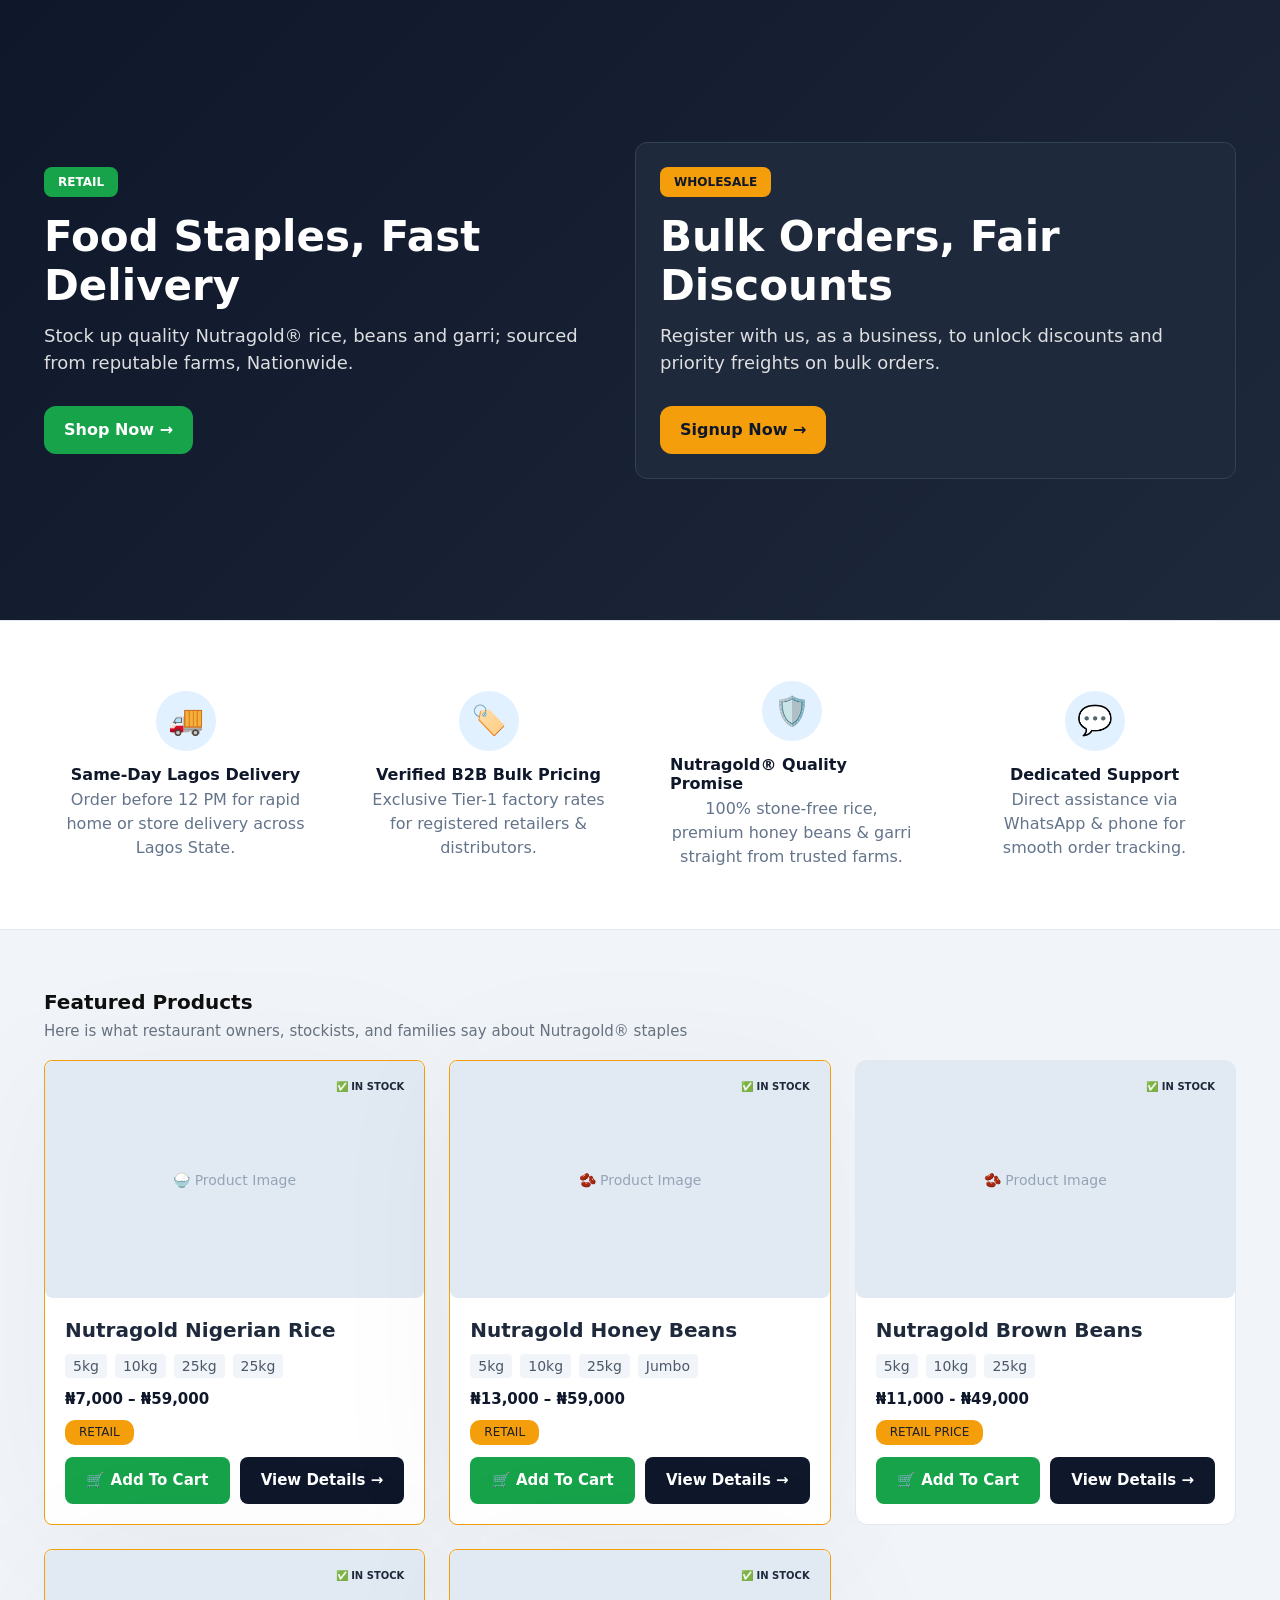
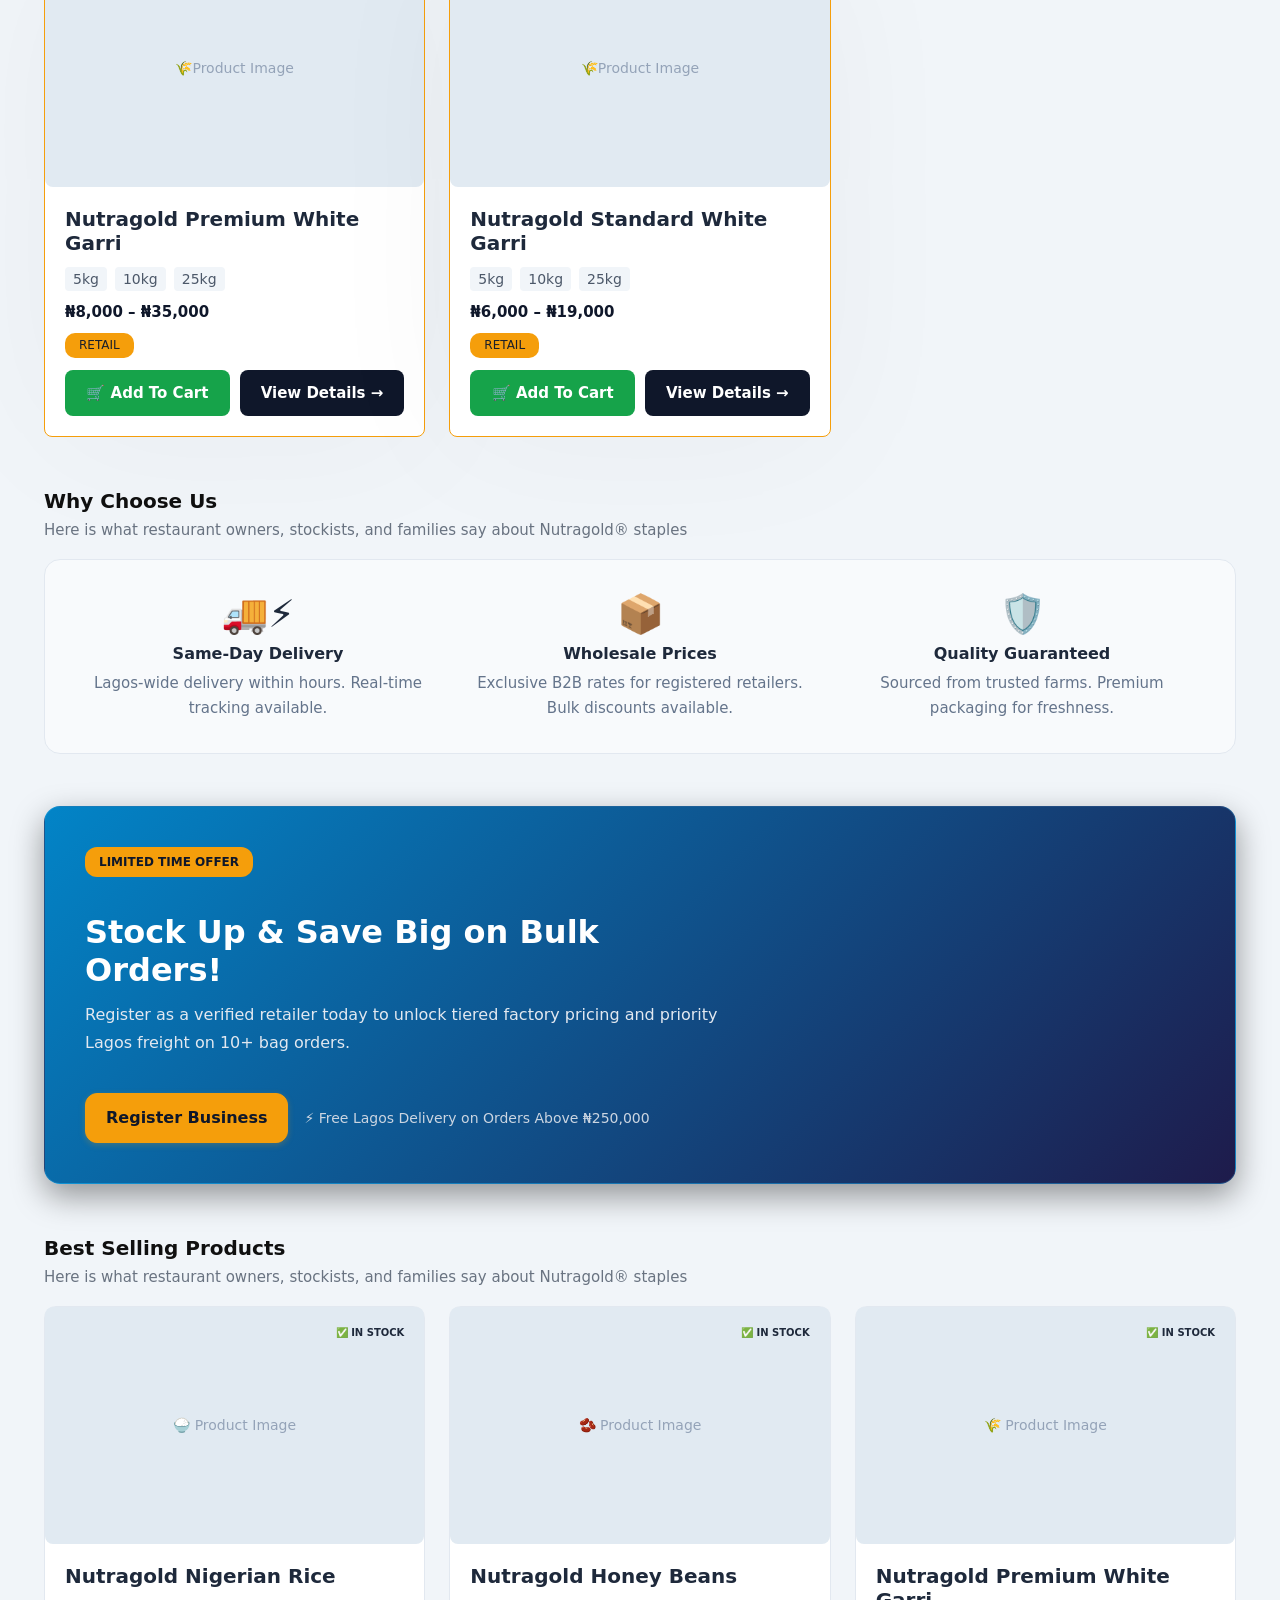
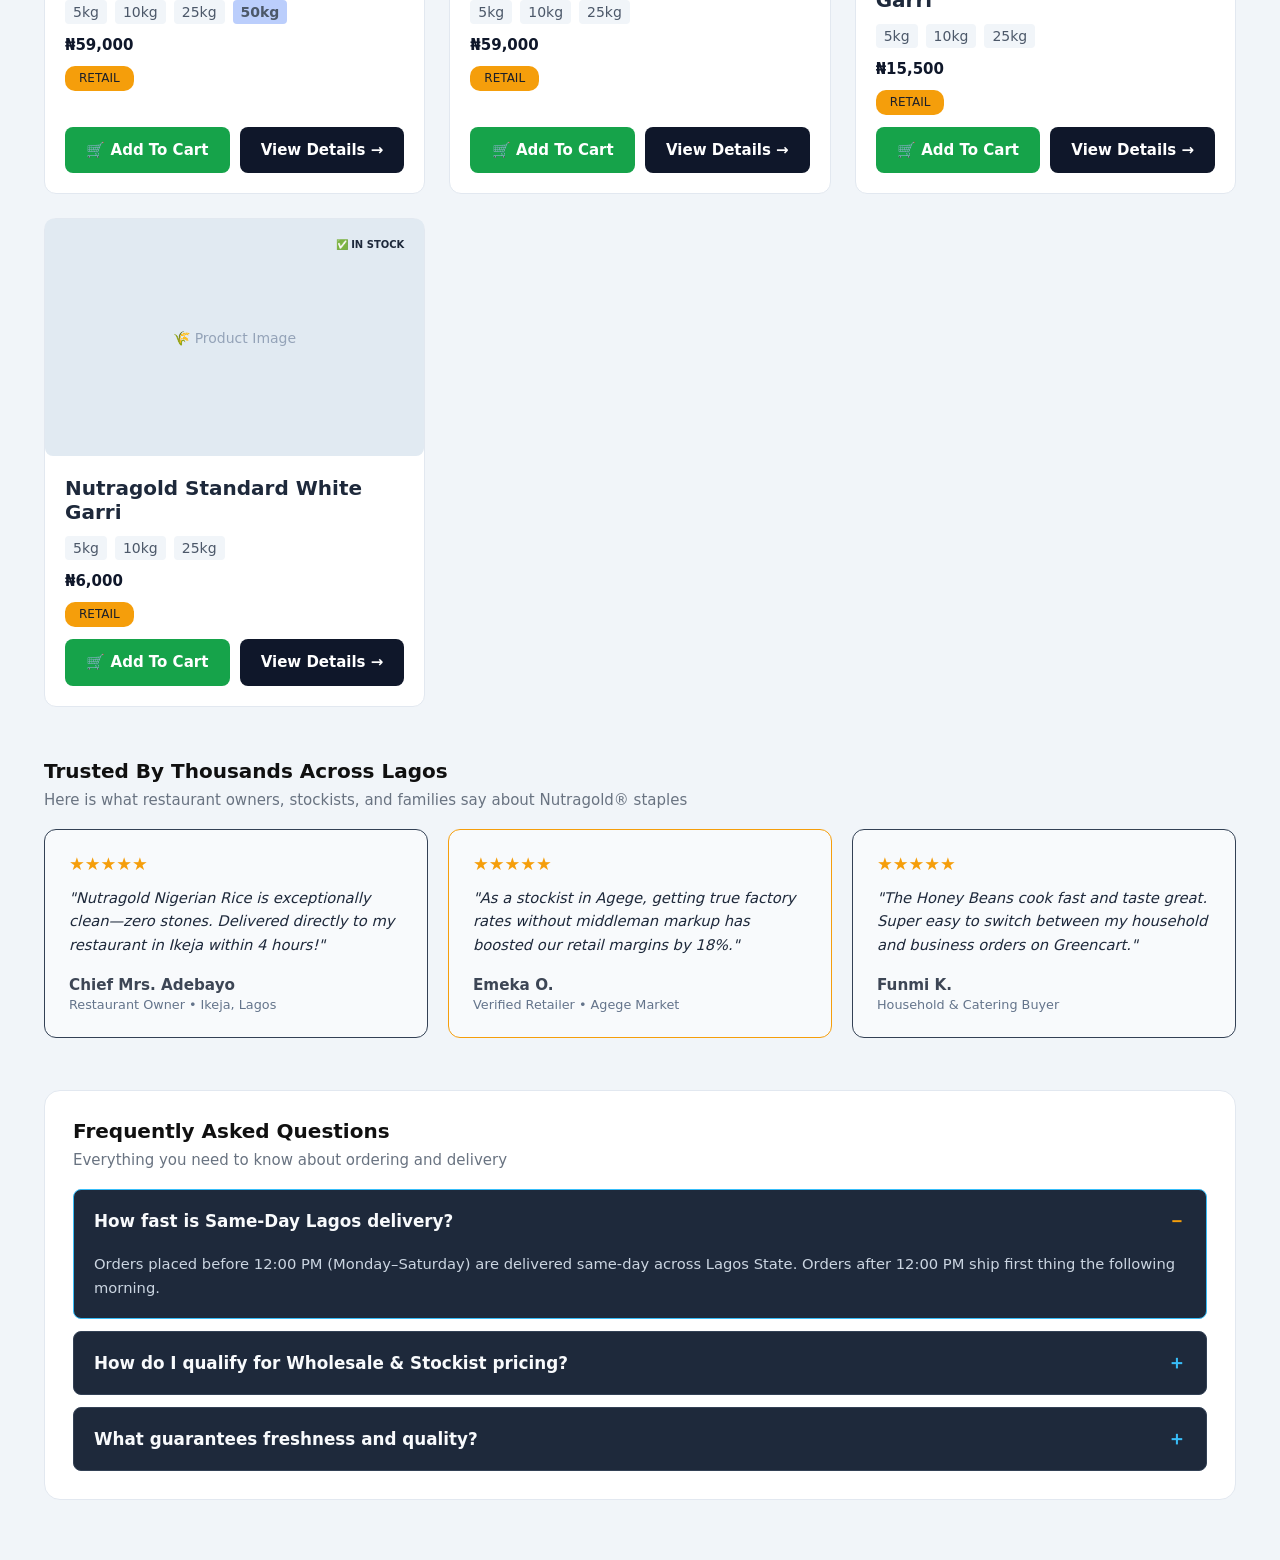
==== commit 7c20b9f1: "New File Update File Contents Update" ====
--- a/index.html
+++ b/index.html
@@ -17,18 +17,35 @@
                 <!-- 1. GUEST MODE (Visible by default) -->
                 <div id="hero-guest-view" class="hero-inner container hero-view show">
 
+                    <div class="hero-toggle-bar">
+                        <button type="button" class="hero-toggle-btn retail active" onclick="switchHeroTab('retail')">Retail</button>
+                        <button type="button" class="hero-toggle-btn wholesale" onclick="switchHeroTab('wholesale')">Wholesale</button>
+                    </div>
+
                     <div class="hero-col retail">
-                        <span class="tag tag-retail">INDIVIDUAL</span>
-                        <h1>Premium Staples, Delivered Fast</h1>
-                        <p>Stock up on authentic Nutragold® Rice, Beans & Garri. Guaranteed freshness in single units across Lagos.</p>
-                        <a href="shop.html" class="btn btn-green uppertext">Shop Now →</a>
+
+                        <span class="tag tag-retail">Retail</span>
+
+                        <div class="hero-col-texts">
+                            <h1>Food Staples, Fast Delivery</h1>
+                            <p>Stock up quality Nutragold® rice, beans and garri; sourced from reputable farms, Nationwide.</p>
+                        </div>
+
+                        <a href="shop.html" class="btn btn-green">Shop Now →</a>
+
                     </div>
 
                     <div class="hero-col wholesale">
-                        <span class="tag tag-wholesale">BUSINESSES</span>
-                        <h1>Factory Rates for Bulk Stockists</h1>
-                        <p>Partner directly with Terranova Foods Ltd. Unlock tiered carton pricing, priority freight & bulk discounts.</p>
-                        <a href="register.html" class="btn btn-orange uppertext" data-auth="register" title="Apply for B2B Account">Sign up Now →</a>
+
+                        <span class="tag tag-wholesale">Wholesale</span>
+
+                        <div class="hero-col-texts">
+                            <h1>Bulk Orders, Fair Discounts</h1>
+                            <p>Register with us, as a business, to unlock discounts and priority freights on bulk orders.</p>
+                        </div>
+
+                        <a href="register.html" class="btn btn-orange" data-auth="register" title="Apply for B2B Account">Signup Now →</a>
+
                     </div>
 
                 </div>
@@ -38,10 +55,14 @@
 
                     <div class="hero-col retail">
 
-                        <span class="tag tag-retail">WELCOME BACK</span>
-                        <h1>Stock Up Your Kitchen with Fresh Staples</h1>
-                        <p>100% clean, stone-free Nutragold® products delivered straight to your doorstep. Free Lagos delivery on orders over ₦150,000.</p>                        
-                        <a href="shop.html" class="btn btn-green uppertext">Browse Fresh Stock →</a>
+                        <!-- <span class="tag tag-retail">Welcome Back</span> -->
+
+                        <div class="hero-col-texts">
+                            <h1>Quality Grains, Door Delivery</h1>
+                            <p>100% clean, stone-free Nutragold® grains; delivered straight to your doorstep.</p>                        
+                        </div>
+                            
+                        <a href="shop.html" class="btn btn-green">Browse Catalog →</a>
 
                     </div>
 
@@ -52,10 +73,14 @@
 
                     <div class="hero-col wholesale">
 
-                        <span class="tag tag-wholesale">EXCLUSIVE B2B TIER ACTIVE</span>
-                        <h1>Factory Pricing & Bulk Dispatch Unlocked</h1>
-                        <p>Live carton and pallet rates applied across all SKUs. Priority freight enabled for your registered business account.</p>
-                        <a href="shop.html?mode=wholesale" class="btn btn-orange uppertext">Order Bulk Stock Now →</a>
+                        <!-- <span class="tag tag-wholesale">Exclusive Offers</span> -->
+
+                        <div class="hero-col-texts">
+                            <h1>Tiered Discounts, Priority Dispatch</h1>
+                            <p>Pallet rates across all SKUs; and priority freights to all registered business accounts.</p>
+                        </div>
+
+                        <a href="shop.html?mode=wholesale" class="btn btn-orange">Order Now →</a>
 
                     </div>
                     
@@ -153,69 +178,98 @@
                     <!-- NEW: FEATURED PRODUCTS -->
                     <section class="section featured">
 
-                        <h2 class="section-title">Featured Products</h2>
+                        <div class="section-header">
+                            <h2 class="section-title">Featured Products</h2>
+                            <p class="section-subtitle">Here is what restaurant owners, stockists, and families say about Nutragold® staples</p>
+                        </div>
 
                         <div class="featured-grid">
 
                             <!-- Card 1: Rice -->
-                            <div class="product-card featured">
-                                <div class="img-placeholder">🍚 Product Image</div>
+                            <div class="product-card featured"
+                                data-category="rice" 
+                                data-sku="rice-001" 
+                                data-price-retail="7000" 
+                                data-price-wholesale="6800" 
+                                data-price="7000"                             
+                            >
+                                <div class="img-placeholder">
+                                    🍚 Product Image
+                                </div>
+                                <span class="stock-badge low-stock">✅ In Stock</span>
                                 <div class="card-details">
                                     <div class="details">
                                         <h3 class="title">Nutragold Nigerian Rice</h3>
-                                        <div class="attrs"><span>5kg</span><span>10kg</span><span>25kg</span><span class="label-jumbo d-none">Jumbo</span></div>
+                                        <div class="attrs">
+                                            <span class="attr-pill active" data-size="5kg" data-retail="7000" data-wholesale="6800">5kg</span>
+                                            <span class="attr-pill" data-size="10kg" data-retail="14000" data-wholesale="13500">10kg</span>
+                                            <span class="attr-pill" data-size="25kg" data-retail="30000" data-wholesale="29000">25kg</span>
+                                            <span class="attr-pill" data-size="50kg" data-retail="59000" data-wholesale="57500">25kg</span>
+                                        </div>
                                         <p class="price retail">₦7,000 – ₦59,000</p>
                                         <p class="price wholesale">₦6,800 – ₦57,500</p>
-                                        <div class="prod-stat">
-                                            <span class="badge badge-orange">Retail</span>
-                                            <span class="stock-badge low-stock">✅ In Stock</span>
-                                        </div>
-                                    </div>
-                                    <div class="call-to-act">
-                                        <button type="submit" class="btn btn-green d-none">Add to Cart</button>
-                                        <a href="rice.html" class="btn btn-primary">View Options →</a>                               
+                                        <span class="badge badge-orange price-mode-badge">Retail</span>
+                                    </div>
+                                    <div class="call-to-act">
+                                        <button type="button" class="btn btn-green btn-add-cart">Add to Cart</button>
+                                        <a href="rice.html" class="btn btn-primary">View Details →</a>                               
                                     </div>
                                 </div>
                             </div>
 
                             <!-- Card 2: Honey Beans -->
-                            <div class="product-card featured">
-                                <div class="img-placeholder">🫘 Product Image</div>
+                            <div class="product-card featured"
+                                data-sku="beans-001" 
+                                data-category="beans" 
+                                data-price-retail="13000" 
+                                data-price-wholesale="12500" 
+                                data-price="13000"                                                                                         
+                            >
+                                <div class="img-placeholder">
+                                    🫘 Product Image
+                                </div>
+                                <span class="stock-badge in-stock">✅ In Stock</span>
                                 <div class="card-details">
                                     <div class="details">
                                         <h3 class="title">Nutragold Honey Beans</h3>
-                                        <div class="attrs"><span>5kg</span><span>10kg</span><span>25kg</span><span class="label-jumbo d-none">Jumbo</span></div>
+                                        <div class="attrs">
+                                            <span class="attr-pill active" data-size="5kg" data-retail="13000" data-wholesale="12500">5kg</span>
+                                            <span class="attr-pill" data-size="10kg" data-retail="24500" data-wholesale="23000">10kg</span>
+                                            <span class="attr-pill" data-size="25kg" data-retail="49000" data-wholesale="47500">25kg</span>
+                                            <span class="attr-pill" data-size="Jumbo" data-retail="59000" data-wholesale="57500">Jumbo</span>
+                                        </div>
                                         <p class="price retail">₦13,000 – ₦59,000</p>
                                         <p class="price wholesale">₦12,500 – ₦57,000</p>
-                                        <div class="prod-stat">
-                                            <span class="badge badge-orange">Retail</span>
-                                            <span class="stock-badge in-stock">✅ In Stock</span>
-                                        </div>
-                                    </div>
-                                    <div class="call-to-act">
-                                        <button type="submit" class="btn btn-green d-none">Add to Cart</button>
-                                        <a href="beans.html" class="btn btn-primary">View Options →</a>                               
+                                        <span class="badge badge-orange price-mode-badge">Retail</span>
+                                    </div>
+                                    <div class="call-to-act">
+                                        <button type="button" class="btn btn-green btn-add-cart">Add to Cart</button>
+                                        <a href="beans.html" class="btn btn-primary">View Details →</a>                               
                                     </div>                                
                                 </div>
                             </div>
 
                             <!-- Card 3: Brown Beans -->
-                            <div class="product-card featured">
+                            <div class="product-card"
+                                data-category="beans" 
+                                data-sku="beans-002" 
+                                data-price-retail="13000" 
+                                data-price-wholesale="12500" 
+                                data-price="13000"                                                                                                                         
+                            >
                                 <div class="img-placeholder">🫘 Product Image</div>
+                                <span class="stock-badge in-stock">✅ In Stock</span>
                                 <div class="card-details">
                                     <div class="details">
                                         <h3 class="title">Nutragold Brown Beans</h3>
                                         <div class="attrs"><span>5kg</span><span>10kg</span><span>25kg</span><span class="label-jumbo d-none">Jumbo</span></div>
-                                        <p class="price retail">₦11,000 – ₦49,000</p>
-                                        <p class="price wholesale">₦10,500 – ₦47,500</p>
-                                        <div class="prod-stat">
-                                            <span class="badge badge-orange">Retail Price</span>
-                                            <span class="stock-badge in-stock">✅ In Stock</span>
-                                        </div>
-                                    </div>
-                                    <div class="call-to-act">
-                                        <button type="submit" class="btn btn-green d-none">Add to Cart</button>
-                                        <a href="beans.html" class="btn btn-primary">View Product →</a>                               
+                                        <p class="price retail">₦11,000 - ₦49,000</p>
+                                        <p class="price wholesale">₦10,500 - ₦47,500</p>
+                                        <span class="badge badge-orange">Retail Price</span>
+                                    </div>
+                                    <div class="call-to-act">
+                                        <button type="submit" class="btn btn-green">Add to Cart</button>
+                                        <a href="beans.html" class="btn btn-primary">View Details →</a>                               
                                     </div>                                
                                 </div>
                             </div>
@@ -223,6 +277,7 @@
                             <!-- Card 4: Premium Garri -->
                             <div class="product-card featured">
                                 <div class="img-placeholder">🌾Product Image</div>
+                                <span class="stock-badge in-stock">✅ In Stock</span>
                                 <div class="card-details">
                                     <div class="details">
                                         <h3 class="title">Nutragold Premium White Garri</h3>
@@ -231,12 +286,11 @@
                                         <p class="price wholesale">₦7,500 – ₦33,500</p>
                                         <div class="prod-stat">
                                             <span class="badge badge-orange">Retail</span>
-                                            <span class="stock-badge in-stock">✅ In Stock</span>
-                                        </div>
-                                    </div>
-                                    <div class="call-to-act">
-                                        <button type="submit" class="btn btn-green d-none">Add to Cart</button>
-                                        <a href="garri.html" class="btn btn-primary">View Options →</a>                               
+                                        </div>
+                                    </div>
+                                    <div class="call-to-act">
+                                        <button type="submit" class="btn btn-green d-non">Add to Cart</button>
+                                        <a href="garri.html" class="btn btn-primary">View Details →</a>                               
                                     </div>                                
                                 </div>
                             </div>
@@ -244,6 +298,7 @@
                             <!-- Card 5: Standard Garri -->
                             <div class="product-card featured">
                                 <div class="img-placeholder">🌾Product Image</div>
+                                <span class="stock-badge in-stock">✅ In Stock</span>
                                 <div class="card-details">
                                     <div class="details">
                                         <h3 class="title">Nutragold Standard White Garri</h3>
@@ -252,12 +307,11 @@
                                         <p class="price wholesale">₦5,500 – ₦17,500</p>
                                         <div class="prod-stat">
                                             <span class="badge badge-orange">Retail</span>
-                                            <span class="stock-badge in-stock">✅ In Stock</span>
-                                        </div>
-                                    </div>
-                                    <div class="call-to-act">
-                                        <button type="submit" class="btn btn-green d-none">Add to Cart</button>
-                                        <a href="garri.html" class="btn btn-primary">View Options →</a>                               
+                                        </div>
+                                    </div>
+                                    <div class="call-to-act">
+                                        <button type="submit" class="btn btn-green d-non">Add to Cart</button>
+                                        <a href="garri.html" class="btn btn-primary">View Details →</a>                               
                                     </div>                                
                                 </div>
                             </div>
@@ -265,6 +319,7 @@
                             <!-- Card 6: Jumbo Honey Beans -->
                             <div class="product-card wholesale featured">
                                 <div class="img-placeholder">🫘 Product Image</div>
+                                <span class="stock-badge in-stock">✅ In Stock</span>
                                 <div class="card-details">
                                     <div class="details">
                                         <h3 class="title">Nutragold Honey Beans Jumbo</h3>
@@ -273,12 +328,11 @@
                                         <!--<p class="price wholesale">₦12,500 - ₦57,000</p>-->
                                         <div class="prod-stat">
                                             <span class="badge badge-orange">Retail</span>
-                                            <span class="stock-badge in-stock">✅ In Stock</span>
-                                        </div>
-                                    </div>
-                                    <div class="call-to-act">
-                                        <button type="submit" class="btn btn-green d-none">Add to Cart</button>
-                                        <a href="honey-beans-jumbo.html" class="btn btn-primary">View Options →</a>                               
+                                        </div>
+                                    </div>
+                                    <div class="call-to-act">
+                                        <button type="submit" class="btn btn-green d-non">Add to Cart</button>
+                                        <a href="honey-beans-jumbo.html" class="btn btn-primary">View Details →</a>                               
                                     </div>                                
                                 </div>
                             </div>
@@ -286,6 +340,7 @@
                             <!-- Card 7: Jumbo Brown Beans -->
                             <div class="product-card wholesale featured">
                                 <div class="img-placeholder">🫘 Product Image</div>
+                                <span class="stock-badge in-stock">✅ In Stock</span>
                                 <div class="card-details">
                                     <div class="details">
                                         <h3 class="title">Nutragold<sup>™</sup>  Brown Beans Jumbo</h3>
@@ -294,12 +349,11 @@
                                         <!--<p class="price wholesale">₦10,500 – ₦47,500</p>-->
                                         <div class="prod-stat">
                                             <span class="badge badge-orange">Retail</span>
-                                            <span class="stock-badge in-stock">✅ In Stock</span>
-                                        </div>
-                                    </div>
-                                    <div class="call-to-act">
-                                        <button type="submit" class="btn btn-green d-none">Add to Cart</button>
-                                        <a href="brown-beans-jumbo.html" class="btn btn-primary">View Options →</a>                               
+                                        </div>
+                                    </div>
+                                    <div class="call-to-act">
+                                        <button type="submit" class="btn btn-green d-non">Add to Cart</button>
+                                        <a href="brown-beans-jumbo.html" class="btn btn-primary">View Details →</a>                               
                                     </div>                                
                                 </div>
                             </div>
@@ -307,6 +361,7 @@
                             <!-- Card 8: Jumbo Garri -->
                             <div class="product-card wholesale featured">
                                 <div class="img-placeholder">🌾Product Image</div>
+                                <span class="stock-badge in-stock">✅ In Stock</span>
                                 <div class="card-details">
                                     <div class="details">
                                         <h3 class="title">Nutragold White Garri Jumbo</h3>
@@ -315,12 +370,11 @@
                                         <!--<p class="price wholesale">₦5,500 – ₦17,500</p>-->
                                         <div class="prod-stat">
                                             <span class="badge badge-orange">Retail</span>
-                                            <span class="stock-badge in-stock">✅ In Stock</span>
-                                        </div>
-                                    </div>
-                                    <div class="call-to-act">
-                                        <button type="submit" class="btn btn-green d-none">Add to Cart</button>
-                                        <a href="garri-jumbo.html" class="btn btn-primary">View Options →</a>                               
+                                        </div>
+                                    </div>
+                                    <div class="call-to-act">
+                                        <button type="submit" class="btn btn-green d-non">Add to Cart</button>
+                                        <a href="garri-jumbo.html" class="btn btn-primary">View Details →</a>                               
                                     </div>                                
                                 </div>
                             </div>
@@ -333,7 +387,10 @@
                     <section class="section proposition">
                             
                         <!-- Row 1: Why Choose Us -->
-                        <h2 class="section-title">Why Choose Us</h2>
+                         <div class="section-header">
+                            <h2 class="section-title">Why Choose Us</h2>
+                            <p class="section-subtitle">Here is what restaurant owners, stockists, and families say about Nutragold® staples</p>
+                         </div>
 
                         <div class="proposition-grid">
 
@@ -359,28 +416,50 @@
 
                             </div>
 
-                            <!-- Divider -->
-                            <hr class="proposition-divider">
-
-                            <!-- Row 2: Wholesale CTA Banner -->
-                            <div class="proposition-cta" style="display: flex;">
-
-                                <!--<span style="display:inline-block; background:#f59e0b; color:#0f172a; padding:2px 14px; border-radius:30px; font-size:0.7rem; font-weight:700; text-transform:uppercase; letter-spacing:0.5px; margin-bottom:4px;">Wholesale Opportunity</span>-->
+                            <!-- Divider
+                            <hr class="proposition-divider"> -->
+
+                            <!-- Row 2: Wholesale CTA Banner
+                            <div class="proposition-cta"> -->
+
+                                <!--<span style="display:inline-block; background:#f59e0b; color:#0f172a; padding:2px 14px; border-radius:30px; font-size:0.7rem; font-weight:700; text-transform:uppercase; letter-spacing:0.5px; margin-bottom:4px;">Wholesale Opportunity</span>
                                 <p class="props-tagline">Register as a retailer today and unlock exclusive bulk pricing on all products.</p>
 
                                 <a id="simulateRegisterBtn" href="register.html" class="btn btn-orange props-btn" data-auth="register">Register Now →</a>
 
-                            </div>
-
-                        </div>
-
+                            </div>-->
+
+                        </div>
+
+                    </section>
+                                        
+                    <!-- ============================================ -->
+                    <!-- 2. PROMOTIONAL AD BANNER (Place after "Why Choose Us") -->
+                    <!-- ============================================ -->
+                    <section class="promo-banner">
+                        <div class="promo-banner-card">
+                            <div class="promo-content">
+                                <span class="promo-badge">Limited Time Offer</span>
+                                <div class="promo-offer">
+                                    <h2 class="promo-offer-title">Stock Up & Save Big on Bulk Orders!</h2>
+                                    <p class="promo-offer-context">Register as a verified retailer today to unlock tiered factory pricing and priority Lagos freight on 10+ bag orders.</p>                                 
+                                </div>
+                                <div class="promo-actions">
+                                    <a href="#register" class="btn btn-warning">Register Business</a>
+                                    <span class="promo-note">⚡ Free Lagos Delivery on Orders Above ₦250,000</span>
+                                </div>
+                            </div>
+                        </div>
                     </section>
 
                     <!-- NEW: BESTSELLING PRODUCTS-->
                     <section class="section bestselling">
 
                         <!-- Products -->
-                        <h2 class="section-title">Best Selling Products</h2>
+                         <div class="section-header">
+                            <h2 class="section-title">Best Selling Products</h2>
+                            <p class="section-subtitle">Here is what restaurant owners, stockists, and families say about Nutragold® staples</p>
+                         </div>
 
                         <div class="products-grid">
 
@@ -390,7 +469,7 @@
                                 <div class="card-details">
                                     <div class="details">                            
                                         <h3 class="title">Nutragold Nigerian Rice</h3>
-                                        <div class="attrs"><span class="d-none">5kg</span><span class="d-none">10kg</span><span class="d-none">25kg</span><span class="label-50kg">50kg</span></div>
+                                        <div class="attrs"><span class="d-non">5kg</span><span class="d-non">10kg</span><span class="d-non">25kg</span><span class="label-50kg">50kg</span></div>
                                         <p class="price retail"><!--₦7,000 – -->₦59,000</p>
                                         <p class="price wholesale"><!--₦6,800 – -->₦57,500</p>
                                         <div class="prod-stat">
@@ -400,7 +479,7 @@
                                     </div>
                                     <div class="call-to-act">
                                         <button type="submit" class="btn btn-green">Add to Cart</button>
-                                        <a href="rice.html" class="btn btn-primary d-none">View Options →</a>
+                                        <a href="rice.html" class="btn btn-primary d-non">View Details →</a>
                                     </div>
                                 </div>
                             </div>
@@ -411,7 +490,7 @@
                                 <div class="card-details">
                                     <div class="details">                            
                                         <h3 class="title">Nutragold Honey Beans</h3>
-                                        <div class="attrs"><span class="d-none">5kg</span><span class="d-none">10kg</span><span>25kg</span><span class="label-jumbo d-none">Jumbo</span></div>
+                                        <div class="attrs"><span class="">5kg</span><span class="d-non">10kg</span><span class="d-non">25kg</span><span class="label-jumbo d-none">Jumbo</span></div>
                                         <p class="price retail"><!--₦13,000 – -->₦59,000</p>
                                         <p class="price wholesale"><!--₦12,500 – -->₦57,500</p>
                                         <div class="prod-stat">
@@ -421,7 +500,7 @@
                                     </div>
                                     <div class="call-to-act">
                                         <button type="submit" class="btn btn-green">Add to Cart</button>
-                                        <a href="beans.html" class="btn btn-primary d-none">View Options →</a>
+                                        <a href="beans.html" class="btn btn-primary d-non">View Details →</a>
                                     </div>
                                 </div>
                             </div>
@@ -432,7 +511,7 @@
                                 <div class="card-details">
                                     <div class="details">
                                         <h3 class="title">Nutragold Brown Beans</h3>
-                                        <div class="attrs"><span>5kg</span><span>10kg</span><span>25kg</span><span class="label-jumbo">Jumbo</span></div>
+                                        <div class="attrs"><span class="">5kg</span><span class="d-non">10kg</span><span class="d-non">25kg</span><span class="label-jumbo d-none">Jumbo</span></div>
                                         <p class="price retail">₦11,000 – ₦49,000</p>
                                         <p class="price wholesale">₦10,500 – ₦47,500</p>
                                         <div class="prod-stat">
@@ -442,7 +521,7 @@
                                     </div>
                                     <div class="call-to-act">
                                         <button type="submit" class="btn btn-green">Add to Cart</button>
-                                        <a href="beans.html" class="btn btn-primary d-none">View Options →</a>
+                                        <a href="beans.html" class="btn btn-primary d-non">View Details →</a>
                                     </div>
                                 </div>
                             </div> -->
@@ -453,7 +532,7 @@
                                 <div class="card-details">
                                     <div class="details">                            
                                         <h3 class="title">Nutragold Premium White Garri</h3>
-                                        <div class="attrs"><span class="d-none">5kg</span><span>10kg</span><span class="d-none">25kg</span><span class="label-jumbo d-none">Jumbo</span></div>
+                                        <div class="attrs"><span class="">5kg</span><span class="d-non">10kg</span><span class="d-non">25kg</span><span class="label-jumbo d-none">Jumbo</span></div>
                                         <p class="price retail"><!--₦8,000 – -->₦15,500</p>
                                         <p class="price wholesale"><!--₦7,500 - -->₦14,750</p>
                                         <div class="prod-stat">
@@ -463,7 +542,7 @@
                                     </div>
                                     <div class="call-to-act">
                                         <button type="submit" class="btn btn-green">Add to Cart</button>
-                                        <a href="garri.html" class="btn btn-primary d-none">View Options →</a>                               
+                                        <a href="garri.html" class="btn btn-primary d-non">View Details →</a>                               
                                     </div>
                                 </div>
                             </div>
@@ -474,7 +553,7 @@
                                 <div class="card-details">
                                     <div class="details">                            
                                         <h3 class="title">Nutragold Standard White Garri</h3>
-                                        <div class="attrs"><span class="">5kg</span><span class="d-none">10kg</span><span class="d-none">25kg</span><span class="label-jumbo d-none">Jumbo</span></div>
+                                        <div class="attrs"><span class="">5kg</span><span class="d-non">10kg</span><span class="d-non">25kg</span><span class="label-jumbo d-none">Jumbo</span></div>
                                         <p class="price retail">₦6,000<!-- – ₦19,000---></p>
                                         <p class="price wholesale">₦5,500<!-- – ₦17,500--></p>
                                         <div class="prod-stat">
@@ -484,7 +563,7 @@
                                     </div>
                                     <div class="call-to-act">
                                         <button type="submit" class="btn btn-green">Add to Cart</button>
-                                        <a href="garri.html" class="btn btn-primary d-none">View Options →</a>                               
+                                        <a href="garri.html" class="btn btn-primary d-non">View Details →</a>                               
                                     </div>
                                 </div>
                             </div>
@@ -492,6 +571,96 @@
                         </div>
 
                     </section>
+
+                    <!-- ============================================ -->
+                    <!-- 3. CUSTOMER REVIEWS (Place before Best Selling) -->
+                    <!-- ============================================ -->
+                    <section class="section testimonials">
+
+                        <div class="section-header">
+                            <h2 class="section-title">Trusted by Thousands Across Lagos</h2>
+                            <p class="section-subtitle">Here is what restaurant owners, stockists, and families say about Nutragold® staples</p>
+                        </div>
+                            
+                        <div class="testimonials-grid">
+
+                            <div class="testimonial-card">
+                                <div class="rating-stars">★★★★★</div>
+                                <p class="review-text">"Nutragold Nigerian Rice is exceptionally clean—zero stones. Delivered directly to my restaurant in Ikeja within 4 hours!"</p>
+                                <div class="reviewer-info">
+                                    <strong>Chief Mrs. Adebayo</strong>
+                                    <span>Restaurant Owner • Ikeja, Lagos</span>
+                                </div>
+                            </div>
+
+                            <div class="testimonial-card highlight-card">
+                                <div class="rating-stars">★★★★★</div>
+                                <p class="review-text">"As a stockist in Agege, getting true factory rates without middleman markup has boosted our retail margins by 18%."</p>
+                                <div class="reviewer-info">
+                                    <strong>Emeka O.</strong>
+                                    <span>Verified Retailer • Agege Market</span>
+                                </div>
+                            </div>
+
+                            <div class="testimonial-card">
+                                <div class="rating-stars">★★★★★</div>
+                                <p class="review-text">"The Honey Beans cook fast and taste great. Super easy to switch between my household and business orders on Greencart."</p>
+                                <div class="reviewer-info">
+                                    <strong>Funmi K.</strong>
+                                    <span>Household & Catering Buyer</span>
+                                </div>
+                            </div>
+
+                        </div>
+
+                    </section>
+
+
+                    <!-- ============================================ -->
+                    <!-- 4. FAQ ACCORDION (Place before Footer) -->
+                    <!-- ============================================ -->
+                    <section class="section faqs">
+
+                        <div class="section-header">
+                            <h2 class="section-title">Frequently Asked Questions</h2>
+                            <p class="section-subtitle">Everything you need to know about ordering and delivery</p>
+                        </div>
+
+                        <div class="faqs-accordion">
+
+                            <details class="faqs-item" open>
+                                <summary class="faqs-question">How fast is Same-Day Lagos delivery?</summary>
+                                <div class="faqs-answer">
+                                    <p>Orders placed before 12:00 PM (Monday–Saturday) are delivered same-day across Lagos State. Orders after 12:00 PM ship first thing the following morning.</p>
+                                </div>
+                            </details>
+
+                            <details class="faqs-item">
+                                <summary class="faqs-question">How do I qualify for Wholesale & Stockist pricing?</summary>
+                                <div class="faqs-answer">
+                                    <p>Simply register for a B2B Onboarding account. Once verified, factory rates automatically replace retail prices whenever you are logged in!</p>
+                                </div>
+                            </details>
+
+                            <details class="faqs-item">
+                                <summary class="faqs-question">What guarantees freshness and quality?</summary>
+                                <div class="faqs-answer">
+                                    <p>All Nutragold® staples are sourced directly from certified farms and processed in sealed, hygienic food-grade bags to guarantee stone-free purity.</p>
+                                </div>
+                            </details>
+
+                        </div>
+                        
+                    </section>
+
+                    <!-- ===== PROMOTIONAL BANNERS =====
+                    <div class="container promo-banner">
+                        <div>
+                            <span class="promo-tag">🎉 NEW CUSTOMER</span>
+                            <span class="promo-text">Get 10% off your first wholesale order</span>
+                        </div>
+                        <a href="wholesale-registration.html" class="promo-cta">Claim Offer →</a>
+                    </div> -->
 
                 </div>
 
--- a/assets/mockup.css
+++ b/assets/mockup.css
@@ -12,7 +12,6 @@
         position: relative;
         background: #f1f5f9;
         color: #1e293b;
-        padding: 0;
     }
 
     /* Prevent background scrolling when modals open */
@@ -144,8 +143,8 @@
     .top-bar {
         margin: 0;
         padding: .75rem 0;
-        padding-right: 1.25rem;
-        padding-left: 1.25rem;            
+        padding-right: 1.75rem;
+        padding-left: 1.75rem;            
         background-color: #0f172a; /* Dark sleek background */
         background: #010611; /* Deeper dark shade to contrast header */
         color: #f8fafc;
@@ -235,8 +234,8 @@
     .main-header {
         margin: 0;
         padding: 0;
-        padding-right: 1.25rem;
-        padding-left: 1.25rem;
+        padding-right: 1.75rem;
+        padding-left: 1.75rem;
         background: #030b1e;
         position: relative;
     }
@@ -257,12 +256,12 @@
         display: flex;
         align-items: center;
         gap: .75rem;
-        order: 1;
         flex: 0 1 auto;
         min-width: 0;
-    }
-
-    .logo {
+        order: 1;
+    }
+
+    .site-logo {
         margin: 0;
         padding: 0;
         display: flex;
@@ -271,7 +270,7 @@
         --logo-secondary: #f6f6f6;
     }
 
-    .logo .logo-mark {
+    .site-logo .logo-mark {
         margin: 0;
         padding: 0;
         display: block;
@@ -288,19 +287,19 @@
         clip-rule: evenodd
     }
 
-    .logo .logo-mark .use-full {
+    .site-logo .logo-mark .use-full {
         display: none;
         width: 0;
         height: 0;
     }
 
-    .logo .logo-mark .use-compact {
+    .site-logo .logo-mark .use-compact {
         display: none;
         width: 0;
         height: 0;
     }
 
-    .logo .logo-mark .use-lone {
+    .site-logo .logo-mark .use-lone {
         display: block;
         width: 100%;
         height: 100%;
@@ -324,6 +323,15 @@
         border: 1px solid #334155;
     }
 
+    .pricing-status-pill.mobile-pill {
+        display: none; 
+        order: ;
+    }
+
+    .pricing-status-pill.desktop-pill {
+        display: none; 
+    }
+
     .pricing-status-pill .status-dot {
         width: 7px;
         height: 7px;
@@ -400,23 +408,40 @@
     .search-bar {
         margin: 0;
         padding: 0;
-        display: flex;
+        display: none;
         flex: 1;
         width: 100%;
-        order: 3;
         min-width: 215px;
+        order: 4;
+        max-height: 0;
+        position: relative;
+
+        overflow: hidden;
+        opacity: 0;
+        transition: max-height 0.3s cubic-bezier(0, 1, 0, 1), opacity 0.2s ease, padding 0.2s ease;
+    }
+        
+    /* Active class expands the search bar smooth dropdown */
+    .search-bar.is-active {
+        display: flex;
+        max-height: 80px; /* Gives room for input + padding */
+        opacity: 1;
+        padding-top: 8px;
+        padding-bottom: 4px;
+        transition: max-height 0.3s ease-in-out, opacity 0.25s ease-in-out, padding 0.2s ease;
     }
 
     .search-form {
         margin: 0;
         padding: .25rem .375rem .25rem 1.125rem;
         display: flex;
-        align-items: center;
-        background: rgba(255, 255, 255, 0.08); /* Modern subtle glass effect */
+        width: 100%;
+        height: 2.75rem;
+        align-items: center;
+        background: rgba(250, 250, 250, 0.08); /* Modern subtle glass effect */
         border: 1px solid rgba(255, 255, 255, 0.15);
         border-radius: 1.25rem;
         transition: all 0.3s ease;
-        width: 100%;
     }
 
     /* Search bar focus glow */
@@ -451,13 +476,14 @@
     }
 
     /* Search Submit Button */
+    .search-btn,
     .search-form button {
         background: #10b981; /* Greencart signature green */
         border: none;
         outline: none;
         color: #ffffff;
-        width: 34px;
-        height: 34px;
+        width: 35px;
+        height: 35px;
         border-radius: 50%;
         display: flex;
         align-items: center;
@@ -480,7 +506,7 @@
         display: flex;
         align-items: center;
         gap: .875rem;
-        order: 2;
+        order: 3;
     }
         
     .mobile-toggle {
@@ -756,17 +782,20 @@
     /* ---------- BUTTONS & BADGES ---------- */        
     .btn {
         margin: 0;
-        padding: .75rem 1.5rem;
-        display: inline-block;
+        padding: .75rem 1.25rem;
         display: flex;
         align-items: center;
         align-content: center;
+        flex-direction: column;
+        font-size: 1rem;
         font-weight: 600;
+        line-height: 1.5;
         text-decoration: none;
         border: none;
-        border-radius: 1.25rem;
+        border-radius: .75rem;
         cursor: pointer;
         transition: 0.2s;
+        text-transform: capitalize;
     }
 
     .btn-primary {
@@ -800,6 +829,72 @@
         background: transparent;
         border: 2px solid #0f172a !important;
         color: #0f172a !important;
+    }
+
+    .btn-warning {
+        display: inline-flex;
+        align-items: center;
+        justify-content: center;
+        gap: 8px;
+        background-color: #f59e0b; /* Bright amber gold */
+        color: #0f172a; /* Deep dark slate text for high contrast */
+        font-weight: 600;
+        border: 1px solid #f59e0b;
+        text-align: center;
+        white-space: nowrap;
+        transition: all 0.2s cubic-bezier(0.4, 0, 0.2, 1);
+        box-shadow: 0 2px 6px rgba(245, 158, 11, 0.25);
+        user-select: none;
+        flex: 1;
+    }
+
+    /* Hover State */
+    .btn-warning:hover {
+        background-color: #d97706; /* Slightly darker rich amber */
+        border-color: #d97706;
+        color: #000000;
+        transform: translateY(-2px);
+        box-shadow: 0 4px 12px rgba(245, 158, 11, 0.4);
+    }
+
+    /* Active / Pressed State */
+    .btn-warning:active {
+        background-color: #b45309;
+        border-color: #b45309;
+        transform: translateY(0);
+        box-shadow: 0 2px 4px rgba(245, 158, 11, 0.2);
+    }
+
+    /* Focus State (Accessibility) */
+    .btn-warning:focus-visible {
+        outline: 2px solid #38bdf8;
+        outline-offset: 3px;
+    }
+
+    /* Disabled State */
+    .btn-warning:disabled,
+    .btn-warning.disabled {
+        background-color: #334155;
+        border-color: #334155;
+        color: #64748b;
+        cursor: not-allowed;
+        transform: none;
+        box-shadow: none;
+        opacity: 0.7;
+    }
+
+    /* Small Variant (.btn-warning.btn-sm) */
+    .btn-warning.btn-sm {
+        padding: 8px 14px;
+        font-size: 0.82rem;
+        border-radius: 6px;
+    }
+
+    /* Large Variant (.btn-warning.btn-lg) */
+    .btn-warning.btn-lg {
+        padding: 16px 32px;
+        font-size: 1.05rem;
+        border-radius: 10px;
     }
 
     .signup-btn { 
@@ -861,36 +956,105 @@
     .hero {
         margin: 0;
         padding: 0;
-        padding-right: 1.25rem;
-        padding-left: 1.25rem;            
+        padding-right: 1.75rem;
+        padding-left: 1.75rem;            
         display: block;
         background: linear-gradient(135deg, #0f172a 0%, #1e293b 100%);
-    }        
+    }
         
     .hero-inner {
         margin: 0 auto;
         padding: 0;
         display: flex;
-        flex-flow: row wrap;
-        align-items: center;
-        gap: 3.25rem;
+        flex-direction: column;
+        align-items: center;
+        justify-content: center;
+        gap: 2.5rem;
         color: white;
         height: 80vh;
+        position: relative;
    }
 
+   #hero-guest-view {
+        touch-action: pan-y; /* Prevents awkward diagonal dragging on mobile */
+    }
+
+    #hero-wholesale-view {
+
+        .hero-col.wholesale {
+            padding: 0;
+            background:unset;
+            border-radius: 0;
+            border: 0;
+        }
+
+    }
+
+    .hero-toggle-bar {
+        margin: 0;
+        margin-bottom: 16px;
+        padding: 4px;
+        display: flex;
+        position: absolute;
+        background: #0f172a;
+        border-radius: 10px;
+        border: 1px solid #334155;
+        bottom: .75rem;
+    }
+
+    .hero-toggle-btn {
+        flex: 1;
+        padding: 10px;
+        border: none;
+        background: transparent;
+        color: #94a3b8;
+        font-weight: 600;
+        border-radius: 8px;
+        cursor: pointer;
+    }
+
+    .hero-toggle-btn.retail.active {
+        background: #16a34a;
+        color: #ffffff;
+    }
+
+    .hero-toggle-btn.wholesale.active {
+        background: #f59e0b;
+        color: #0f172a;
+    }
+
+    /* Hide unselected hero column on mobile */
+    .hero-col.mobile-show {
+        display: flex !important;
+    }
+
+    /* Hide unselected hero column on mobile */
+    .hero-col.mobile-hide {
+        display: none;
+    }
+
     .hero-col {
         margin: 0;
         padding: 0;
-        width: max-content;
+        width: 100%;
         height: max-content;
         display: flex;
-        flex: 1;
-        flex-direction: column;
-        gap: 1.25rem;
+        flex-direction: column;
+        gap: .9375rem;
         align-items: flex-start;
         justify-content: center;
     }
 
+    .hero-col-texts {
+        margin: 0;
+        margin-bottom: .9375rem;
+        padding: 0;
+        width: 100%;
+        display: flex;
+        flex-direction: column;
+        gap: .75rem;
+    }
+
     .hero-col.retail {
 
         .tag {
@@ -900,11 +1064,8 @@
     }
 
     .hero-col.wholesale {
-        padding: 1.5rem;
-        padding-left: 2rem;
-        background:#1e293b;
-        border-radius: .75rem;
-        border: .0625rem solid #334155;
+        display: none;
+        padding: 0;
 
         .tag {
             background:#f59e0b;
@@ -913,47 +1074,43 @@
 
     }
 
-    #hero-wholesale-view {
-
-        .hero-col.wholesale {
-            padding: 0;
-            background:unset;
-            border-radius: 0;
-            border: 0;
-        }
-
+    #hero-wholesale-view .hero-col.wholesale {
+        display: flex;
     }
 
     .hero-col .tag {
         margin: 0;
         padding: .5rem .875rem;
-        display: inline-block;
+        display: none;
         border-radius: .5rem;
         font-size: 0.75rem;
         font-weight: 600;
+        text-transform: uppercase;
     }
 
     .hero-col h1 {
         margin: 0;
         padding: 0;
-        font-size: 2.25rem;
+        font-size: clamp(1.5625rem, 5.25vw, 2.625rem);
     }
 
     .hero-col p {
         margin: 0;
-        margin-bottom: 16px;
-        padding: 0;
-        display: none;
-        font-size: 1.125rem;
-        line-height: 1.65;
+        padding: 0;
+        display: block;
+        font-size: clamp(1rem, 3vw, 1.125rem);;
+        line-height: 1.5;
         opacity: 0.85;
     }
 
+    /* Make buttons full width on small screens for better touch targets */
     .hero-col .btn {
-        margin-right: 8px;
-    }
-
-        /* Utility Visibility Classes */
+        width: 100%;
+        text-align: center;
+        justify-content: center;
+    }
+        
+    /* Utility Visibility Classes */
     .hero-view {
         display: none;
     }
@@ -1077,147 +1234,160 @@
     .page-content {
         margin: 0;
         padding: 3.75rem 0;
-        padding-right: 1.25rem;
-        padding-left: 1.25rem;
-    }
-
-        .main-content-inner {
-            margin: 0 auto;
-            padding: 0;
-            display: flex;      
-            flex-direction: column;
-            gap: 3.25rem;
-        }
-
-        .page-content-inner {
-            margin: 0 auto;
-            padding: 0;
-            display: flex;      
-            flex-direction: column;
-            gap: 1.5rem;
-        }
-
-        .section {
-            margin: 0;
-            padding: 0;
-            display: flex;
-            flex-direction: column;
-            gap: .875rem;
-        }
-
-        .section-title {
-            margin: 0;
-            padding: 0;
-            font-size: 1.25rem;
-            font-weight: 600;
-            text-transform: capitalize;
-        }
-
-        h2.page-title {
-            margin: 0;
-            padding: 0;
-            font-size: 2.25rem;
-        }        
-
-        /* ---------- CATEGORY GRID ---------- */
-        .cat-grid {
-            margin: 0;
-            padding: 0;
-            display: grid;
-            grid-template-columns: repeat(3, 1fr);
-            gap: 16px; 
-        }
-
-        .cat-card {
-            background: white;
-            border: 1px solid #e2e8f0;
-            border-radius: 12px;
-            padding: 24px 12px;
-            text-align: center;
-            text-decoration: none;
-            color: #0f172a;
-            transition: 0.2s;
-            font-weight: 600;
-        }
-
-        .cat-card:hover {
-            border-color: #16a34a;
-            box-shadow: 0 4px 12px rgba(0,0,0,0.05);
-        }
-
-        .cat-card .icon {
-            font-size: 2.5rem;
-            display: block;
-            margin-bottom: 4px;
-        }
-
-        /* ---------- FEATURED PRODUCT GRID ---------- */
-        .featured-grid {
-            margin: 0;
-            padding: 0;
-            display:grid;
-            grid-template-columns:repeat( auto-fill, minmax(100%, 1fr) );
-            gap: .875rem;
-        }
-
-        .product-card.featured {
-            margin: 0;
-            background:white;
-            border: 1px solid #f59e0b;
-            border-radius: .5rem;
-            overflow: hidden;
-            box-shadow: 0 5px 152px rgba(0,0,0,0.04);
-
-            .title {
-                font-size:1.125rem;
-            }
-
-        }
-
-        /* ---------- PROPOSITION GRID ---------- */
-        .proposition-grid {
-            margin: 0;
-            padding: 2rem;
-            display: flex;
-            flex-direction: column;
-            gap: .75rem;
-            background:#f8fafc;
-            border-radius:16px;
-            border:1px solid #e2e8f0;
-        }
-
-        .proposition-values {
-            margin: 0;
-            padding: 0;
-            display:grid; 
-            grid-template-columns: 1fr;
-            gap: 1.75rem;
-        }
-
-        .proposition-values .props-card {
-            margin: 0;
-            padding: 0;
-            display: flex;
-            flex-direction: column;
-            align-items: center;
-            justify-content: center;
-            gap: .5rem;
-            text-align: center;
-        }
-
-        .proposition-values .props-card .icon {
-            margin: 0;
-            padding: 0;
-            font-size: 2.375rem;
-            text-align: center;
-        }
-
-        .proposition-values .props-card .title {
-            margin: 0;
-            padding: 0;
-            font-size: 1rem;
-            font-weight: 700;
-        }
+        padding-right: 1.75rem;
+        padding-left: 1.75rem;
+    }
+
+    .main-content-inner {
+        margin: 0 auto;
+        padding: 0;
+        display: flex;      
+        flex-direction: column;
+        gap: 3.25rem;
+    }
+
+    .page-content-inner {
+        margin: 0 auto;
+        padding: 0;
+        display: flex;      
+        flex-direction: column;
+        gap: 1.5rem;
+    }
+
+    .section {
+        margin: 0;
+        padding: 0;
+        display: flex;
+        flex-direction: column;
+        gap: 1.25rem;
+    }
+
+    .section-header {
+        margin: 0;
+        padding: 0;
+        display: flex;
+        flex-direction: column;
+        gap: .5rem;
+    }
+
+    .section-title {
+        margin: 0;
+        padding: 0;
+        font-size: 1.25rem;
+        font-weight: 600;
+        color: #101010;
+        text-transform: capitalize;
+    }
+
+    .section-subtitle {
+        margin: 0;
+        padding: 0;
+        font-size: 0.9375rem;
+        color: #697381;
+        text-align: left;
+    }
+
+    h2.page-title {
+        margin: 0;
+        padding: 0;
+        font-size: 2.25rem;
+    }        
+
+    /* ---------- CATEGORY GRID ---------- */
+    .cat-grid {
+        margin: 0;
+        padding: 0;
+        display: grid;
+        grid-template-columns: repeat(3, 1fr);
+        gap: 16px; 
+    }
+
+    .cat-card {
+        background: white;
+        border: 1px solid #e2e8f0;
+        border-radius: 12px;
+        padding: 24px 12px;
+        text-align: center;
+        text-decoration: none;
+        color: #0f172a;
+        transition: 0.2s;
+        font-weight: 600;
+    }
+
+    .cat-card:hover {
+        border-color: #16a34a;
+        box-shadow: 0 4px 12px rgba(0,0,0,0.05);
+    }
+
+    .cat-card .icon {
+        font-size: 2.5rem;
+        display: block;
+        margin-bottom: 4px;
+    }
+
+    /* ---------- PRODUCT GRIDs ---------- */
+    .featured-grid,
+    .products-grid {
+        margin: 0;
+        padding: 0;
+        display:grid;
+        grid-template-columns:repeat( auto-fill, minmax(100%, 1fr) );
+        gap: 1.5rem;
+    }
+
+    .product-card.featured {
+        margin: 0;
+        background:white;
+        border: 1px solid #f59e0b;
+        border-radius: .5rem;
+        overflow: hidden;
+        box-shadow: 0 5px 152px rgba(0,0,0,0.04);
+    }
+
+    /* ---------- PROPOSITION GRID ---------- */
+    .proposition-grid {
+        margin: 0;
+        padding: 2rem;
+        display: flex;
+        flex-direction: column;
+        gap: .75rem;
+        background:#f8fafc;
+        border-radius:16px;
+        border:1px solid #e2e8f0;
+    }
+
+    .proposition-values {
+        margin: 0;
+        padding: 0;
+        display:grid; 
+        grid-template-columns: 1fr;
+        gap: 1.75rem;
+    }
+
+    .proposition-values .props-card {
+        margin: 0;
+        padding: 0;
+        display: flex;
+        flex-direction: column;
+        align-items: center;
+        justify-content: center;
+        gap: .5rem;
+        text-align: center;
+    }
+
+    .proposition-values .props-card .icon {
+        margin: 0;
+        padding: 0;
+        font-size: 2.375rem;
+        text-align: center;
+    }
+
+    .proposition-values .props-card .title {
+        margin: 0;
+        padding: 0;
+        font-size: 1rem;
+        font-weight: 700;
+    }
 
         .proposition-values .props-card .desc {
             margin: 0;
@@ -1268,77 +1438,166 @@
             line-height: 1;
         }
 
-        /* ---------- BESTSELLING PRODUCT GRID ---------- */
-        .products-grid { 
-            margin: 0;
-            padding: 0;
-            display: grid;
-            grid-template-columns: 1fr;
-            gap: 20px;
-        }
-
-        .product-card {
-            margin: 0;
-            padding: 1rem;
-            display: flex;
-            flex-direction: column;
-            background: white;
-            border: 1px solid #e2e8f0;
-            border-radius: .75rem;
-            transition: 0.2s;
-            gap: .5rem;
-        }
-
-        .product-card:hover {
-            box-shadow: 0 8px 24px rgba(0,0,0,0.06);
-            transform: translateY(-2px);
-        }
-
-        .product-card .img-placeholder {
-            height: 140px;
-            background: #f1f5f9;
-            border-radius: 8px;
-            display: flex;
-            align-items: center;
-            justify-content: center;
-            color: #94a3b8;
-            font-size: 0.8rem;
-        }
-
-        .product-card .card-details {
-            margin: 0;
-            padding: 0;
-            display: flex;
-            flex: 1;
-            flex-direction: column;
-            justify-content: space-between;
-            gap: .75rem;
-        }
-
-        .product-card .details {
-            margin: 0;
-            padding: 0;
-            display: flex;
-            flex-direction: column;
-            gap: .75rem;
-        }
-
-        .product-card .title {
-            flex: 1;
-            margin: 0;
-            padding: 0;
-            font-size: 1.125rem;
-        }
-
-        .product-card .attrs {
-            margin: 0;
-            padding: 0;
-            display: flex;
-            align-items: center;
-            gap: .25rem;
-            font-size: 0.75rem;
-            color: #4c5869;
-        }
+    /*-----  PROMOTIONAL AD BANNER  -----*/
+    .promo-banner {
+        margin: 0;
+        padding: 0;
+    }
+
+    .promo-banner-card {
+        margin: 0;
+        padding: 2rem;
+        background: linear-gradient(135deg, #0284c7 0%, #1e1b4b 100%);
+        border-radius: 16px;
+        border: 1px solid #38bdf840;
+        box-shadow: 0 12px 32px rgba(0, 0, 0, 0.4);
+    }
+
+    .promo-content {
+        margin: 0;
+        padding: 0;
+        display: flex;
+        flex-direction: column;
+        gap: 2.25rem;
+    }
+
+    .promo-badge {
+        margin: 0;
+        padding: .5rem .875rem;
+        display: inline-block;
+        font-size: 0.75rem;
+        font-weight: 700;
+        width: max-content;
+        background-color: #f59e0b;
+        color: #0f172a;
+        text-transform: uppercase;
+        border-radius: .75rem;
+    }
+
+    .promo-offer {
+        margin: 0;
+        padding: 0;
+        display: flex;
+        flex-direction: column;
+        gap: .75rem;
+    }
+
+    .promo-offer-title {
+        margin: 0;
+        padding: 0;
+        font-size: 2rem;
+        color: #ffffff;
+        width: fit-content;
+        max-width: 650px;
+    }
+
+    .promo-offer-context {
+        margin: 0;
+        padding: 0;
+        font-size: 1rem;
+        color: #e2e8f0;
+        max-width: 650px;
+        line-height: 1.75;
+    }
+
+    .promo-actions {
+        margin: 0;
+        padding: 0;
+        display: flex;
+        align-items: center;
+        gap: 16px;
+        flex-flow: row wrap;
+        width: fit-content;
+    }
+
+    .promo-note {
+        font-size: 0.875rem;
+        color: #cbd5e1;
+    }
+
+    /* ---------- PRODUCT GRID ---------- */
+
+    .product-card {
+        margin: 0;
+        padding: 0;
+        display: flex;
+        flex-direction: column;
+        background: white;
+        border: 1px solid #e2e8f0;
+        border-radius: .75rem;
+        transition: all 0.25s;
+        position: relative;
+    }
+
+    .product-card:hover {
+        box-shadow: 0 8px 24px rgba(0,0,0,0.06);
+        transform: translateY(-2px);
+    }
+
+    .product-card .img-placeholder {
+        margin: 0;
+        padding: 0;
+        width: 100%;
+        aspect-ratio: 4 / 2.5;
+        background: #e1eaf2;
+        border-radius: 8px;
+        display: flex;
+        align-items: center;
+        justify-content: center;
+        color: #94a3b8;
+        font-size: 0.875rem;
+    }
+
+    .product-card .stock-badge {
+        margin: 0;
+        padding: 0;
+        display: flex;
+        width: max-content;
+        align-items: center;
+        align-content: center;
+        font-size: .625rem;
+        font-weight: 700;
+        text-transform: uppercase;
+        border-radius: .25rem;
+        position: absolute;
+        top: 1.25rem;
+        right: 1.25rem;
+    }
+
+    .product-card .card-details {
+        margin: 0;
+        padding: 1.25rem;
+        display: flex;
+        flex: 1;
+        flex-direction: column;
+        justify-content: space-between;
+        gap: .75rem;
+    }
+
+    .product-card .details {
+        margin: 0;
+        padding: 0;
+        display: flex;
+        flex-direction: column;
+        gap: .75rem;
+    }
+
+    .product-card .title {
+        flex: 1;
+        margin: 0;
+        padding: 0;
+        font-size: 1.25rem;
+    }
+
+    .product-card .attrs {
+        margin: 0;
+        padding: 0;
+        display: flex;
+        align-items: center;
+        gap: .5rem;
+        font-size: 0.875rem;
+        color: #4c5869;
+    }
 
         .product-card .attrs span {
             margin:0;
@@ -1366,19 +1625,6 @@
 
         }
 
-        .product-card .stock-badge {
-            margin: 0;
-            padding: 0;
-            display: flex;
-            width: max-content;
-            align-items: center;
-            align-content: center;
-            font-size: .625rem;
-            font-weight: 700;
-            text-transform: uppercase;
-            border-radius: .25rem;
-        }
-
         .product-card .stock-badge.in-stock {
             background: none;
             color: #0ca83a;
@@ -1407,129 +1653,323 @@
             padding: .75rem;
             width: 100%;
             text-align: center;
-            border-radius: .25rem;
+            border-radius: .5rem;
             font-size: 0.9375rem;
         }
 
-        /* ---------- PDP (Product Detail) ---------- */
-        .pdp-grid {
-            margin: 0;
-            padding: 0;
-            display: grid;
-            grid-template-columns: 1fr;
-            gap: 1.875rem;
-        }
-
-        .pdp-gallery {
-            margin: 0;
-            padding: 0;
-            border-radius: 12px;
-            display: flex;
-            align-items: center;
-            justify-content: center;
-            flex-direction:column;
-            color: #94a3b8;
-            border-radius: 0;
-            height: max-content;
-            min-height: 500px;
-        }
-
-        .pdp-gallery .gallery-inner {
-            margin: 0;
-            padding: 0;
-            display: flex;
-            flex-direction: column;
-            align-items: center;
-            align-content: center;
-            justify-content: flex-start;
-            width: 100%;
-            height: max-content;
-            gap: .75rem;
-        }
-
-        .pdp-gallery .picture {
-            margin: 0;
-            padding: 0;
-            display: flex;
-            align-items: center;
-            align-content: center;
-            justify-content: center;
-            flex-direction: column;
-            aspect-ratio: 1;
-            background: #dee9f4;
-            width: 100%;
-        }
-
-        .pdp-gallery .picture .icon {
-            margin: 0;
-            padding: 0;
-            font-size: 5rem;
-        }
-
-        .pdp-gallery .label {
-            margin: 0;
-            padding: 0;
-            font-size: .75rem;
-            font-weight: 600;
-            text-transform: uppercase;
-            color:#64748b;
-        }
-
-        .pdp-gallery .gallery-carousel {
-            margin: 0;
-            display:flex;
-            align-items: center;
-            gap: .75rem;
-            width: 100%;
-            overflow: hidden;
-        }
-
-        .pdp-gallery .gallery-carousel .thumbnail {
-            margin: 0;
-            padding: 0;
-            width: 35px;
-            height: 35px;
-            background:#e6edf7;
-            border-radius: .25rem;
-
-        }
-
-        .pdp-summary {
-            margin: 0;
-            padding: 0;
-            display: flex;
-            flex-direction: column;
-            gap: .9375rem;
-        }
-
-        .pdp-summary h2,
-        .pdp-summary title {
-            margin: 0;
-            padding: 0;
-            font-size: 2.25rem;
-        }
-
-        .pdp-price-meta {
-            margin: 0;
-            padding: 0;
-            padding-bottom: .875rem;
-            display: flex;
-            flex-direction: column;
-            justify-content: space-between;
-            border-bottom: 1px dotted #40597c75;
-            gap: .75rem;
-        }
-
-        .pdp-price-meta .meta-inner {
-            margin: 0;
-            padding: 0;
-            display: flex;
-            align-items: last baseline;
-            align-content: center;
-            justify-content: space-between;
-            flex-flow: row wrap;
-            gap: .5rem;
-        }
+    .weight-selector {
+        display: flex;
+        gap: 6px;
+        margin: 10px 0;
+    }
+
+    .weight-chip {
+        background-color: #0f172a;
+        border: 1px solid #334155;
+        color: #94a3b8;
+        font-size: 0.75rem;
+        font-weight: 600;
+        padding: 4px 10px;
+        border-radius: 6px;
+        cursor: pointer;
+        transition: all 0.2s ease;
+    }
+
+    .weight-chip:hover {
+        border-color: #38bdf8;
+        color: #f8fafc;
+    }
+
+    .weight-chip.active {
+        background-color: #0284c7;
+        border-color: #38bdf8;
+        color: #ffffff;
+    }        
+
+    /*----   CUSTOMER TESTIMONIALS   ---- */
+    .testimonials {
+        margin: 0;
+        padding: 0;
+    }
+
+    .testimonials-canvas {
+      margin: 0;
+      padding: 0;
+
+      /*
+      padding: 1.75rem;
+      background: white;
+      border-radius: 16px;
+      border: 1px solid #e2e8f0; 
+      */
+
+    }
+
+    .testimonials-grid {
+        margin: 0;
+        padding: 0;
+        display: grid;
+        grid-template-columns: repeat(auto-fit, minmax(280px, 1fr));
+        gap: 1.25rem;
+    }
+
+    .testimonial-card {
+        margin: 0;
+        padding: 1.5rem;
+        display: flex;
+        flex-direction: column;
+        justify-content: space-between;
+        background: #f8fafc;
+        border: 1px solid #334155;
+        border-radius: .75rem;
+    }
+
+    .testimonial-card.highlight-card {
+        border-color: #f59e0b;
+    }
+
+    .rating-stars {
+        color: #f59e0b;
+        font-size: 1.1rem;
+        margin-bottom: 12px;
+    }
+
+    .review-text {
+        color: #1e293b;
+        font-size: 0.92rem;
+        line-height: 1.6;
+        font-style: italic;
+        margin-bottom: 20px;
+    }
+
+    .reviewer-info strong {
+        display: block;
+        color: #3d4655;
+        font-size: 0.95rem;
+    }
+
+    .reviewer-info span {
+        font-size: 0.8rem;
+        color: #64748b;
+    }
+
+    /* FAQ Accordion */
+    
+    .faqs {
+        margin: 0;
+      padding: 1.75rem;
+      background: white;
+      border-radius: 16px;
+      border: 1px solid #e2e8f0;
+    }
+
+    .faqs-accordion {
+        margin: 0;
+        padding: 0;
+        display: flex;
+        flex-direction: column;
+        gap: .75rem;
+    }
+
+    .faqs-item {
+        margin: 0;
+        padding: 0;
+        background-color: #1e293b;
+        border: 1px solid #334155;
+        border-radius: 8px;
+        overflow: hidden;
+        transition: border-color 0.2s ease;
+    }
+
+    .faqs-item[open] {
+        border-color: #38bdf8;
+    }
+
+    .faqs-question {
+        padding: 18px 20px;
+        font-size: 1.05rem;
+        font-weight: 600;
+        color: #f8fafc;
+        cursor: pointer;
+        list-style: none;
+        display: flex;
+        justify-content: space-between;
+        align-items: center;
+    }
+
+    .faqs-question::-webkit-details-marker {
+        display: none;
+    }
+
+    .faqs-question::after {
+        content: "＋";
+        font-size: 1.2rem;
+        color: #38bdf8;
+    }
+
+    .faqs-item[open] .faqs-question::after {
+        content: "－";
+        color: #f59e0b;
+    }
+
+    .faqs-answer {
+        padding: 0 20px 18px 20px;
+        color: #cbd5e1;
+        font-size: 0.92rem;
+        line-height: 1.6;
+    }
+
+    /* ---------- PDP (Product Detail) ---------- */
+
+    .pdp-main {
+        margin: 0;
+        padding: 0;
+        display: flex;
+        flex-direction: column;
+        gap: 1.5rem;
+
+    }
+
+    .pdp-main h2,
+    .pdp-main .mobile-title {
+        margin: 0;
+        padding: 0;
+        font-size: 2.25rem;
+        display: block;
+    }
+
+    .pdp-grid {
+        margin: 0;
+        padding: 0;
+        display: flex;
+        flex-direction: column;
+        gap: 1.875rem;
+    }
+
+    .pdp-gallery {
+        margin: 0;
+        padding: 0;
+        border-radius: 12px;
+        display: flex;
+        align-items: center;
+        justify-content: center;
+        flex-direction:column;
+        color: #94a3b8;
+        border-radius: 0;
+        height: max-content;
+        order: 2;
+    }
+
+    .pdp-gallery .gallery-inner {
+        margin: 0;
+        padding: 0;
+        display: flex;
+        flex-direction: column;
+        align-items: center;
+        align-content: center;
+        justify-content: flex-start;
+        width: 100%;
+        height: max-content;
+        gap: .75rem;
+    }
+
+    .pdp-gallery .picture {
+        margin: 0;
+        padding: 0;
+        display: flex;
+        align-items: center;
+        align-content: center;
+        justify-content: center;
+        flex-direction: column;
+        aspect-ratio: 1;
+        background: #dee9f4;
+        width: 100%;
+    }
+
+    .pdp-gallery .picture .placeholder-icon {
+        margin: 0;
+        padding: 0;
+        font-size: 5rem;
+    }
+
+    .pdp-gallery .label {
+        margin: 0;
+        padding: 0;
+        font-size: .75rem;
+        font-weight: 600;
+        text-transform: uppercase;
+        color:#64748b;
+    }
+
+    .pdp-gallery .thumbnail-grid {
+        margin: 0;
+        padding: 0;
+        display:flex;
+        display: grid;
+        grid-template-columns: repeat(5, 1fr);
+        align-items: center;
+        gap: .9375rem;
+        width: 100%;
+        overflow-x: scroll;
+        scrollbar-width: thin;
+        -ms-text-overflow-style: auto;
+    }
+
+    .thumbnail-grid .thumbnail {
+        margin: 0;
+        padding: 0;
+        background:#e6edf7;
+        border-radius: .25rem;
+        aspect-ratio: 1;
+        width: 100%;
+        min-width: 80px;
+        cursor: pointer;
+        border: 2px solid transparent;
+        transition: border-color 0.2s ease;
+    }
+
+    .thumbnail-grid .thumbnail.active,
+    .thumbnail-grid .thumbnail:hover {
+        border-color: #10b981;
+    }
+
+    .pdp-summary {
+        order: 3;
+        margin: 0;
+        padding: 0;
+        display: flex;
+        flex-direction: column;
+        gap: .9375rem;
+    }
+
+    .pdp-summary h2.title {
+        margin: 0;
+        padding: 0;
+        font-size: 2.25rem;
+        display: none;
+    }
+
+    .pdp-price-meta {
+        margin: 0;
+        padding: 0;
+        padding-bottom: .875rem;
+        display: flex;
+        flex-direction: column;
+        justify-content: space-between;
+        border-bottom: 1px dotted #40597c75;
+        gap: .75rem;
+    }
+
+    .pdp-price-meta .meta-inner {
+        margin: 0;
+        padding: 0;
+        display: flex;
+        align-items: last baseline;
+        align-content: center;
+        justify-content: space-between;
+        flex-flow: row wrap;
+        gap: .5rem;
+    }
 
         .pdp-summary .price {
             margin: 0;
@@ -1788,29 +2228,70 @@
             color:#0f172a;
         }
 
-        .product-collateral {
-            margin: 0;
-            padding: 0;
-            display: inline-block;
-        }
-
-        .product-collateral .collateral-tabs {
-            margin: 0;
-            padding: 0;
-            display: flex;
-            flex-direction: column;
-            gap: .25rem;
-        }
-
-        .product-collateral .collateral-pane {
-            margin: 0;
-            padding: 0;
-            display: flex;
-            flex-direction: column;
-            gap: .25rem;
-        }
-
-        /* ---------- SHOP ---------- */
+
+    /* 4. Details & Accordions Last */
+    .pdp-tabs-section {
+        grid-column: 1 / -1;
+        margin-top: 24px;
+        border-top: 1px solid #e2e8f0;
+        padding-top: 24px;
+        order: 4;
+    }
+
+    .tab-headers {
+        margin: 0;
+        margin-bottom: 20px;
+        padding: 0;
+        display: flex;
+        flex-direction: column;
+        gap: .25rem;
+        border-bottom: none;
+    }
+
+    .tab-btn {
+        margin: 0;
+        padding: 12px;
+        text-align: left;
+        background-color: #f1f5f9;
+        border-radius: 6px;
+        border-bottom: none;        
+        font-size: 0.95rem;
+        font-weight: 600;
+        color: #64748b;
+        cursor: pointer;
+        transition: all 0.2s ease;
+    }
+
+    .tab-btn:hover {
+        color: #0f172a;
+    }
+    
+    .tab-btn.active {
+        background-color: #e2e8f0;
+        border-bottom: none;
+    }
+
+    .tab-panel {
+        display: none;
+        color: #334155;
+        line-height: 1.6;
+    }
+
+    .tab-panel.active {
+        display: block;
+    }
+
+    .tab-panel h3 {
+        font-size: 1.1rem;
+        margin-bottom: 8px;
+        color: #0f172a;
+    }
+
+    .page-pdp .bestselling {
+        order: 5;
+    }
+    
+    /* ---------- SHOP ---------- */
         .shop-grid {
             margin: 0;
             padding: 0;
@@ -1819,183 +2300,614 @@
             gap: 2.75rem;
         }
 
-        .shop-pane {
-            margin: 0;
-            padding: 0;
-            display: flex;
-            flex-direction: column;
-            gap: 1.25rem;
-        }
-
-        .shop-pane .filter-pane {
-            margin: 0;
-            padding: 0;
-            display: flex;
-            justify-content: space-between;
-            align-items: center;
-            flex-wrap: wrap;
-        }
-
-        .shop-pane .sort-count {
-            margin: 0;
-            padding: 0;
-            display: flex;
-            align-items: center;
-            align-content: center;
-            color:#64748b;
-        }
-
-        .shop-pane .filter-pane select {
-            margin: 0;
-            padding:8px 12px; 
-            display: flex;
-            align-items: center;
-            align-content: center;
-            color:#64748b;
-            border: 1px solid rgb(107, 114, 124); 
-            border-radius: .25rem;
-            outline: none;
-        }
-
-        .description-content,
-        .additionals-content,
-         .reviews-content {
-            margin: 0;
-            font-size:0.95rem;
-            color:#475569;
-        }
-
-        /* ---------- LOGIN/REGISTER ---------- */
-        .account-grid {
-            margin: 0;
-            display:grid;
-            grid-template-columns: 1fr;
-            gap: 2.5rem;
-            align-items:start;
-        }
-
-        .reg-form {
-            margin: 0;
-            padding: 1.5rem;
-            background:white;
-            border-radius: .5rem;
-            border: 1px solid #e2e8f0;
-            box-shadow: 0 4px 12px rgba(0,0,0,0.03);
-        }
-
-        .reg-notice {
-            margin: 0;            
-            padding: 1.5rem;
-            background:#f8fafc;
-            border-radius: .5rem;
-            border: 1px solid #e2e8f0;
-            position: sticky;
-            top: 6rem;
-        }
-
-        /* ---------- CART ---------- */
-        .cart-grid {
-            margin: 0;
-            padding: 0;
-            display: grid;
-            grid-template-columns: 1fr;
-            gap: 1.75rem;
-        }
-
-        .cart-table {
-            width: 100%;
-            border-collapse: collapse;
-            background: white;
-            border-radius: 12px;
-            overflow: hidden;
-            border: 1px solid #e2e8f0;
-        }
-
-        .cart-table th {
-            margin: 0;
-            padding: 12px 16px;
-            background: #f8fafc;
-            text-align: left;
-            font-weight: 600;
-        }
-
-        .cart-table td {
-            padding: 12px 16px;
-            border-top: 1px solid #e2e8f0;
-        }
-
-        /* Cart badge background switches */
-        .cart-badge.bg-amber {
-            background-color: #f59e0b;
-        }
-
-        .cart-badge.bg-green {
-            background-color: #16a34a;
-        }
+    .shop-pane {
+        margin: 0;
+        padding: 0;
+        display: flex;
+        flex-direction: column;
+        gap: 1.25rem;
+    }
+
+    .shop-pane .sort-count {
+        margin: 0;
+        padding: 0;
+        display: flex;
+        align-items: center;
+        align-content: center;
+        color:#64748b;
+    }
+
+    .shop-pane .filter-pane {
+        margin: 0;
+        padding: 0;
+        display: flex;
+        flex-flow: column wrap;
+        align-items: stretch;
+        justify-content: center;
+        gap: .75rem;
+    }
+            
+    .filter-pills {
+        margin: 0;
+        padding: 0;
+        display: flex;
+        flex-flow: row wrap;
+        align-items: center;
+        gap: .5rem;
+        overflow-x: auto;
+        -webkit-overflow-scrolling: touch;
+        overflow-scrolling: touch;
+    }
+
+    .filter-pill {
+        border: 1px solid #334155;
+        color: #cbd5e1;
+        font-size: 0.85rem;
+        font-weight: 600;
+        padding: 8px 16px;
+        border-radius: 20px;
+        width: 100%;
+        cursor: pointer;
+        white-space: nowrap;
+        transition: all 0.2s ease;
+    }
+
+    .filter-pill:hover {
+        border-color: #38bdf8;
+        color: #f8fafc;
+    }
+
+    .filter-pill.active {
+        background-color: #0284c7;
+        border-color: #38bdf8;
+        color: #ffffff;
+        box-shadow: 0 2px 8px rgba(2, 132, 199, 0.4);
+    }
+
+    .shop-pane .filter-pane select {
+        margin: 0;
+        padding:8px 12px; 
+        display: flex;
+        align-items: center;
+        align-content: center;
+        color:#64748b;
+        border: 1px solid rgb(107, 114, 124); 
+        border-radius: .25rem;
+        outline: none;
+    }
+            
+    .sort-select {
+        border: 1px solid #334155;
+        color: #f8fafc;
+        padding: 8px 14px;
+        border-radius: 8px;
+        font-size: 0.85rem;
+        cursor: pointer;
+        outline: none;
+    }
+
+    .sort-select:focus {
+        border-color: #38bdf8;
+    }
+
+    .description-content,
+    .additionals-content,
+    .reviews-content {
+        margin: 0;
+        font-size:0.95rem;
+        color:#475569;
+    }
+
+    /* ---------- LOGIN/REGISTER ---------- */
+    .account-grid {
+        margin: 0;
+        display:grid;
+        grid-template-columns: 1fr;
+        gap: 2.5rem;
+        align-items:start;
+    }
+
+    .reg-form {
+        margin: 0;
+        padding: 1.5rem;
+        background:white;
+        border-radius: .5rem;
+        border: 1px solid #e2e8f0;
+        box-shadow: 0 4px 12px rgba(0,0,0,0.03);
+    }
+
+    .reg-notice {
+        margin: 0;            
+        padding: 1.5rem;
+        background:#f8fafc;
+        border-radius: .5rem;
+        border: 1px solid #e2e8f0;
+        position: sticky;
+        top: 6rem;
+    }
+
+    /* ---------- CART ---------- */
+    .cart-grid {
+        margin: 0;
+        padding: 0;
+        display: grid;
+        grid-template-columns: 1fr;
+        gap: 1.75rem;
+    }
+
+    .cart-items {
+        margin: 0;
+        padding: 0;
+        display: flex;
+        flex-direction: column;
+        width: 100%;
+        gap: .75rem;
+    }
+
+    .empty-cart {
+        margin: 0;
+        padding: 1.875rem .875rem;
+        display: block;
+        background-color: #fff;
+    }
+
+    .empty-cart-inner {
+        margin: 0;
+        padding: 0;
+        display: flex;
+        flex-direction: column;
+        align-items: center;
+        width: 100%;
+        gap: 1.125rem;
+    }
+
+    .empty-cart-icon {
+        margin: 0;
+        padding: 0;
+        display: block;
+        font-size:2.5rem;
+    }
+
+    .empty-cart-title {
+        margin: 0;
+        padding: 0;
+        display: block;
+        font-weight:600;
+    }
+
+    .empty-cart-desc {
+        margin: 0;
+        padding: 0;
+        display: block;
+        color:#64748b;
+    }
+
+    /* Cart Cards Styling */
+    .cart-list {
+        margin: 0;
+        padding: 0;
+        display: flex;
+        flex-direction: column;
+        gap: 12px;
+    }
+
+    .cart-card {
+        margin: 0;
+        padding: 12px 16px;
+        display: flex;
+        gap: 12px;
+        background-color: #ffffff;
+        border: 1px solid #e2e8f0;
+        border-radius: 10px;
+    }
+
+    .card-thumb {
+        width: 70px;
+        height: 70px;
+        background-color: #f1f5f9;
+        border-radius: 8px;
+        display: flex;
+        align-items: center;
+        justify-content: center;
+        font-size: 1.5rem;
+        flex-shrink: 0;
+    }
+
+    .card-content {
+        flex: 1;
+        display: flex;
+        flex-direction: column;
+        justify-content: space-between;
+    }
+
+    .card-header {
+        display: flex;
+        justify-content: space-between;
+        align-items: flex-start;
+    }
+
+    .item-title {
+        font-size: 0.9rem;
+        font-weight: 700;
+        color: #0f172a;
+        margin: 0;
+        line-height: 1.3;
+    }
+
+    .btn-remove {
+        background: none;
+        border: none;
+        color: #ef4444;
+        font-size: 1.2rem;
+        cursor: pointer;
+        padding: 0 4px;
+    }
+
+    .item-variant {
+        font-size: 0.78rem;
+        color: #64748b;
+        margin: 2px 0 8px 0;
+    }
+
+    .card-footer {
+        display: flex;
+        justify-content: space-between;
+        align-items: center;
+    }
+
+    /* Qty Stepper Controls */
+    .qty-stepper {
+        display: flex;
+        align-items: center;
+        border: 1px solid #cbd5e1;
+        border-radius: 6px;
+        overflow: hidden;
+    }
+
+    .step-btn {
+        background-color: #f8fafc;
+        border: none;
+        padding: 4px 10px;
+        font-weight: bold;
+        color: #334155;
+        cursor: pointer;
+    }
+
+    .qty-field {
+        width: 36px;
+        border: none;
+        text-align: center;
+        font-size: 0.85rem;
+        font-weight: 600;
+    }
+
+    .item-price-block {
+        text-align: right;
+    }
+
+    .unit-price {
+        display: block;
+        font-size: 0.7rem;
+        color: #64748b;
+    }
+
+    .subtotal-price {
+        font-size: 0.95rem;
+        font-weight: 700;
+        color: #0f172a;
+    }
+
+    /* Shipping Progress Bar */
+    .shipping-progress-banner {
+        background-color: #f0fdf4;
+        border: 1px solid #bbf7d0;
+        padding: 12px;
+        border-radius: 8px;
+        font-size: 0.8rem;
+        color: #166534;
+    }
+
+    .progress-track {
+        height: 6px;
+        background-color: #dcfce7;
+        border-radius: 3px;
+        margin-top: 6px;
+        overflow: hidden;
+    }
+
+    .progress-fill {
+        display: block;
+        height: 100%;
+        background-color: #22c55e;
+    }
+
+    /* Cart badge background switches */
+    .cart-badge.bg-amber {
+        background-color: #f59e0b;
+    }
+
+    .cart-badge.bg-green {
+        background-color: #16a34a;
+    }
         
-        .cart-total {
-            margin: 0;
-            padding: 20px;
-            background: #f8fafc;
-            border-radius: 12px;
-            text-align: right;
-            border: 1px solid #e2e8f0;
-        }
-
-        .cart-total .total { font-size: 1.8rem; font-weight: 700; }
-
-        /* ---------- CHECKOUT ---------- */
-        .checkout-grid {
-            margin: 0;
-            padding: 0;
-            display: grid;
-            grid-template-columns: 1fr 1fr;
-            gap: 1.875rem;
-        }
-
-        .checkout-form label {
-            display: block;
-            font-weight: 600;
-            margin-bottom: 4px;
-            font-size: 0.9rem;
-        }
-
-        .checkout-form input, 
-        .checkout-form select, 
-        .checkout-form textarea {
-            width: 100%;
-            padding: 10px 12px;
-            border: 1px solid #e2e8f0;
-            border-radius: 8px;
-            margin-bottom: 16px;
-            font-size: 1rem;
-        }
-
-        .order-summary {
-            margin: 0;
-            padding: 1.5rem;
-            background: #f8fafc;
-            border-radius: 12px;
-            border: 1px solid #e2e8f0;
-            position: sticky;
-            top: 100px;
-        }
-
-        .order-summary .row {
-            display: flex; justify-content: space-between; padding: 8px 0; border-bottom: 1px solid #e2e8f0; }
-
-        .order-summary .row.total { font-weight: 700; font-size: 1.4rem; border-bottom: none; padding-top: 16px; }
-
-        .order-summary .footnote {
-            margin: 0;
-            padding: 0;
-            margin-top:8px;            
-            font-size:0.75rem;
-            color:#64748b;
-            text-align:center;
-        }
-
-        @media (max-width: 768px) { .checkout-grid { grid-template-columns: 1fr; } }
+    .cart-total {
+        margin: 0;
+        padding: 1.25rem;
+        display: flex;
+        flex-direction: column;
+        gap: .75rem;
+        background: #f8fafc;
+        border-radius: .75rem;
+        text-align: right;
+        border: 1px solid #e2e8f0;
+        height: max-content;
+        position: sticky;
+        top: 80px;
+    }
+
+    .cart-subtotal {
+        margin: 0;
+        padding: 0;
+        display: flex;
+        justify-content: space-between;
+        width: 100%;
+    }
+
+    .cart-shipping {
+        margin: 0;
+        padding: 0;
+        display: flex;
+        justify-content: space-between;
+        width: 100%;
+        color:#64748b;
+    }
+
+    .cart-total .total { 
+        margin: 0;
+        margin-top:8px;
+        padding-top:12px;
+        display: flex;
+        justify-content: space-between;
+        border-top:2px solid #e2e8f0;
+        font-size: 1.25rem;
+        font-weight: 700;
+    }
+
+    .cart-checkout {
+        text-align:center;
+        flex: 1;
+    }
+
+    /* ---------- CHECKOUT ---------- */
+    .checkout-grid {
+        margin: 0;
+        padding: 0;
+        display: grid;
+        grid-template-columns: 1fr;
+        gap: 1.875rem;
+    }
+
+    .checkout-grid-inner {
+        margin: 0;
+        padding: 0;
+        display: flex;
+        flex-direction: column;
+        gap: 2rem;
+    }
+
+    .checkout-grid .form-title,
+    .checkout-grid .summary-title {
+        margin: 0;
+        padding: 0;
+        display: block;
+        font-size: 1.25rem;
+        font-weight: 600;
+    }
+
+    .billing-column,
+    .shipping-column {
+        margin: 0;
+        padding: 0;
+        display: flex;
+        flex-direction: column;
+        gap: 1.25rem;
+    }
+
+    .column-inner {
+        margin: 0;
+        padding: 0;
+        display: flex;
+        flex-direction: column;
+        gap: .875rem;
+    }
+
+    .input-wrap {
+        margin: 0;
+        padding: 0;
+        display:flex;
+        flex-direction: column;
+        gap: .25rem;
+    }
+
+    .input-wrap .input-label {
+        margin: 0;
+        margin-bottom: .25rem;
+        padding: 0;
+        display: flex;
+        flex-direction: row;
+        gap: .125rem;
+        font-weight: 500;
+        font-size: 0.9125rem;
+        line-height: 1;
+    }
+        
+    .input-wrap .input-field {
+        margin: 0;
+        padding: .625rem;
+        display:flex;
+        flex-direction:column;
+        width:100%;
+        border:1px solid #e2e8f0;
+        border-radius: .25rem;
+        font-size: .9375rem; 
+        line-height: 1.5;           
+    }
+        
+    .input-wrap .input-textarea {
+        margin: 0;
+        padding: .625rem;
+        width: 100%;
+        border: 1px solid #e2e8f0;
+        border-radius: .25rem;
+        resize: vertical;
+        height: 6.5rem;      
+    }
+        
+    .input-wrap .input-selector {
+        margin: 0;
+        padding: .625rem;
+        display: flex;
+        border: 1px solid #e2e8f0;
+        border-radius: .25rem;
+        overflow: hidden;
+        width: 100%;
+        background:white;
+        font-size: .9375rem;
+        outline: none;
+    }
+
+    .order-summary {
+        margin: 0;
+        padding: 1rem 1.25rem;
+        display: flex;
+        flex-direction: column;
+        height: max-content;
+        position: sticky;
+        top: 100px;
+        flex: none;
+        background: #f8fafc;
+        border-radius: .5rem;
+        border: 1px solid #e2e8f0;
+        gap: 1.25rem;
+    }
+
+    .order-summary-inner {
+        margin: 0;
+        padding: 0;
+        display: flex;
+        flex-direction: column;
+    }
+
+    .order-item {
+        margin: 0;
+        padding: 0.5rem 0;
+        display: flex;
+        justify-content: space-between;
+        border-bottom: 0.5px solid #e2e8f0;
+        align-items: first baseline;
+        font-size: .9375rem;
+        line-height: 1.75;
+        gap: .75rem;
+    }
+
+    .order-item:nth-last-child(1 of .order-item) {
+        border-bottom: 0;
+    }
+
+    .item-desc {
+        margin: 0;
+        padding: 0;
+        
+    }
+
+    .item-desc .highlight {
+        margin: 0;
+        padding: 0;
+        color:#64748b;
+        font-weight: 700;
+    }
+
+    .item-cost {
+        margin: 0;
+        padding: 0;
+        font-weight: 600;
+    }
+
+    .order-summary .line-divider {
+        margin: .5rem 0;
+        padding: 0;
+        display: block;
+        width: 100%;
+        height: 1px;
+        background-color: #828385 ;
+        border: 0;
+    }
+
+    .order-summary .order-subtotal,
+    .order-summary .order-delivery {
+        margin: 0;
+        padding: 0.5rem 0;
+        display: flex;
+        justify-content: space-between;
+        align-items: center;
+        font-size: .9375rem;
+        line-height: 1.75;
+        font-weight: 500;
+    }
+
+    .order-subtotal .sub-total {
+        font-weight: 600;
+        color:#0f172a;
+    }
+
+    .free {
+        color: #16a34a;
+    }
+
+    .not-free {
+        color: #475569;
+    }
+
+    .delivery-amt {
+        font-weight: 600;
+    }
+
+    .order-summary .order-total {
+        margin: 0;
+        padding: 0.5rem 0;
+        display: flex;
+        justify-content: space-between;
+        font-weight:700;
+        font-size:1.25rem;
+        color:#0f172a;
+    }
+
+    .order-total .total {
+        color:#16a34a;
+    }
+
+    .order-summary .push-order {
+        margin: 0;
+        padding: 0;
+        display: flex;
+        flex-direction: column;
+        align-items: center;
+        gap: .5rem;
+    }
+
+    .checkout-order {
+        text-align:center;
+        flex: 1;
+        width: 100%;
+    }
+
+    .order-summary .footnote {
+        margin: 0;
+        padding: 0;
+        font-size:0.75rem;
+        color:#64748b;
+        text-align:center;
+    }
 
     /* ---------- FOOTER ---------- */
     .site-footer {
@@ -2029,32 +2941,68 @@
     /* Minimalist Trademark Strip */
     .trademark-strip {
         margin: 0 auto;
+        padding: 0;
+        display: flex;
+        flex-flow: column wrap;
+        align-items: center;
+        gap: .625rem;
+    }
+
+    .trademark-logos {
+        margin: 0;
+        padding: 0;
+        display: flex;
+        flex-direction: row;
+        gap: .9375rem;
+        align-items: center;
+        flex: 1;
+    }
+
+    .nutra-mark,
+    .cart-mark {
+        margin: 0;
+        padding: 0;
+        display: flex;
+        align-items: center;
+        justify-content: center;
+        gap: .5rem;
+        color: #94a3b8;
+    }
+
+    .cart-mark .logo,
+    .nutra-mark .logo {
+        margin: 0;
+        padding: 0;
+        display: block;
+        width: 8.25rem;
+        height: auto;
+
+        /*-- svg sharpening properties--*/
+        shape-rendering: geometricPrecision; 
+        text-rendering: geometricPrecision;
+        image-rendering: optimizeQuality; 
+        fill-rule: evenodd; 
+        clip-rule: evenodd
+    }
+
+    .trademark-texts {
+        margin: 0;
+        padding: 0;
+        font-size: 0.875rem;
+        font-weight: 400;
+        line-height: 1.65;
+        color: #d8e3ef;
+        letter-spacing: 0.02rem;
+        flex: 1;
         text-align: center;
     }
 
-    .trademark-logos {
-        margin: 0;
-        padding: 0;
-        display: flex;
-        flex-direction: row;
-        gap: .5rem;
-        align-items: center;
-    }
-
-    .trademark-strip-text {
-        font-size: 0.9375rem;
-        line-height: 1.6;
-        color: #cbd5e1;
-        letter-spacing: 0.02em;
-        margin: 0;
-    }
-
-    .trademark-strip-text span.brand {
-        color: #94a3b8;
+    .trademark-texts span.brand {
+        color: #8c9aae;
         font-weight: 600;
     }
 
-    .trademark-strip-text span.company {
+    .trademark-texts span.company {
         color: #38bdf8;
         font-weight: 600;
     }
@@ -2062,8 +3010,8 @@
     .site-footer-top {
         margin: 0;
         padding: 0;
-        padding-right: 1.25rem;
-        padding-left: 1.25rem;
+        padding-right: 1.75rem;
+        padding-left: 1.75rem;
         display: flex;
         flex-direction: column;
         gap: 5rem;
@@ -2274,9 +3222,10 @@
         padding: 4px 10px;
         display: flex;
         align-items: center;
-        flex-direction: column;
-        background-color: #1e293b;
-        border: 1px solid #334155;
+        flex-direction: row;
+        justify-content: center;
+        /* background-color: #1e293b;
+        border: 1px solid #334155; */
         color: #94a3b8;
         font-size: 0.875rem;
         font-weight: normal;
@@ -2294,7 +3243,7 @@
         border: 0 solid #334155;
         border-radius: .3125rem;
         /* color: #f8fafc;  */
-        font-size: 2.25rem;
+        font-size: 1.5rem;
         line-height: 1; 
     }
 
@@ -2573,14 +3522,14 @@
         -ms-text-overflow-style: auto;
     }
 
-        .auth-view .auth-form {
-            margin: 0;
-            padding: 0;
-            display: flex;
-            flex-direction: column;
-            flex: 1;
-            gap: 1.125rem;
-        }
+    .auth-view .auth-form {
+        margin: 0;
+        padding: 0;
+        display: flex;
+        flex-direction: column;
+        flex: 1;
+        gap: 1.125rem;
+    }
 
         .auth-view .auth-form p {
             margin: 0;
@@ -2676,22 +3625,15 @@
 
         .auth-view .input-selector {
             margin: 0;
-            padding: 0;
+            padding: .625rem;
             display: flex;
             border: 1px solid #e2e8f0;
             border-radius: .25rem;
             overflow: hidden;
-        }
-
-        .auth-view .input-selector .selector {
-            margin: 0;
-            padding: .7rem;
-            display: inline-flex;
             width: 100%;
             background:white;
             font-size: .9375rem;
             outline: none;
-            border: none;
         }
 
         .auth-view .auth-success-wrap {
@@ -2734,6 +3676,10 @@
             display: flex;
             font-size:1rem;
             color:#475569;         
+        }
+
+        .error {
+            color:#dc2626 !important;
         }
 
         .auth-view .auth-success-grid {
@@ -2797,18 +3743,18 @@
             gap: .25rem;
         }
 
-        .auth-form .check-wrap input {
-            margin: 0;
-            padding: 0;
-            accent-color: #475569;
-        }
-
-        .auth-form .check-wrap label {
-            margin: 0;
-            padding: 0;
-            font-size: 0.75rem;
-            color: #475569;
-        }
+    .auth-form .check-wrap input {
+        margin: 0;
+        padding: 0;
+        accent-color: #475569;
+    }
+
+    .auth-form .check-wrap label {
+        margin: 0;
+        padding: 0;
+        font-size: 0.75rem;
+        color: #475569;
+    }
 
     .auth-form .auth-input {
         margin: 0;
@@ -2829,7 +3775,7 @@
         border: 1px solid #e2e8f0;
         border-radius: .25rem;
         resize: vertical;
-        height: 2.5rem;
+        height: 6.5rem;
     }
 
     .auth-view .btn-submit {
@@ -2978,8 +3924,7 @@
     }
 
     /* ---------- RESPONSIVE ---------- */
-
-    @media screen and ( min-width: 426px ) {
+    @media screen and ( min-width: 480px ) {
             
         .top-bar,
         .main-header, 
@@ -2990,75 +3935,55 @@
         .site-trademark,
         .site-footer-top,
         .site-footer-bottom {
-            padding-right: 2rem;
-            padding-left: 2rem;    
-        }
-
-        .logo .logo-mark {
+            padding-right: 2.25rem;
+            padding-left: 2.25rem;    
+        }
+
+        .header-buttons {
+            gap: .875rem;
+        }
+            
+        .mobile-toggle {
+            padding: .625rem .5rem;
+            font-size: 1.5rem;
+        }
+            
+        .user-avatar-small {
+            font-size: 1rem;
+        }
+
+        .cart-btn {
+            font-size: 1.5rem;
+            cursor: pointer;
+        }
+
+        .hero-col .btn {
+            width: max-content;
+        }
+
+        .featured-grid,  
+        .products-grid {
+            grid-template-columns: repeat( auto-fill, minmax(280px, 1fr) );
+        }
+
+    }
+
+    @media screen and (min-width: 576px) {
+
+        .site-logo .logo-mark {
             width: 9.5rem;
         
             /* Aspect ratio for full logo: 28383.98 / 6272.12 */
             aspect-ratio: 28383.98 / 6272.12;
         }
 
-        .logo .logo-mark .use-compact {
+        .site-logo .logo-mark .use-compact {
             display: block;
             width: 100%;
             height: 100%;
         }
 
-        .logo .logo-mark .use-lone {
-            display: none;
-            width: 0;
-            height: 0;
-        }
-
-        .header-buttons {
-            gap: .875rem;
-        }
-            
-        .mobile-toggle {
-            padding: .625rem .5rem;
-            font-size: 1.5rem;
-        }
-            
-        .user-avatar-small {
-            font-size: 1rem;
-        }
-
-        .cart-btn {
-            font-size: 1.5rem;
-            cursor: pointer;
-        }
-
-        .pdp-gallery .gallery-carousel .thumbnail {
-            width: 65px;
-            height: 65px;
-        }
-
-        .featured-grid,  
-        .products-grid {
-            grid-template-columns: repeat( auto-fill, minmax(220px, 1fr) );
-        }
-
-    }
-
-    @media screen and (min-width: 576px) {
-
-        .logo .logo-mark {
-            width: 14.0625rem;
-        
-            /* Aspect ratio for full logo: 42150.21 / 6272.12 */
-            aspect-ratio: 42150.21 / 6272.12;
-        }
-
-        .logo .logo-mark .use-full {
-            display: block;
-            width: 100%;
-            height: 100%;
-        }
-
-        .logo .logo-mark .use-compact {
+        .site-logo .logo-mark .use-lone {
             display: none;
             width: 0;
             height: 0;
@@ -3077,8 +4002,27 @@
         .site-trademark,
         .site-footer-top,
         .site-footer-bottom {
-            padding-right: 2.5rem;
-            padding-left: 2.5rem;    
+            padding-right: 2.75rem;
+            padding-left: 2.75rem;    
+        }
+
+        .site-logo .logo-mark {
+            width: 14.0625rem;
+        
+            /* Aspect ratio for full logo: 42150.21 / 6272.12 */
+            aspect-ratio: 42150.21 / 6272.12;
+        }
+
+        .site-logo .logo-mark .use-full {
+            display: block;
+            width: 100%;
+            height: 100%;
+        }
+
+        .site-logo .logo-mark .use-compact {
+            display: none;
+            width: 0;
+            height: 0;
         }
 
         .search-bar {
@@ -3086,6 +4030,24 @@
             min-width: 350px;
         }
 
+        .shop-pane .filter-pane {
+            flex-flow: row wrap;
+            align-items: center;
+            justify-content: space-between;
+        }
+
+        .filter-pill {
+            width: max-content;
+        }
+
+        .sort-wrapper {
+            width: 100%;
+        }
+
+        .sort-select {
+            width: max-content;
+        }
+        
         .site-footer-top {
             text-align: left;
         }
@@ -3127,12 +4089,29 @@
         .nav-bar {
             display: flex;
             flex: 1;
+            order: 3;
+            width: max-content;
+        }
+
+        .pricing-status-pill.mobile-pill {
+            display: none; 
+        }
+
+        .pricing-status-pill.desktop-pill {
+            display: none; 
             order: 2;
-            width: max-content;
         }
 
         .search-bar {
+            display: flex;
+            max-height: unset;
+            opacity: 1;
             order: 4;
+        }
+
+        .search-btn {
+            display: none;
+            
         }
 
         .header-buttons {
@@ -3248,25 +4227,42 @@
         .auth-view .auth-grid {
             flex-flow: row wrap;
         }
+    
+        /* Hidden on Desktop */
+        .hero-toggle-bar {
+            display: none;
+        }
 
         .hero-inner { 
             padding: 0;
-            flex-flow: row nowrap;      
-            align-items: center;      
-            gap: 1.5rem;
+            flex-direction: row; 
+            justify-content: space-between;   
+            gap: 2.5rem;
             height: max-content;
             min-height: 620px;
         } 
 
         .hero-view#hero-guest-view .hero-col {
-            width: ;
-        }
-
-        .hero-view:not(#hero-guest-view)  .hero-col {
+            flex: 1;
+        }
+
+        .hero-view#hero-guest-view .hero-col.wholesale {
+            display: flex;
+            padding: 1.5rem;
+            background:#1e293b;
+            border-radius: .75rem;
+            border: .0625rem solid #334155;
+        }
+
+        .hero-view:not(#hero-guest-view) .hero-col {
             width: 90%;
-            max-width: 700px;
+            max-width: 650px;
             height: max-content;
        }
+
+        .hero-col .tag {
+            display: inline-block;
+        }
     
        .hero-col p {
             display: block;
@@ -3274,7 +4270,7 @@
 
         .featured-grid,
         .products-grid {
-            grid-template-columns: repeat( auto-fill, minmax(250px, 1fr) );
+            grid-template-columns: repeat( auto-fill, minmax(320px, 1fr) );
         }
 
         .proposition-values {
@@ -3282,6 +4278,45 @@
             gap: 1.25rem;
         }
 
+        .tab-headers {
+            flex-direction: row;
+            border-bottom: 2px solid #e2e8f0;
+        }
+    
+        .tab-btn {
+            margin-bottom: -2px;
+            padding: 10px 18px;
+            background: none;
+            border: none;
+            border-bottom: 3px solid transparent;
+
+        }
+    
+        .tab-btn.active {
+            color: #0f172a;
+            border-bottom-color: #10b981;
+        }
+
+    .cart-grid {
+        grid-template-columns: minmax(325px, 1.25fr) minmax(300px, 1fr);
+        gap: 2.5rem;
+    }
+
+    .checkout-grid { 
+        grid-template-columns: minmax(325px, 1.375fr) minmax(300px, 1fr);
+        gap: 2.5rem;
+    } 
+
+        .trademark-strip {
+            flex-flow: row wrap;
+            gap: 1.25rem;
+        }
+    
+        .trademark-texts {
+            flex: 3.25;
+            text-align: left;
+        }
+
         .footer-bottom {
             flex-flow: row wrap;
             justify-content: space-between;
@@ -3294,7 +4329,7 @@
 
     }
 
-    @media screen and ( min-width: 856px ) {
+    @media screen and ( min-width: 876px ) {
 
         .search-bar {
             order: 3;
@@ -3302,26 +4337,43 @@
             min-width: 200px;
         }
 
-        #hero-guest-view .hero-col {
-
-        }
-
-        .hero-view:not(#hero-guest-view)  .hero-col {
+        .hero-view:not(#hero-guest-view) .hero-col {
             width: 80%;
         }
 
+        .promo-banner-card {
+            margin: 0;
+            padding: 2.5rem;
+        }
+
+        .pdp-main h2,
+        .pdp-main .mobile-title {
+            display: none;
+        }
+    
+        .pdp-summary h2.title {
+            display: block;
+        }
+        
         .pdp-grid {
-            grid-template-columns: 1fr 1.5fr;
-            gap: 2.25rem;
+            display: grid;
+            grid-template-columns: .8fr 1.2fr;
+            gap: 2.75rem;
         }
 
         .pdp-grid .pdp-gallery {
             position: sticky;
             top: 70px;
+            order: unset;
         }
 
         .pdp-gallery .picture {
             aspect-ratio: 1;                    
+        }
+    
+        .pdp-summary,
+        .pdp-tabs-section {
+            order: unset;
         }
 
         .account-grid {
@@ -3330,8 +4382,7 @@
         }
 
         .cart-grid {
-            grid-template-columns: repeat(2, 1fr);
-            gap: 2.5rem;
+            grid-template-columns: 2fr minmax(365px, 1fr);
         }
 
     }
@@ -3360,10 +4411,6 @@
             width: 60%;
         }
 
-        .products-grid {
-            grid-template-columns: repeat(4, 1fr);
-        }
-
         .account-grid {
             grid-template-columns: 1.5fr 1fr;
         }
@@ -3372,12 +4419,221 @@
             max-width: 850px;
         }
 
-        .cart-grid {
-            grid-template-columns: 1.5fr 1fr;
-        }
-
         .footer-grid {
             grid-template-columns: 2.25fr 1fr 1fr 2fr;
         }
 
-    }+    }
+
+/* ============================================
+   1. SHOP BY CATEGORY GRID
+   ============================================ */
+.category-grid-section {
+    padding: 48px 0;
+}
+
+.category-grid {
+    display: grid;
+    grid-template-columns: repeat(auto-fit, minmax(200px, 1fr));
+    gap: 16px;
+}
+
+.category-card {
+    background-color: #1e293b;
+    border: 1px solid #334155;
+    border-radius: 12px;
+    padding: 24px 16px;
+    text-align: center;
+    text-decoration: none;
+    transition: transform 0.2s ease, border-color 0.2s ease, box-shadow 0.2s ease;
+}
+
+.category-card:hover {
+    transform: translateY(-4px);
+    border-color: #38bdf8;
+    box-shadow: 0 8px 20px rgba(0, 0, 0, 0.3);
+}
+
+.category-card.highlight {
+    border-color: #f59e0b;
+    background: linear-gradient(145deg, #1e293b 0%, #2e1065 100%);
+}
+
+.cat-icon {
+    font-size: 2.2rem;
+    margin-bottom: 12px;
+}
+
+.category-card h3 {
+    font-size: 1.1rem;
+    color: #f8fafc;
+    margin-bottom: 4px;
+}
+
+.cat-count {
+    font-size: 0.8rem;
+    color: #38bdf8;
+    font-weight: 500;
+}
+
+
+/* ============================================
+   MOBILE HEADER & NAV BAR STYLES
+   ============================================ */
+.site-header {
+  position: sticky;
+  top: 0;
+  z-index: 1000;
+  background-color: #0b1329;
+  border-bottom: 1px solid #1e293b;
+}
+
+.top-announcement-bar {
+  background-color: #0284c7;
+  color: #ffffff;
+  font-size: 0.72rem;
+  text-align: center;
+  padding: 6px 12px;
+  white-space: nowrap;
+  overflow: hidden;
+  text-overflow: ellipsis;
+}
+
+.main-nav-container {
+  padding: 10px 16px;
+}
+
+.nav-brand-row {
+  display: flex;
+  align-items: center;
+  justify-content: space-between;
+  gap: 12px;
+  margin-bottom: 8px;
+}
+
+.mobile-menu-btn {
+  background: none;
+  border: none;
+  color: #f8fafc;
+  cursor: pointer;
+  padding: 4px;
+  display: flex;
+  align-items: center;
+}
+
+.brand-logo {
+  font-size: 1.1rem;
+  font-weight: 800;
+  color: #ffffff;
+  text-decoration: none;
+  display: flex;
+  align-items: center;
+  gap: 6px;
+}
+
+.logo-green {
+  color: #22c55e;
+}
+
+.logo-badge {
+  background-color: #1e293b;
+  color: #cbd5e1;
+  font-size: 0.65rem;
+  padding: 2px 6px;
+  border-radius: 4px;
+}
+
+.nav-actions {
+  display: flex;
+  align-items: center;
+  gap: 10px;
+}
+
+.guest-pill {
+  background-color: #eab308;
+  color: #000000;
+  font-size: 0.65rem;
+  font-weight: 800;
+  padding: 2px 6px;
+  border-radius: 12px;
+  text-transform: uppercase;
+}
+
+.icon-link {
+  color: #f8fafc;
+  display: flex;
+  align-items: center;
+  aspect-ratio: 1;
+  width: 1.75rem;
+}
+
+.cart-icon-btn {
+  position: relative;
+  color: #f8fafc;
+  display: flex;
+  align-items: center;
+  text-decoration: none;
+  aspect-ratio: 1;
+  /* width: 1.75rem; */
+}
+
+.cart-badge {
+  position: absolute;
+  top: -6px;
+  right: -8px;
+  background-color: #0284c7;
+  /* color: #ffffff; */
+  font-size: 0.65rem;
+  font-weight: 700;
+  height: 16px;
+  min-width: 16px;
+  border-radius: 8px;
+  display: flex;
+  align-items: center;
+  justify-content: center;
+  padding: 0 4px;
+}
+
+/* Compact Search Box */
+.header-search-wrap {
+  position: relative;
+  width: 100%;
+}
+
+.header-search-input {
+  width: 100%;
+  background-color: #1e293b;
+  border: 1px solid #334155;
+  color: #f8fafc;
+  padding: 8px 36px 8px 12px;
+  border-radius: 20px;
+  font-size: 0.8rem;
+  outline: none;
+  box-sizing: border-box;
+}
+
+.header-search-input::placeholder {
+  color: #64748b;
+}
+
+.header-search-input:focus {
+  border-color: #38bdf8;
+}
+
+.search-submit-btn {
+  position: absolute;
+  right: 4px;
+  top: 50%;
+  transform: translateY(-50%);
+  background-color: #22c55e;
+  border: none;
+  color: #ffffff;
+  width: 28px;
+  height: 28px;
+  border-radius: 50%;
+  display: flex;
+  align-items: center;
+  justify-content: center;
+  cursor: pointer;
+}
+
